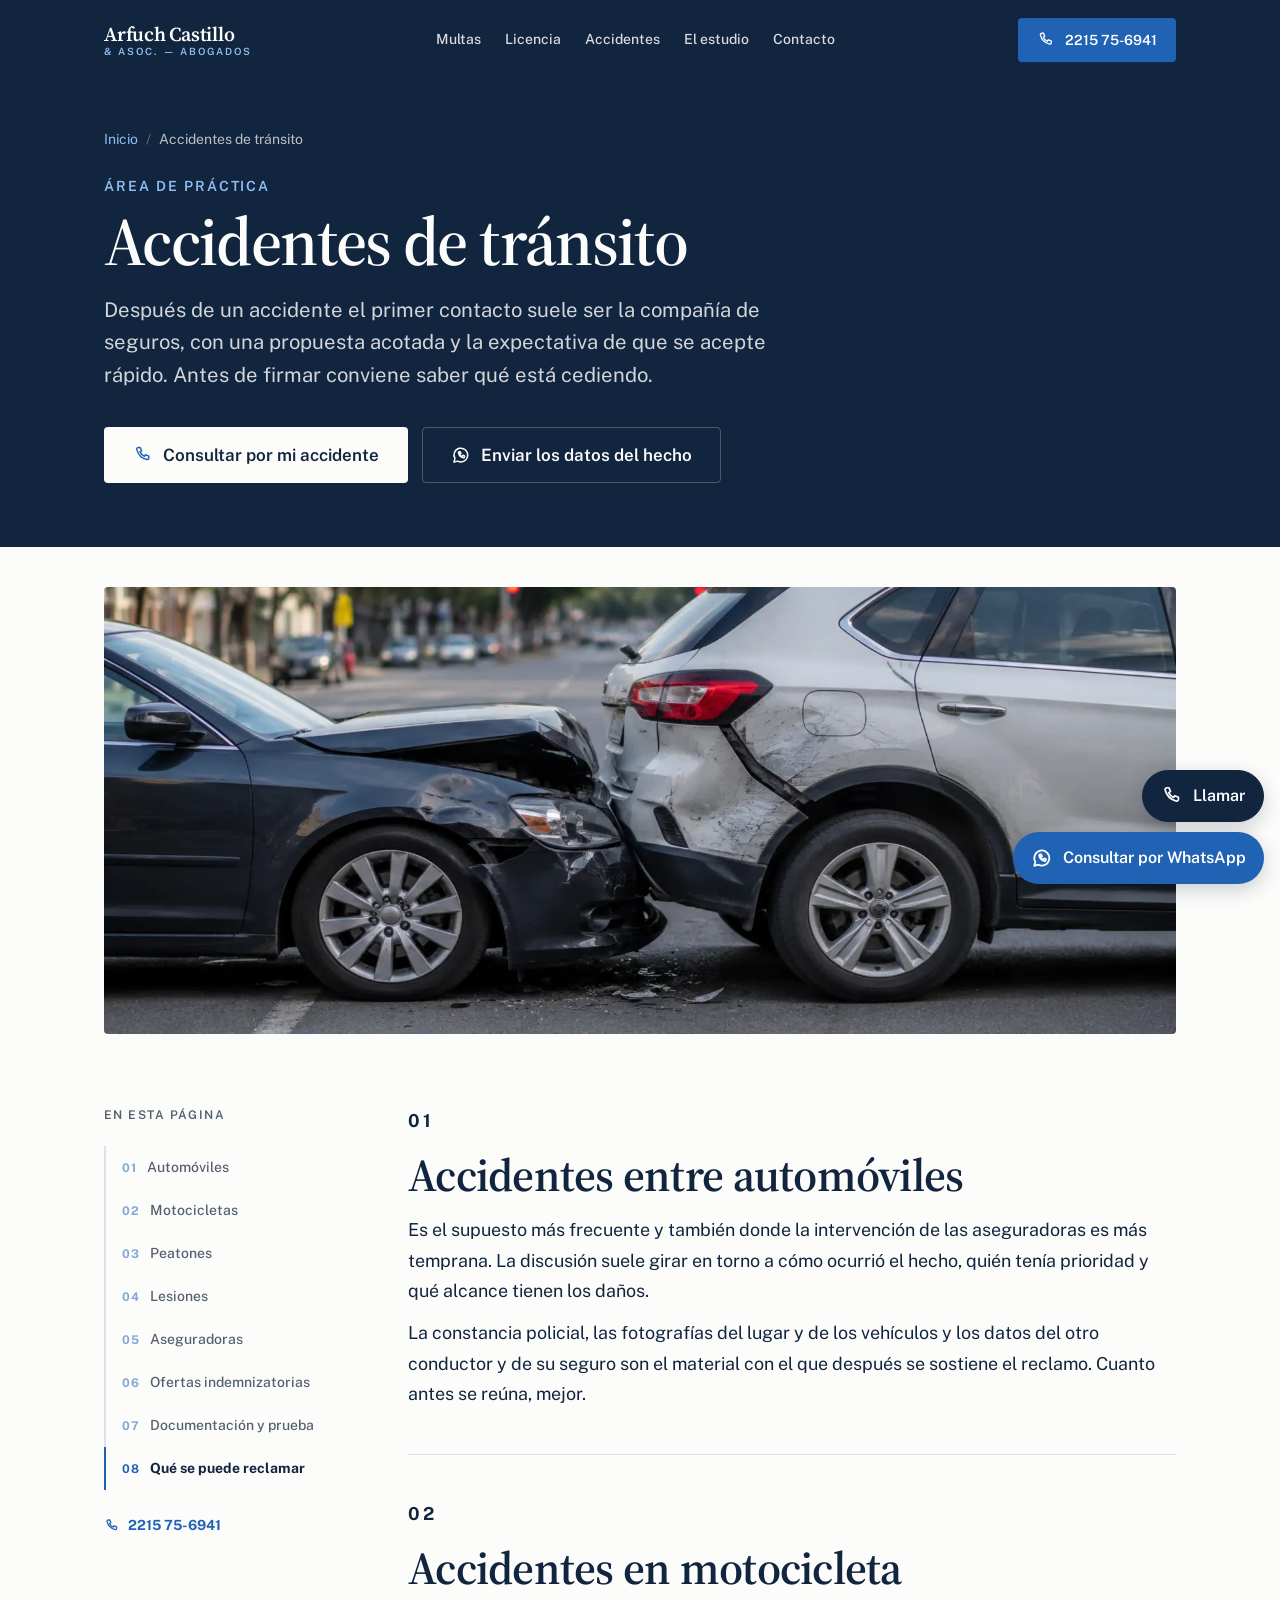
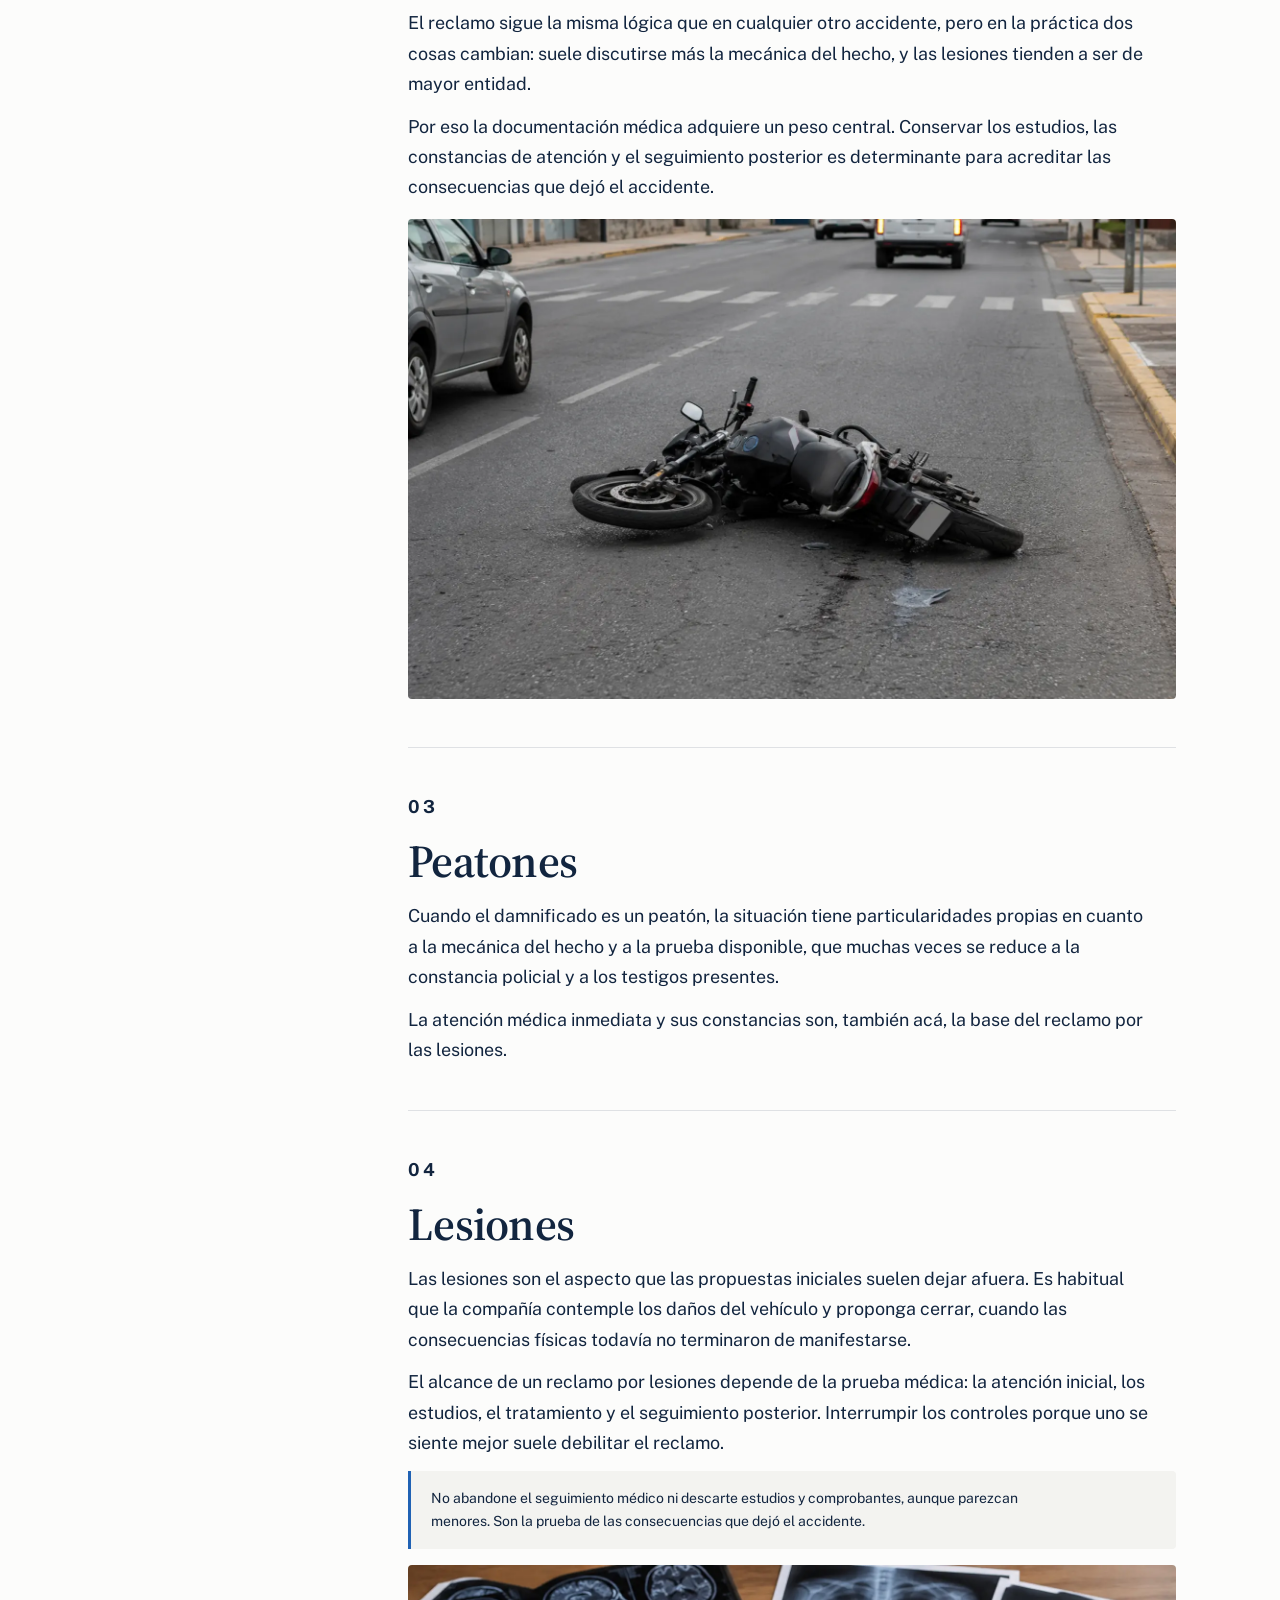
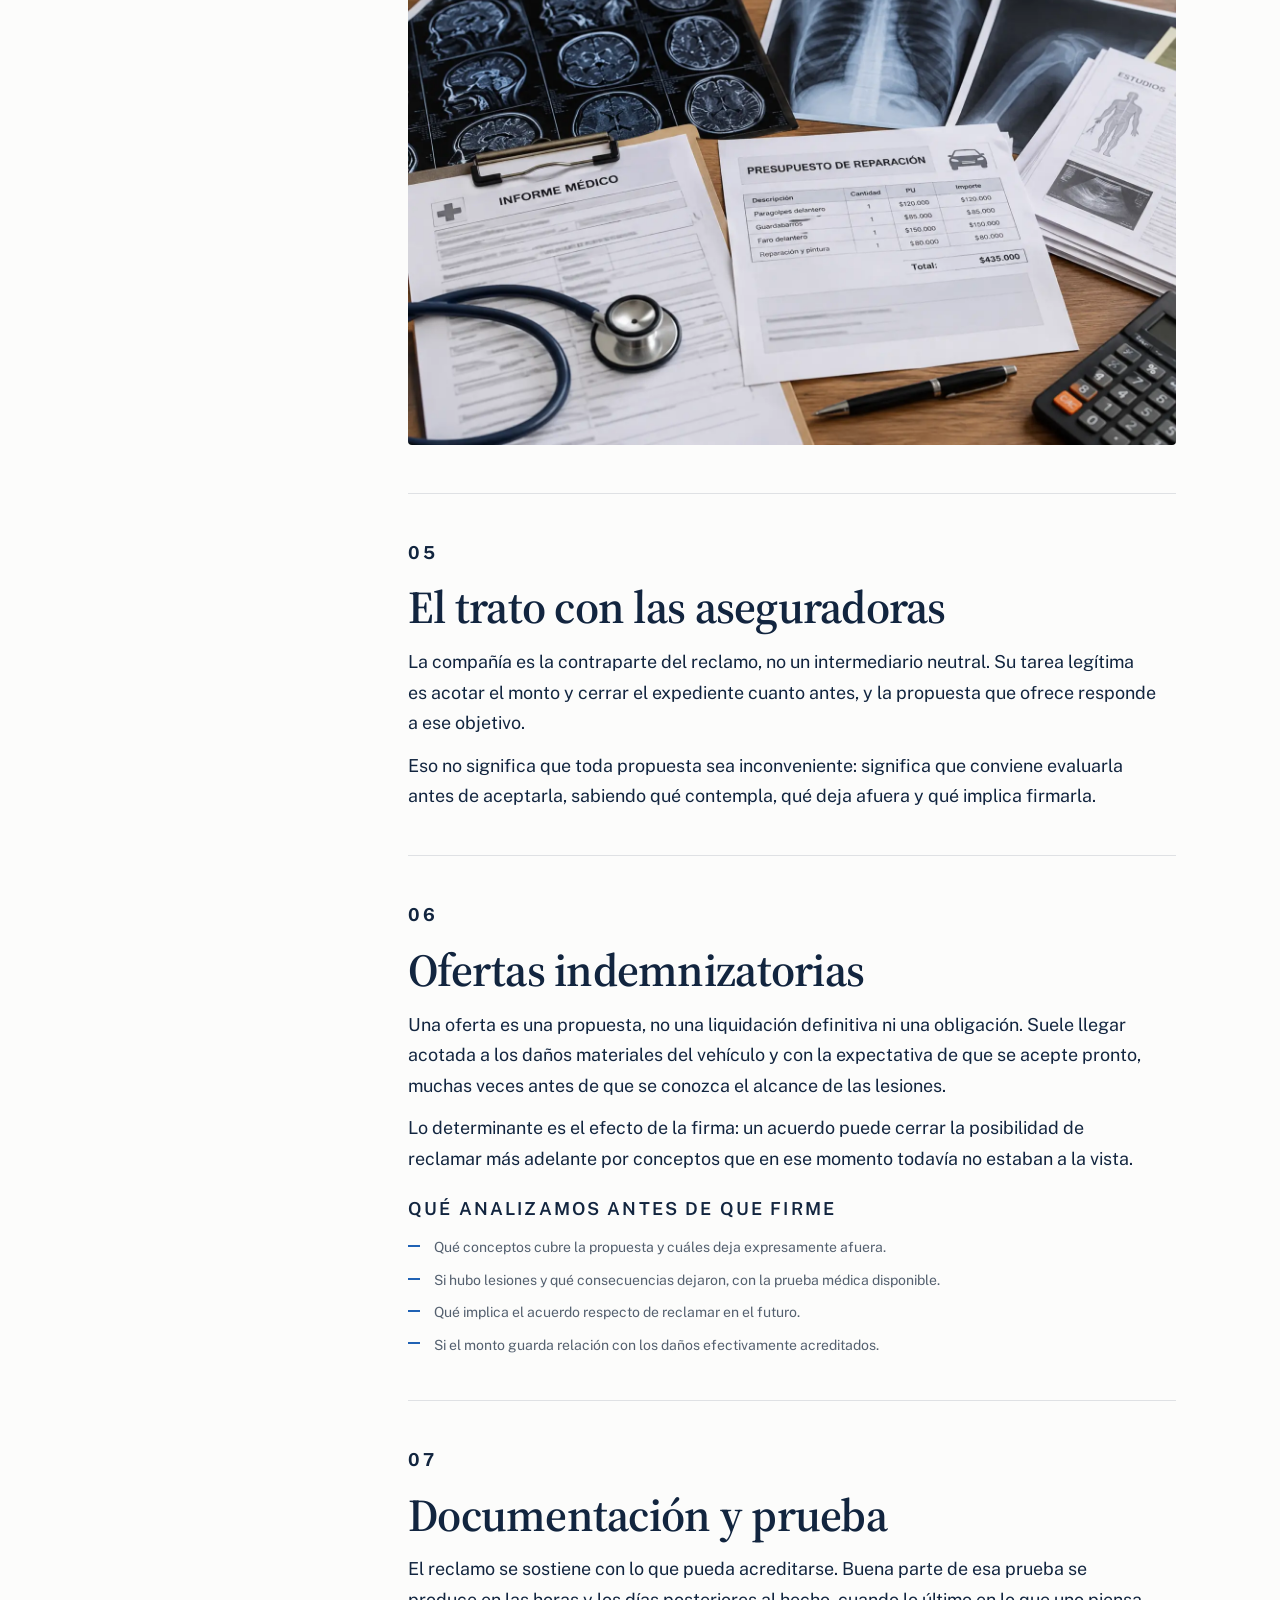
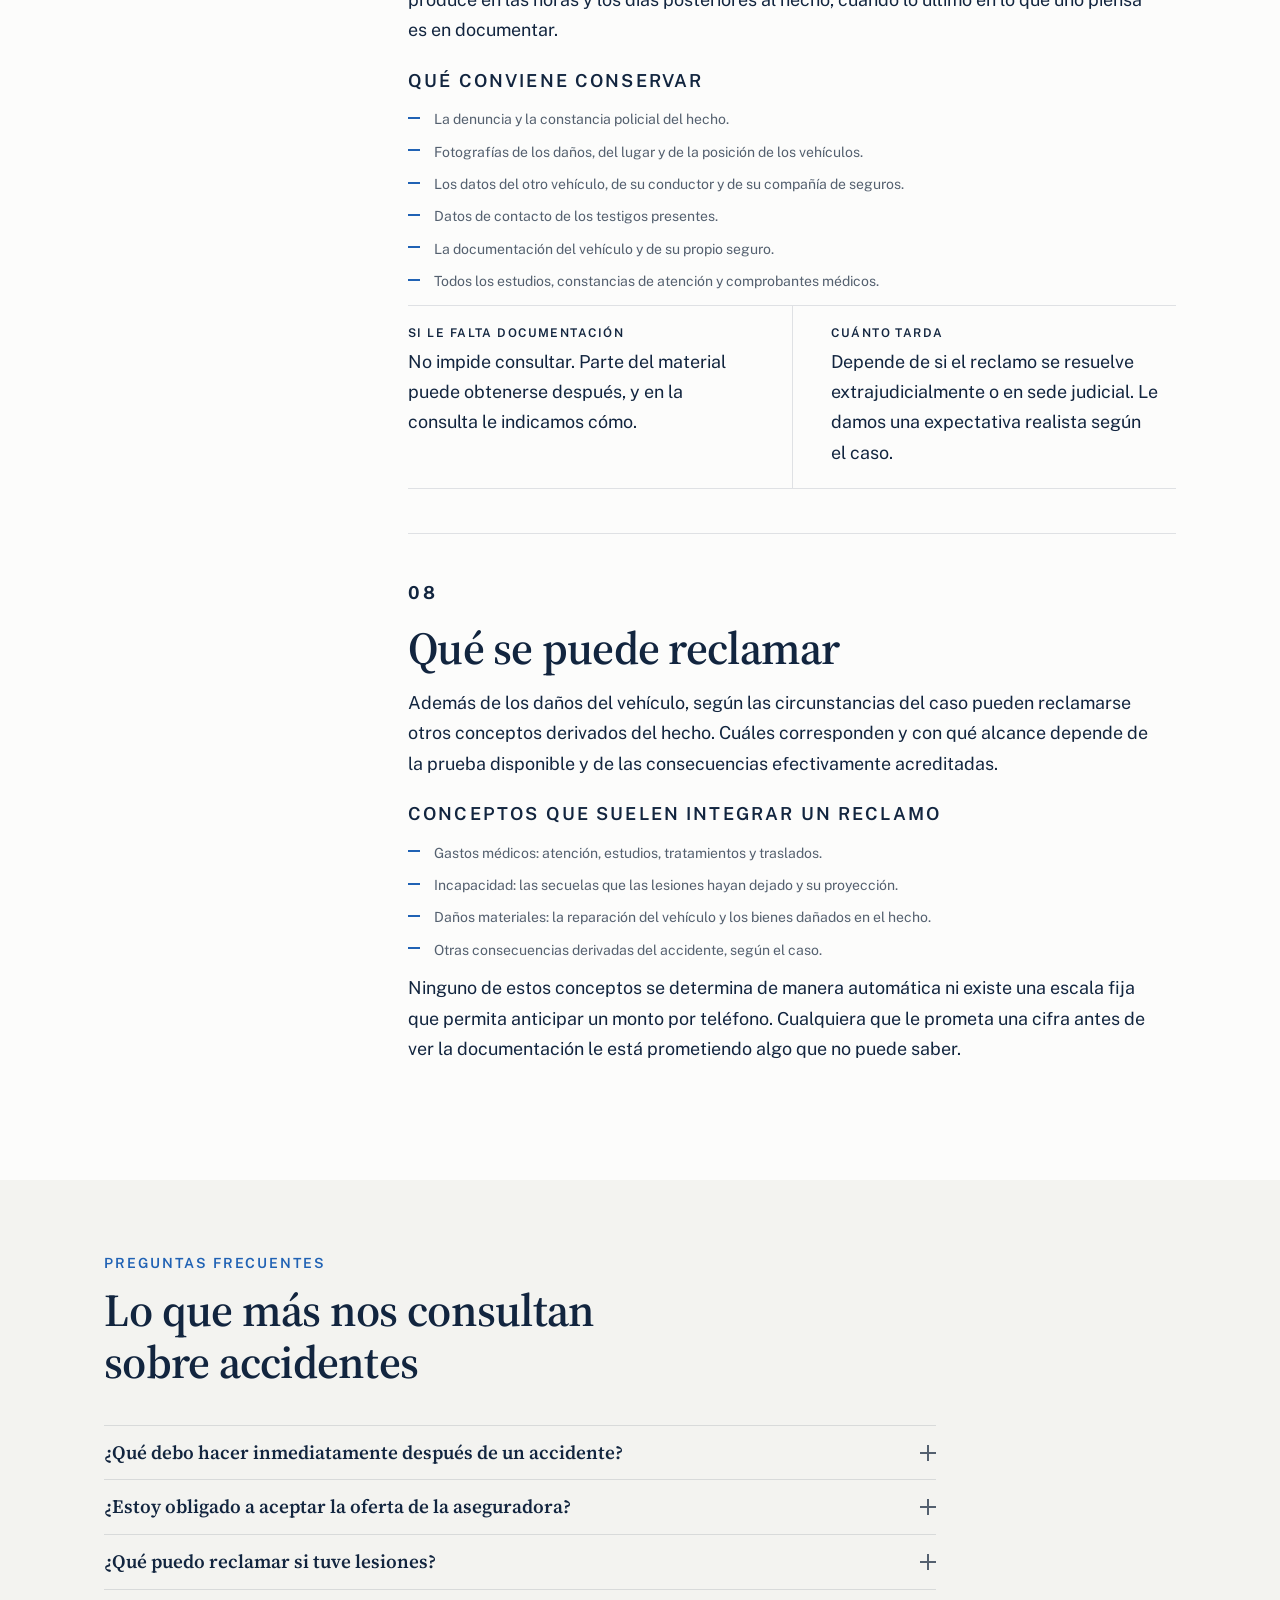
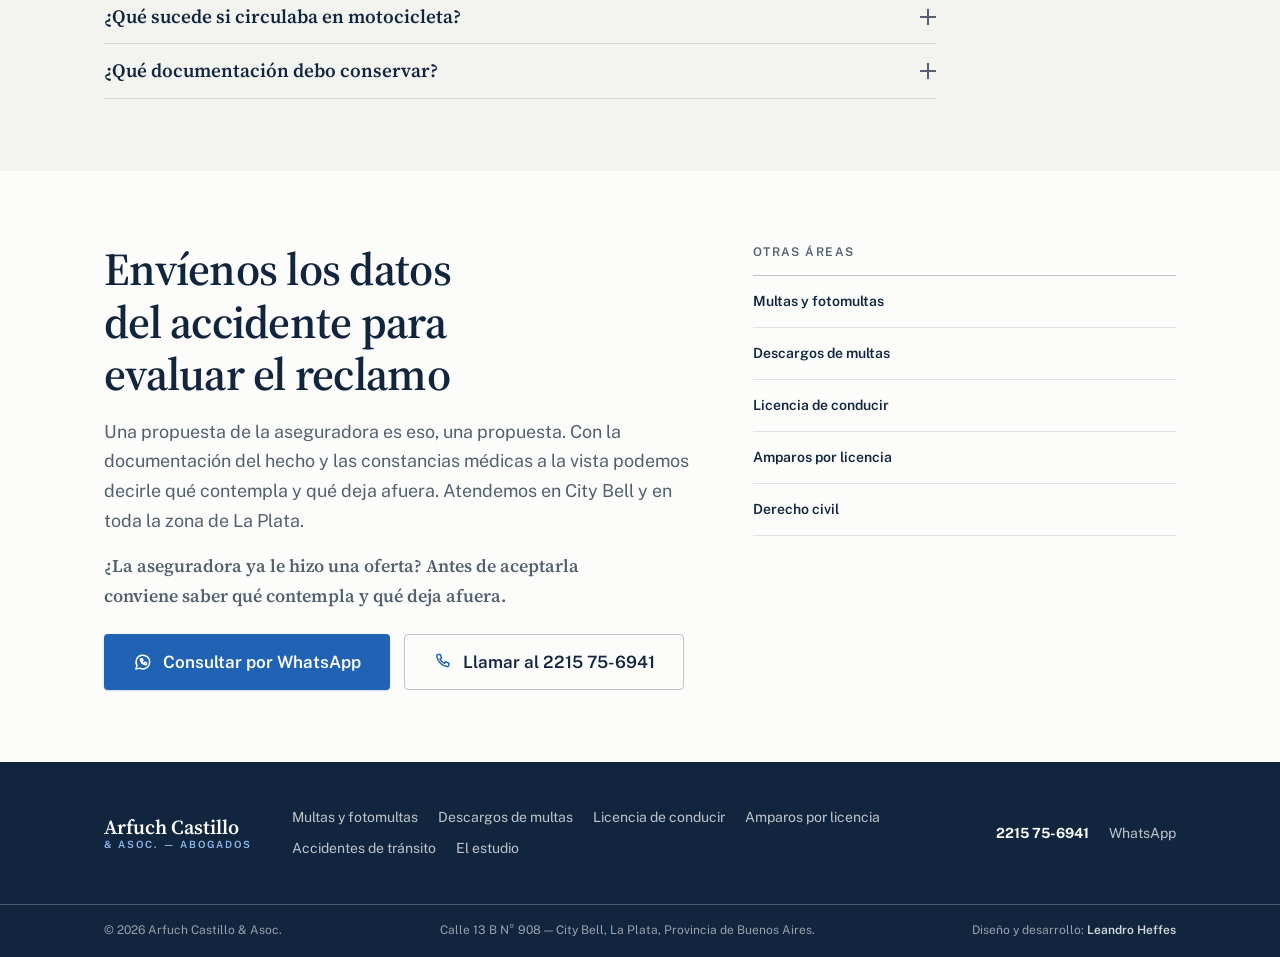
==== abogado-accidentes-transito/index.html @ fa902b68 "se implementaron todas las correcciones pedidas por el estudio jurídico" ====
<!DOCTYPE html>
<html lang="es-AR">
<head>
<meta charset="utf-8">
<meta name="viewport" content="width=device-width, initial-scale=1">

<!-- ═══════════════════════════════════════════════════════════════════════
     ÁREA E · ACCIDENTES DE TRÁNSITO
     Página de servicio. El contenido extenso vive acá, no en la portada:
     la home resume y deriva, así las dos no compiten por la misma búsqueda.

     ⚠ TODO EL TEXTO JURÍDICO DEBE SER VALIDADO POR EL ESTUDIO ANTES DE
       PUBLICAR. Está redactado en términos prudentes ("puede corresponder",
       "debe analizarse", "suele") y sin plazos concretos, porque quien firma
       estas afirmaciones es el abogado, no el desarrollador.

     Trato de USTED en todo el sitio, por pedido del Estudio.
     ═══════════════════════════════════════════════════════════════════ -->

<title>Abogado de accidentes de tránsito en La Plata</title>
<meta name="description" content="Reclamos por accidentes en automóvil, moto y como peatón: lesiones, aseguradoras y ofertas indemnizatorias. Abogados en City Bell, La Plata.">
<meta name="author" content="Arfuch Castillo &amp; Asoc.">
<meta name="robots" content="index, follow">
<link rel="canonical" href="https://arfuchcastillo.com.ar/abogado-accidentes-transito/">

<meta property="og:type" content="article">
<meta property="og:locale" content="es_AR">
<meta property="og:site_name" content="Arfuch Castillo &amp; Asoc.">
<meta property="og:title" content="Abogado de accidentes de tránsito en La Plata">
<meta property="og:description" content="Automóviles, motocicletas y peatones. Lesiones, aseguradoras, ofertas indemnizatorias y prueba del reclamo.">
<meta property="og:url" content="https://arfuchcastillo.com.ar/abogado-accidentes-transito/">
<meta property="og:image" content="https://arfuchcastillo.com.ar/assets/img/og-arfuch-castillo.jpg">
<meta property="og:image:width" content="1200">
<meta property="og:image:height" content="630">
<meta property="og:image:alt" content="Estudio jurídico Arfuch Castillo &amp; Asoc. en City Bell, La Plata.">
<meta name="twitter:card" content="summary_large_image">

<meta name="theme-color" content="#12253F">
<link rel="icon" href="../assets/img/favicon.svg" type="image/svg+xml">

<link rel="preconnect" href="https://fonts.googleapis.com">
<link rel="preconnect" href="https://fonts.gstatic.com" crossorigin>
<link rel="stylesheet" href="https://fonts.googleapis.com/css2?family=Public+Sans:wght@400;500;600;700&amp;family=Source+Serif+4:opsz,wght@8..60,400;8..60,600;8..60,700&amp;display=swap">
<link rel="stylesheet" href="../assets/css/styles.css">

<script type="application/ld+json">
{
  "@context": "https://schema.org",
  "@type": "BreadcrumbList",
  "itemListElement": [
    {
      "@type": "ListItem",
      "position": 1,
      "name": "Inicio",
      "item": "https://arfuchcastillo.com.ar/"
    },
    {
      "@type": "ListItem",
      "position": 2,
      "name": "Accidentes de tránsito",
      "item": "https://arfuchcastillo.com.ar/abogado-accidentes-transito/"
    }
  ]
}
</script>

<!-- El servicio referencia al estudio por su @id: el negocio se declara una
     sola vez, en la home. Acá sólo se dice qué servicio presta esta página y
     en qué jurisdicción. -->
<script type="application/ld+json">
{
  "@context": "https://schema.org",
  "@type": "Service",
  "name": "Accidentes de tránsito",
  "serviceType": "Accidentes de tránsito",
  "url": "https://arfuchcastillo.com.ar/abogado-accidentes-transito/",
  "provider": {
    "@type": "LegalService",
    "@id": "https://arfuchcastillo.com.ar/#estudio",
    "name": "Arfuch Castillo & Asoc.",
    "telephone": "+5492215756941",
    "address": {
      "@type": "PostalAddress",
      "streetAddress": "Calle 13 B N° 908",
      "addressLocality": "City Bell",
      "addressRegion": "Provincia de Buenos Aires",
      "postalCode": "1896",
      "addressCountry": "AR"
    }
  },
  "areaServed": {
    "@type": "AdministrativeArea",
    "name": "La Plata, Provincia de Buenos Aires"
  }
}
</script>

<!-- El schema de preguntas tiene que coincidir palabra por palabra con el
     texto visible: si se edita una respuesta abajo, se edita acá también. -->
<script type="application/ld+json">
{
  "@context": "https://schema.org",
  "@type": "FAQPage",
  "mainEntity": [
    {
      "@type": "Question",
      "name": "¿Qué debo hacer inmediatamente después de un accidente?",
      "acceptedAnswer": {
        "@type": "Answer",
        "text": "En la medida de lo posible, dejar constancia de lo ocurrido: intervención policial, datos del otro vehículo y de su seguro, fotografías de los daños y del lugar, y datos de testigos. Si hubo lesiones, la atención médica y sus constancias son parte central de un eventual reclamo."
      }
    },
    {
      "@type": "Question",
      "name": "¿Estoy obligado a aceptar la oferta de la aseguradora?",
      "acceptedAnswer": {
        "@type": "Answer",
        "text": "No. Una propuesta indemnizatoria es eso, una propuesta, y conviene evaluarla antes de aceptarla: suele contemplar los daños materiales y dejar fuera las lesiones y sus consecuencias. Firmar un acuerdo puede cerrar la posibilidad de reclamar después."
      }
    },
    {
      "@type": "Question",
      "name": "¿Qué puedo reclamar si tuve lesiones?",
      "acceptedAnswer": {
        "@type": "Answer",
        "text": "Además de los daños materiales, según el caso pueden reclamarse los gastos médicos, la incapacidad que las lesiones hayan dejado y otras consecuencias derivadas del hecho. El alcance depende de la prueba médica y de las circunstancias del accidente."
      }
    },
    {
      "@type": "Question",
      "name": "¿Qué sucede si circulaba en motocicleta?",
      "acceptedAnswer": {
        "@type": "Answer",
        "text": "El reclamo sigue la misma lógica, aunque en la práctica suele discutirse más la mecánica del hecho y las lesiones tienden a ser de mayor entidad. Conservar la documentación médica y la constancia policial resulta especialmente importante."
      }
    },
    {
      "@type": "Question",
      "name": "¿Qué documentación debo conservar?",
      "acceptedAnswer": {
        "@type": "Answer",
        "text": "La denuncia y la constancia policial, las fotografías de los daños, los presupuestos de reparación, la documentación del vehículo y del seguro, y todos los estudios y comprobantes médicos si hubo lesiones."
      }
    }
  ]
}
</script>
</head>

<body>

<a class="salto-contenido" href="#contenido">Ir al contenido</a>

<header class="barra" id="barra">
  <div class="barra__interior">

    <a class="marca" href="../" aria-label="Arfuch Castillo y Asociados — inicio">
      <span class="marca__nombre">Arfuch Castillo</span>
      <span class="marca__complemento">&amp; Asoc. — Abogados</span>
    </a>

    <nav class="barra__nav" aria-label="Navegación principal">
      <a href="../multas-fotomultas-provincia-buenos-aires/">Multas</a>
      <a href="../problemas-renovacion-licencia-conducir/">Licencia</a>
      <a href="../abogado-accidentes-transito/" aria-current="page">Accidentes</a>
      <a href="../#estudio">El estudio</a>
      <a href="../#contacto">Contacto</a>
    </nav>

    <div class="barra__acciones">
      <a class="boton boton--principal boton--compacto" href="tel:+5492215756941" data-evento="tel-barra">
        <svg viewBox="0 0 24 24" fill="none" stroke="currentColor" stroke-width="1.75" stroke-linecap="round" stroke-linejoin="round" aria-hidden="true"><path d="M6.5 3h2.2l1.6 4-2 1.3a12.5 12.5 0 0 0 5.4 5.4l1.3-2 4 1.6v2.2a2 2 0 0 1-2.2 2A16.5 16.5 0 0 1 4.5 5.2 2 2 0 0 1 6.5 3z"></path></svg>
        <span class="boton__texto">2215 75-6941</span>
      </a>

      <button class="menu-boton" type="button" aria-label="Abrir menú" aria-expanded="false" aria-controls="menu-movil">
        <span class="menu-boton__lineas" aria-hidden="true"><i></i><i></i><i></i></span>
      </button>
    </div>

  </div>

  <nav class="menu-movil" id="menu-movil" aria-label="Navegación principal (móvil)" hidden>
    <ul class="menu-movil__lista">
      <li><a href="../multas-fotomultas-provincia-buenos-aires/">Multas y fotomultas</a></li>
      <li><a href="../descargo-multas-transito/">Descargos de multas</a></li>
      <li><a href="../problemas-renovacion-licencia-conducir/">Licencia de conducir</a></li>
      <li><a href="../amparo-licencia-conducir/">Amparos por licencia</a></li>
      <li><a href="../abogado-accidentes-transito/" aria-current="page">Accidentes de tránsito</a></li>
      <li><a href="../#caso-civil">Derecho civil</a></li>
      <li><a href="../#estudio">El estudio</a></li>
      <li><a href="../#contacto">Contacto</a></li>
    </ul>
    <div class="menu-movil__pie">
      <a class="boton boton--principal boton--ancho" href="tel:+5492215756941" data-evento="tel-menu">
        <svg viewBox="0 0 24 24" fill="none" stroke="currentColor" stroke-width="1.75" stroke-linecap="round" stroke-linejoin="round" aria-hidden="true"><path d="M6.5 3h2.2l1.6 4-2 1.3a12.5 12.5 0 0 0 5.4 5.4l1.3-2 4 1.6v2.2a2 2 0 0 1-2.2 2A16.5 16.5 0 0 1 4.5 5.2 2 2 0 0 1 6.5 3z"></path></svg>
        Llamar al 2215 75-6941
      </a>
    </div>
  </nav>
</header>

<main id="contenido">

  <!-- ── Cabecera del área ─────────────────────────────────────────────── -->
  <section class="cabecera-area" aria-labelledby="area-titulo">
    <div class="contenedor">

      <nav class="migas" aria-label="Ubicación">
        <ol>
          <li><a href="../">Inicio</a></li>
          <li aria-current="page">Accidentes de tránsito</li>
        </ol>
      </nav>

      <p class="ante-titulo ante-titulo--claro">Área de práctica</p>
      <h1 class="cabecera-area__titulo" id="area-titulo">Accidentes de tránsito</h1>
      <p class="cabecera-area__lead">
        Después de un accidente el primer contacto suele ser la compañía de seguros, con una propuesta acotada y la expectativa de que se acepte rápido. Antes de firmar conviene saber qué está cediendo.
      </p>

      <div class="cabecera-area__acciones">
        <a class="boton boton--claro boton--grande" href="tel:+5492215756941" data-evento="tel-area-accidentes">
          <svg viewBox="0 0 24 24" fill="none" stroke="currentColor" stroke-width="1.75" stroke-linecap="round" stroke-linejoin="round" aria-hidden="true"><path d="M6.5 3h2.2l1.6 4-2 1.3a12.5 12.5 0 0 0 5.4 5.4l1.3-2 4 1.6v2.2a2 2 0 0 1-2.2 2A16.5 16.5 0 0 1 4.5 5.2 2 2 0 0 1 6.5 3z"></path></svg>
          Consultar por mi accidente
        </a>
        <a class="boton boton--contorno-claro boton--grande"
           href="https://wa.me/5492215756941?text=Hola%2C%20quiero%20consultar%20sobre%20un%20accidente%20de%20tr%C3%A1nsito."
           target="_blank" rel="noopener" data-evento="wa-area-accidentes">
          <svg viewBox="0 0 24 24" fill="none" stroke="currentColor" stroke-width="1.75" stroke-linecap="round" stroke-linejoin="round" aria-hidden="true"><path d="M3.5 20.5l1.3-4.2A8.2 8.2 0 1 1 8 19.3l-4.5 1.2z"></path><path d="M9 9.2c.2 1 .7 2 1.5 2.8.8.8 1.8 1.3 2.8 1.5l1-1.2 1.9.9v1.3c0 .5-.5 1-1.1.9a7.6 7.6 0 0 1-6.2-6.2c-.1-.6.4-1.1.9-1.1h1.3l.9 1.9-1 1.2z"></path></svg>
          Enviar los datos del hecho
        </a>
      </div>

    </div>
  </section>

  <!-- ── Imagen del área ──────────────────────────────────────────────── -->
  <section class="figura-area">
    <div class="contenedor">
        <img class="figura-area__foto" src="../assets/img/accidenteImage.webp"
             alt="Dos vehículos tras una colisión en la vía pública" width="1600" height="1000"
             loading="lazy" decoding="async">
    </div>
  </section>

  <!-- ── Cuerpo: riel de contenidos + los temas ────────────────────────── -->
  <section class="casos" aria-label="Temas de accidentes de tránsito">
    <div class="contenedor casos__interior">

      <aside class="riel" aria-label="Contenido de esta página">
        <p class="riel__rotulo">En esta página</p>
        <ol class="riel__lista">
          <li><a href="#automoviles" data-riel="automoviles"><span>01</span> Automóviles</a></li>
          <li><a href="#motocicletas" data-riel="motocicletas"><span>02</span> Motocicletas</a></li>
          <li><a href="#peatones" data-riel="peatones"><span>03</span> Peatones</a></li>
          <li><a href="#lesiones" data-riel="lesiones"><span>04</span> Lesiones</a></li>
          <li><a href="#aseguradoras" data-riel="aseguradoras"><span>05</span> Aseguradoras</a></li>
          <li><a href="#ofertas" data-riel="ofertas"><span>06</span> Ofertas indemnizatorias</a></li>
          <li><a href="#documentacion" data-riel="documentacion"><span>07</span> Documentación y prueba</a></li>
          <li><a href="#reclamo" data-riel="reclamo"><span>08</span> Qué se puede reclamar</a></li>
        </ol>
        <a class="riel__tel" href="tel:+5492215756941" data-evento="tel-riel-accidentes">
          <svg viewBox="0 0 24 24" fill="none" stroke="currentColor" stroke-width="1.9" stroke-linecap="round" stroke-linejoin="round" aria-hidden="true"><path d="M6.5 3h2.2l1.6 4-2 1.3a12.5 12.5 0 0 0 5.4 5.4l1.3-2 4 1.6v2.2a2 2 0 0 1-2.2 2A16.5 16.5 0 0 1 4.5 5.2 2 2 0 0 1 6.5 3z"></path></svg>
          2215 75-6941
        </a>
      </aside>

      <div class="temas">

        <article class="tema" id="automoviles" aria-labelledby="automoviles-titulo">
          <p class="tema__ordinal" aria-hidden="true">01</p>
          <h2 class="tema__titulo" id="automoviles-titulo">Accidentes entre automóviles</h2>
          <p>
            Es el supuesto más frecuente y también donde la intervención de las aseguradoras es más temprana. La discusión suele girar en torno a cómo ocurrió el hecho, quién tenía prioridad y qué alcance tienen los daños.
          </p>
          <p>
            La constancia policial, las fotografías del lugar y de los vehículos y los datos del otro conductor y de su seguro son el material con el que después se sostiene el reclamo. Cuanto antes se reúna, mejor.
          </p>
        </article>

        <article class="tema" id="motocicletas" aria-labelledby="motocicletas-titulo">
          <p class="tema__ordinal" aria-hidden="true">02</p>
          <h2 class="tema__titulo" id="motocicletas-titulo">Accidentes en motocicleta</h2>
          <p>
            El reclamo sigue la misma lógica que en cualquier otro accidente, pero en la práctica dos cosas cambian: suele discutirse más la mecánica del hecho, y las lesiones tienden a ser de mayor entidad.
          </p>
          <p>
            Por eso la documentación médica adquiere un peso central. Conservar los estudios, las constancias de atención y el seguimiento posterior es determinante para acreditar las consecuencias que dejó el accidente.
          </p>
          <img class="tema__foto" src="../assets/img/motoImage.webp"
               alt="Motocicleta caída sobre la calzada tras un siniestro en la vía pública" width="1600" height="1000"
               loading="lazy" decoding="async">
        </article>

        <article class="tema" id="peatones" aria-labelledby="peatones-titulo">
          <p class="tema__ordinal" aria-hidden="true">03</p>
          <h2 class="tema__titulo" id="peatones-titulo">Peatones</h2>
          <p>
            Cuando el damnificado es un peatón, la situación tiene particularidades propias en cuanto a la mecánica del hecho y a la prueba disponible, que muchas veces se reduce a la constancia policial y a los testigos presentes.
          </p>
          <p>
            La atención médica inmediata y sus constancias son, también acá, la base del reclamo por las lesiones.
          </p>
        </article>

        <article class="tema" id="lesiones" aria-labelledby="lesiones-titulo">
          <p class="tema__ordinal" aria-hidden="true">04</p>
          <h2 class="tema__titulo" id="lesiones-titulo">Lesiones</h2>
          <p>
            Las lesiones son el aspecto que las propuestas iniciales suelen dejar afuera. Es habitual que la compañía contemple los daños del vehículo y proponga cerrar, cuando las consecuencias físicas todavía no terminaron de manifestarse.
          </p>
          <p>
            El alcance de un reclamo por lesiones depende de la prueba médica: la atención inicial, los estudios, el tratamiento y el seguimiento posterior. Interrumpir los controles porque uno se siente mejor suele debilitar el reclamo.
          </p>
          <div class="aviso">
            <p>
              No abandone el seguimiento médico ni descarte estudios y comprobantes, aunque parezcan menores. Son la prueba de las consecuencias que dejó el accidente.
            </p>
          </div>
          <img class="tema__foto" src="../assets/img/documentacionImage.webp"
               alt="Estudios médicos y presupuesto de reparación reunidos sobre un escritorio" width="1600" height="1000"
               loading="lazy" decoding="async">
        </article>

        <article class="tema" id="aseguradoras" aria-labelledby="aseguradoras-titulo">
          <p class="tema__ordinal" aria-hidden="true">05</p>
          <h2 class="tema__titulo" id="aseguradoras-titulo">El trato con las aseguradoras</h2>
          <p>
            La compañía es la contraparte del reclamo, no un intermediario neutral. Su tarea legítima es acotar el monto y cerrar el expediente cuanto antes, y la propuesta que ofrece responde a ese objetivo.
          </p>
          <p>
            Eso no significa que toda propuesta sea inconveniente: significa que conviene evaluarla antes de aceptarla, sabiendo qué contempla, qué deja afuera y qué implica firmarla.
          </p>
        </article>

        <article class="tema" id="ofertas" aria-labelledby="ofertas-titulo">
          <p class="tema__ordinal" aria-hidden="true">06</p>
          <h2 class="tema__titulo" id="ofertas-titulo">Ofertas indemnizatorias</h2>
          <p>
            Una oferta es una propuesta, no una liquidación definitiva ni una obligación. Suele llegar acotada a los daños materiales del vehículo y con la expectativa de que se acepte pronto, muchas veces antes de que se conozca el alcance de las lesiones.
          </p>
          <p>
            Lo determinante es el efecto de la firma: un acuerdo puede cerrar la posibilidad de reclamar más adelante por conceptos que en ese momento todavía no estaban a la vista.
          </p>
          <p class="tema__rotulo">Qué analizamos antes de que firme</p>
          <ul class="lista-marcada">
            <li>Qué conceptos cubre la propuesta y cuáles deja expresamente afuera.</li>
            <li>Si hubo lesiones y qué consecuencias dejaron, con la prueba médica disponible.</li>
            <li>Qué implica el acuerdo respecto de reclamar en el futuro.</li>
            <li>Si el monto guarda relación con los daños efectivamente acreditados.</li>
          </ul>
        </article>

        <article class="tema" id="documentacion" aria-labelledby="documentacion-titulo">
          <p class="tema__ordinal" aria-hidden="true">07</p>
          <h2 class="tema__titulo" id="documentacion-titulo">Documentación y prueba</h2>
          <p>
            El reclamo se sostiene con lo que pueda acreditarse. Buena parte de esa prueba se produce en las horas y los días posteriores al hecho, cuando lo último en lo que uno piensa es en documentar.
          </p>
          <p class="tema__rotulo">Qué conviene conservar</p>
          <ul class="lista-marcada">
            <li>La denuncia y la constancia policial del hecho.</li>
            <li>Fotografías de los daños, del lugar y de la posición de los vehículos.</li>
            <li>Los datos del otro vehículo, de su conductor y de su compañía de seguros.</li>
            <li>Datos de contacto de los testigos presentes.</li>
            <li>La documentación del vehículo y de su propio seguro.</li>
            <li>Todos los estudios, constancias de atención y comprobantes médicos.</li>
          </ul>
          <div class="caso__datos">
            <div class="ficha">
              <h3 class="ficha__rotulo">Si le falta documentación</h3>
              <p class="ficha__texto">
                No impide consultar. Parte del material puede obtenerse después, y en la consulta le indicamos cómo.
              </p>
            </div>
            <div class="ficha">
              <h3 class="ficha__rotulo">Cuánto tarda</h3>
              <p class="ficha__texto">
                Depende de si el reclamo se resuelve extrajudicialmente o en sede judicial. Le damos una expectativa realista según el caso.
              </p>
            </div>
          </div>
        </article>

        <article class="tema" id="reclamo" aria-labelledby="reclamo-titulo">
          <p class="tema__ordinal" aria-hidden="true">08</p>
          <h2 class="tema__titulo" id="reclamo-titulo">Qué se puede reclamar</h2>
          <p>
            Además de los daños del vehículo, según las circunstancias del caso pueden reclamarse otros conceptos derivados del hecho. Cuáles corresponden y con qué alcance depende de la prueba disponible y de las consecuencias efectivamente acreditadas.
          </p>
          <p class="tema__rotulo">Conceptos que suelen integrar un reclamo</p>
          <ul class="lista-marcada">
            <li>Gastos médicos: atención, estudios, tratamientos y traslados.</li>
            <li>Incapacidad: las secuelas que las lesiones hayan dejado y su proyección.</li>
            <li>Daños materiales: la reparación del vehículo y los bienes dañados en el hecho.</li>
            <li>Otras consecuencias derivadas del accidente, según el caso.</li>
          </ul>
          <p>
            Ninguno de estos conceptos se determina de manera automática ni existe una escala fija que permita anticipar un monto por teléfono. Cualquiera que le prometa una cifra antes de ver la documentación le está prometiendo algo que no puede saber.
          </p>
        </article>

      </div>
    </div>
  </section>

  <!-- ── Preguntas frecuentes ──────────────────────────────────────────── -->
  <section class="preguntas-area" id="preguntas" aria-labelledby="preguntas-titulo">
    <div class="contenedor">
      <header class="preguntas-area__encabezado">
        <p class="ante-titulo">Preguntas frecuentes</p>
        <h2 id="preguntas-titulo">Lo que más nos consultan sobre accidentes</h2>
      </header>

      <div class="preguntas-area__lista">
        <details class="pregunta" id="faq-debo-hacer-inmediatamente-despues-accidente">
          <summary><span>¿Qué debo hacer inmediatamente después de un accidente?</span><span class="pregunta__signo" aria-hidden="true"></span></summary>
          <div class="pregunta__respuesta"><p>En la medida de lo posible, dejar constancia de lo ocurrido: intervención policial, datos del otro vehículo y de su seguro, fotografías de los daños y del lugar, y datos de testigos. Si hubo lesiones, la atención médica y sus constancias son parte central de un eventual reclamo.</p></div>
        </details>
        <details class="pregunta" id="faq-estoy-obligado-aceptar-oferta-aseguradora">
          <summary><span>¿Estoy obligado a aceptar la oferta de la aseguradora?</span><span class="pregunta__signo" aria-hidden="true"></span></summary>
          <div class="pregunta__respuesta"><p>No. Una propuesta indemnizatoria es eso, una propuesta, y conviene evaluarla antes de aceptarla: suele contemplar los daños materiales y dejar fuera las lesiones y sus consecuencias. Firmar un acuerdo puede cerrar la posibilidad de reclamar después.</p></div>
        </details>
        <details class="pregunta" id="faq-puedo-reclamar-tuve-lesiones">
          <summary><span>¿Qué puedo reclamar si tuve lesiones?</span><span class="pregunta__signo" aria-hidden="true"></span></summary>
          <div class="pregunta__respuesta"><p>Además de los daños materiales, según el caso pueden reclamarse los gastos médicos, la incapacidad que las lesiones hayan dejado y otras consecuencias derivadas del hecho. El alcance depende de la prueba médica y de las circunstancias del accidente.</p></div>
        </details>
        <details class="pregunta" id="faq-sucede-circulaba-motocicleta">
          <summary><span>¿Qué sucede si circulaba en motocicleta?</span><span class="pregunta__signo" aria-hidden="true"></span></summary>
          <div class="pregunta__respuesta"><p>El reclamo sigue la misma lógica, aunque en la práctica suele discutirse más la mecánica del hecho y las lesiones tienden a ser de mayor entidad. Conservar la documentación médica y la constancia policial resulta especialmente importante.</p></div>
        </details>
        <details class="pregunta" id="faq-documentacion-debo-conservar">
          <summary><span>¿Qué documentación debo conservar?</span><span class="pregunta__signo" aria-hidden="true"></span></summary>
          <div class="pregunta__respuesta"><p>La denuncia y la constancia policial, las fotografías de los daños, los presupuestos de reparación, la documentación del vehículo y del seguro, y todos los estudios y comprobantes médicos si hubo lesiones.</p></div>
        </details>
      </div>
    </div>
  </section>

  <!-- ── Cierre + derivación a las otras áreas ─────────────────────────── -->
  <section class="cierre-area" aria-labelledby="cierre-titulo">
    <div class="contenedor cierre-area__interior">

      <div class="cierre-area__llamado">
        <h2 id="cierre-titulo">Envíenos los datos del accidente para evaluar el reclamo</h2>
        <p>
          Una propuesta de la aseguradora es eso, una propuesta. Con la documentación del hecho y las constancias médicas a la vista podemos decirle qué contempla y qué deja afuera. Atendemos en City Bell y en toda la zona de La Plata.
        </p>
        <!-- Cierre por problema (puntos 10 y 11): nombra la situación concreta
             y deriva a WhatsApp, que acá es el botón principal. -->
        <p class="cierre-area__pregunta">¿La aseguradora ya le hizo una oferta? Antes de aceptarla conviene saber qué contempla y qué deja afuera.</p>
        <div class="cierre-area__acciones">
          <a class="boton boton--principal boton--grande"
             href="https://wa.me/5492215756941?text=Hola%2C%20quiero%20consultar%20sobre%20un%20accidente%20de%20tr%C3%A1nsito."
             target="_blank" rel="noopener" data-evento="wa-cierre-accidentes">
            <svg viewBox="0 0 24 24" fill="none" stroke="currentColor" stroke-width="1.75" stroke-linecap="round" stroke-linejoin="round" aria-hidden="true"><path d="M3.5 20.5l1.3-4.2A8.2 8.2 0 1 1 8 19.3l-4.5 1.2z"></path><path d="M9 9.2c.2 1 .7 2 1.5 2.8.8.8 1.8 1.3 2.8 1.5l1-1.2 1.9.9v1.3c0 .5-.5 1-1.1.9a7.6 7.6 0 0 1-6.2-6.2c-.1-.6.4-1.1.9-1.1h1.3l.9 1.9-1 1.2z"></path></svg>
            Consultar por WhatsApp
          </a>
          <a class="boton boton--secundario boton--grande" href="tel:+5492215756941" data-evento="tel-cierre-accidentes">
            <svg viewBox="0 0 24 24" fill="none" stroke="currentColor" stroke-width="1.75" stroke-linecap="round" stroke-linejoin="round" aria-hidden="true"><path d="M6.5 3h2.2l1.6 4-2 1.3a12.5 12.5 0 0 0 5.4 5.4l1.3-2 4 1.6v2.2a2 2 0 0 1-2.2 2A16.5 16.5 0 0 1 4.5 5.2 2 2 0 0 1 6.5 3z"></path></svg>
            Llamar al 2215 75-6941
          </a>
        </div>
      </div>

      <nav class="cierre-area__otras" aria-label="Otras áreas">
        <p class="cierre-area__rotulo">Otras áreas</p>
        <ul>
          <li><a href="../multas-fotomultas-provincia-buenos-aires/">Multas y fotomultas</a></li>
          <li><a href="../descargo-multas-transito/">Descargos de multas</a></li>
          <li><a href="../problemas-renovacion-licencia-conducir/">Licencia de conducir</a></li>
          <li><a href="../amparo-licencia-conducir/">Amparos por licencia</a></li>
          <li><a href="../#caso-civil">Derecho civil</a></li>
        </ul>
      </nav>

    </div>
  </section>

</main>

<footer class="pie">
  <div class="contenedor pie__interior">
    <div class="pie__marca">
      <p class="pie__nombre">Arfuch Castillo</p>
      <p class="pie__complemento">&amp; Asoc. — Abogados</p>
    </div>

    <nav class="pie__enlaces" aria-label="Áreas de práctica">
      <a href="../multas-fotomultas-provincia-buenos-aires/">Multas y fotomultas</a>
      <a href="../descargo-multas-transito/">Descargos de multas</a>
      <a href="../problemas-renovacion-licencia-conducir/">Licencia de conducir</a>
      <a href="../amparo-licencia-conducir/">Amparos por licencia</a>
      <a href="../abogado-accidentes-transito/">Accidentes de tránsito</a>
      <a href="../#estudio">El estudio</a>
    </nav>

    <div class="pie__contacto">
      <a class="pie__tel" href="tel:+5492215756941" data-evento="tel-pie">2215 75-6941</a>
      <a href="https://wa.me/5492215756941?text=Hola%2C%20quiero%20consultar%20sobre..."
         target="_blank" rel="noopener" data-evento="wa-pie">WhatsApp</a>
    </div>
  </div>

  <div class="pie__base">
    <div class="contenedor pie__base-interior">
      <!-- El año queda escrito acá como respaldo: si el JS no corre se ve
           igual y nunca queda vacío. main.js lo actualiza al año en curso. -->
      <p>© <span data-anio>2026</span> Arfuch Castillo &amp; Asoc.</p>
      <address>Calle 13 B N° 908 — City Bell, La Plata, Provincia de Buenos Aires.</address>
      <p class="pie__credito">
        Diseño y desarrollo:
        <a href="https://leandroheffes.com" target="_blank" rel="noopener">Leandro Heffes</a>
      </p>
    </div>
  </div>
</footer>

<!-- ══════════════════════════════════════════════════════════════════════
     CONTACTO PERMANENTE (punto 10 del informe)
     WhatsApp visible desde el primer momento, no después de hacer scroll.
     En móvil es una barra inferior fija; en escritorio, botones flotantes.
     ══════════════════════════════════════════════════════════════════ -->
<div class="contacto-fijo" aria-label="Contacto rápido">
  <a class="contacto-fijo__wa"
     href="https://wa.me/5492215756941?text=Hola%2C%20quiero%20consultar%20sobre%20un%20accidente%20de%20tr%C3%A1nsito."
     target="_blank" rel="noopener" data-evento="wa-barra-fija">
    <svg viewBox="0 0 24 24" fill="none" stroke="currentColor" stroke-width="1.9" stroke-linecap="round" stroke-linejoin="round" aria-hidden="true"><path d="M3.5 20.5l1.3-4.2A8.2 8.2 0 1 1 8 19.3l-4.5 1.2z"></path><path d="M9 9.2c.2 1 .7 2 1.5 2.8.8.8 1.8 1.3 2.8 1.5l1-1.2 1.9.9v1.3c0 .5-.5 1-1.1.9a7.6 7.6 0 0 1-6.2-6.2c-.1-.6.4-1.1.9-1.1h1.3l.9 1.9-1 1.2z"></path></svg>
    <span>Consultar por WhatsApp</span>
  </a>

  <a class="contacto-fijo__tel" href="tel:+5492215756941" data-evento="tel-barra-fija"
     aria-label="Llamar al estudio: 2215 75-6941">
    <svg viewBox="0 0 24 24" fill="none" stroke="currentColor" stroke-width="1.9" stroke-linecap="round" stroke-linejoin="round" aria-hidden="true"><path d="M6.5 3h2.2l1.6 4-2 1.3a12.5 12.5 0 0 0 5.4 5.4l1.3-2 4 1.6v2.2a2 2 0 0 1-2.2 2A16.5 16.5 0 0 1 4.5 5.2 2 2 0 0 1 6.5 3z"></path></svg>
    <span class="contacto-fijo__etiqueta">Llamar</span>
  </a>
</div>

<script src="../assets/js/main.js" defer></script>

</body>
</html>
---- assets/css/styles.css ----
/* ═══════════════════════════════════════════════════════════════════════════
   ARFUCH CASTILLO & ASOC. — Hoja de estilos

   El sitio se organiza POR CASO, no por secciones de marketing: portada,
   índice de casos y cuatro bloques autocontenidos con un panel lateral fijo
   que marca en cuál está el visitante.

   Paleta: navy de tinta + acento azul marino. Sin verde.
   ─────────────────────────────────────────────────────────────────────────
   ÍNDICE
    1. Tokens de diseño
    2. Reset y base
    3. Tipografía
    4. Primitivas de layout
    5. Botones
    6. Barra superior y menú móvil
    7. Portada
    8. Índice de casos
    9. Casos (riel fijo + bloques)
   10. Errores que conviene evitar
   11. El estudio
   12. Lo que te vamos a preguntar
   13. Contacto
   14. Pie
   15. Botones flotantes
   16. Páginas de área
   17. Animaciones y accesibilidad de movimiento
   ═══════════════════════════════════════════════════════════════════════════ */


/* ═══ 1. TOKENS DE DISEÑO ═══════════════════════════════════════════════ */

:root {
  /* — Color — */
  --fondo:            #FCFCFB;
  --fondo-2:          #F3F3F0;
  --fondo-3:          #E9E9E4;

  --tinta:            #12253F;   /* texto principal · 15.02:1 */
  --tinta-profunda:   #0A1729;
  --tinta-suave:      #54606F;   /* texto secundario · 6.24:1 */

  /* Acento azul marino. Se eligió #2062B4 y no un azul más profundo porque
     contra el navy del texto (#12253F) los tonos oscuros quedaban en 1.6:1 y
     no se leían como acento. Este da 2.55:1 de distinción y cumple AA como
     texto (5.90:1) y con blanco encima (6.06:1). */
  --acento:           #2062B4;
  --acento-oscuro:    #1A4F92;   /* hover de rellenos · blanco 8.15:1 */
  --acento-claro:     #8FBEF2;   /* sólo sobre tinta · 9.26:1 */

  --linea:            rgba(18, 37, 63, .12);
  --linea-fuerte:     rgba(18, 37, 63, .26);
  --linea-clara:      rgba(252, 252, 251, .24);

  /* — Tipografía — */
  --serif: "Source Serif 4", Georgia, "Times New Roman", serif;
  --sans:  "Public Sans", system-ui, -apple-system, "Segoe UI", sans-serif;

  --t-micro:  0.75rem;
  --t-menor:  0.875rem;
  --t-base:   1rem;
  --t-cuerpo: clamp(1rem, 0.96rem + 0.2vw, 1.125rem);
  --t-lead:   clamp(1.0625rem, 0.99rem + 0.35vw, 1.3125rem);
  --t-h4:     clamp(1.0625rem, 1rem + 0.3vw, 1.1875rem);
  --t-h3:     clamp(1.125rem, 1.06rem + 0.35vw, 1.3125rem);
  --t-h2:     clamp(1.875rem, 1.5rem + 1.7vw, 2.875rem);
  --t-h1:     clamp(2.375rem, 1.5rem + 3.6vw, 4.25rem);

  /* — Espaciado (base 8px) — */
  --e-1: 0.5rem;
  --e-2: 1rem;
  --e-3: 1.5rem;
  --e-4: 2rem;
  --e-5: 3rem;
  --e-6: 4rem;
  --e-7: 6rem;

  /* — Layout — */
  --ancho-max:      74rem;
  --margen-lateral: clamp(1.25rem, 5vw, 3.5rem);
  --alto-barra:     4.25rem;
  --radio:          4px;

  --transicion: 200ms cubic-bezier(.2, .7, .3, 1);

  --z-flotantes: 40;
  --z-menu:      45;
  --z-barra:     50;
  --z-salto:     100;
}

@media (min-width: 64rem) {
  :root { --alto-barra: 5rem; }
}


/* ═══ 2. RESET Y BASE ═══════════════════════════════════════════════════ */

*, *::before, *::after { box-sizing: border-box; }
* { margin: 0; }

html {
  -webkit-text-size-adjust: 100%;
  scroll-behavior: smooth;
}

body {
  min-height: 100svh;
  background-color: var(--fondo);
  color: var(--tinta);
  font-family: var(--sans);
  font-size: var(--t-cuerpo);
  line-height: 1.65;
  font-synthesis-weight: none;
  -webkit-font-smoothing: antialiased;
  text-rendering: optimizeLegibility;
  overflow-x: hidden;
}

img, svg, picture, video { display: block; max-width: 100%; }
img { height: auto; }

button, input, textarea, select { font: inherit; color: inherit; }
button { background: none; border: 0; cursor: pointer; }

a { color: inherit; }
ul, ol { list-style: none; padding: 0; }

:focus-visible {
  outline: 3px solid var(--acento);
  outline-offset: 3px;
  border-radius: 2px;
}

::selection { background: rgba(32, 98, 180, .18); color: var(--tinta); }

.salto-contenido {
  position: absolute;
  top: var(--e-1);
  left: var(--e-1);
  z-index: var(--z-salto);
  padding: .75rem 1.25rem;
  border-radius: var(--radio);
  background: var(--tinta);
  color: var(--fondo);
  font-size: var(--t-menor);
  font-weight: 600;
  text-decoration: none;
  transform: translateY(-150%);
  transition: transform var(--transicion);
}
.salto-contenido:focus-visible { transform: translateY(0); }


/* ═══ 3. TIPOGRAFÍA ═════════════════════════════════════════════════════ */

h1, h2, h3, h4 {
  font-family: var(--serif);
  font-weight: 600;
  line-height: 1.15;
  letter-spacing: -0.016em;
  text-wrap: balance;
}

h1 { font-size: var(--t-h1); line-height: 1.05; letter-spacing: -0.024em; }
h2 { font-size: var(--t-h2); }
h3 { font-size: var(--t-h3); line-height: 1.25; }
h4 { font-size: var(--t-h4); line-height: 1.3; }

p { text-wrap: pretty; }

/* Único acento tipográfico: un filete azul bajo la frase clave. */
.destacado {
  position: relative;
  display: inline-block;
  color: var(--acento);
}
.destacado::after {
  content: "";
  position: absolute;
  left: 0; bottom: .04em;
  width: 100%; height: 2px;
  background: currentColor;
  transform: scaleX(0);
  transform-origin: left;
  animation: trazar 800ms cubic-bezier(.2, .7, .3, 1) 500ms forwards;
}
@keyframes trazar { to { transform: scaleX(1); } }

.ante-titulo {
  font-size: var(--t-menor);
  font-weight: 600;
  letter-spacing: .14em;
  text-transform: uppercase;
  color: var(--acento);
}
.ante-titulo--claro { color: var(--acento-claro); }

/* Lista con guion azul: la viñeta del sitio */
.lista-marcada { display: grid; gap: .625rem; }
.lista-marcada li {
  position: relative;
  padding-left: 1.625rem;
  font-size: var(--t-menor);
  line-height: 1.6;
  color: var(--tinta-suave);
  text-wrap: pretty;
}
.lista-marcada li::before {
  content: "";
  position: absolute;
  left: 0;
  top: .62em;
  width: .75rem;
  height: 2px;
  background: var(--acento);
}

.enlace-tel {
  font-weight: 700;
  color: var(--tinta);
  text-decoration: underline;
  text-underline-offset: 4px;
  text-decoration-thickness: 1.5px;
  text-decoration-color: var(--acento);
  transition: color var(--transicion);
}
.enlace-tel:hover { color: var(--acento); }


/* ═══ 4. PRIMITIVAS DE LAYOUT ═══════════════════════════════════════════ */

.contenedor {
  width: 100%;
  max-width: var(--ancho-max);
  margin-inline: auto;
  padding-inline: var(--margen-lateral);
}


/* ═══ 5. BOTONES ════════════════════════════════════════════════════════ */

.boton {
  display: inline-flex;
  align-items: center;
  justify-content: center;
  gap: .625rem;
  min-height: 3.25rem;
  padding: .8125rem 1.5rem;
  border: 1.5px solid transparent;
  border-radius: var(--radio);
  font-family: var(--sans);
  font-size: var(--t-base);
  font-weight: 600;
  line-height: 1.3;
  text-decoration: none;
  cursor: pointer;
  transition: background-color var(--transicion),
              border-color var(--transicion),
              color var(--transicion),
              box-shadow var(--transicion);
}
.boton svg { flex: none; width: 1.25rem; height: 1.25rem; }
.boton--ancho  { width: 100%; }
.boton--grande { min-height: 3.5rem; padding: .875rem 1.75rem; font-size: 1.0625rem; }

.boton--principal {
  background: var(--acento);
  color: #fff;
  box-shadow: 0 1px 2px rgba(26, 79, 146, .20);
}
.boton--principal:hover {
  background: var(--acento-oscuro);
  box-shadow: 0 6px 18px rgba(26, 79, 146, .26);
}

.boton--secundario {
  background: transparent;
  color: var(--tinta);
  border-color: var(--linea-fuerte);
}
.boton--secundario:hover { border-color: var(--tinta); background: rgba(18, 37, 63, .04); }
.boton--secundario svg { color: var(--acento); }

/* Sobre foto o fondo oscuro */
.boton--claro {
  background: var(--fondo);
  color: var(--tinta);
}
.boton--claro:hover { background: #fff; }
.boton--claro svg { color: var(--acento); }

.boton--contorno-claro {
  background: transparent;
  color: var(--fondo);
  border-color: var(--linea-clara);
}
.boton--contorno-claro:hover { background: rgba(252, 252, 251, .12); border-color: var(--fondo); }
.boton--contorno-claro:focus-visible { outline-color: var(--acento-claro); }

.boton--compacto {
  min-height: 2.75rem;
  padding: .5rem 1.125rem;
  font-size: var(--t-menor);
}
.boton--compacto svg { width: 1.125rem; height: 1.125rem; }


/* ═══ 6. BARRA SUPERIOR ═════════════════════════════════════════════════
   Arranca transparente sobre la foto de portada y se vuelve sólida cuando
   el visitante se desplaza.
   ═══════════════════════════════════════════════════════════════════════ */

.barra {
  position: fixed;
  top: 0; left: 0; right: 0;
  z-index: var(--z-barra);
  border-bottom: 1px solid transparent;
  transition: background-color var(--transicion), border-color var(--transicion);
}
.barra[data-desplazada="true"] {
  background: rgba(252, 252, 251, .95);
  backdrop-filter: saturate(150%) blur(14px);
  -webkit-backdrop-filter: saturate(150%) blur(14px);
  border-bottom-color: var(--linea);
}

.barra__interior {
  display: flex;
  align-items: center;
  justify-content: space-between;
  gap: var(--e-2);
  width: 100%;
  max-width: var(--ancho-max);
  min-height: var(--alto-barra);
  margin-inline: auto;
  padding-inline: var(--margen-lateral);
}

.marca { display: flex; flex-direction: column; gap: .0625rem; flex: none; text-decoration: none; line-height: 1.05; }
.marca__nombre {
  font-family: var(--serif);
  font-size: clamp(1.0625rem, 1rem + 0.3vw, 1.25rem);
  font-weight: 600;
  letter-spacing: -0.012em;
  color: var(--fondo);
  transition: color var(--transicion);
}
.marca__complemento {
  font-size: .625rem;
  font-weight: 600;
  letter-spacing: .2em;
  text-transform: uppercase;
  color: var(--acento-claro);
  transition: color var(--transicion);
}
.barra[data-desplazada="true"] .marca__nombre { color: var(--tinta); }
.barra[data-desplazada="true"] .marca__complemento { color: var(--tinta-suave); }

.barra__nav { display: none; }

@media (min-width: 68rem) {
  .barra__nav { display: flex; align-items: center; gap: 1.5rem; font-size: var(--t-menor); font-weight: 500; }
  .barra__nav a {
    position: relative;
    padding-block: .25rem;
    text-decoration: none;
    color: rgba(252, 252, 251, .85);
    transition: color var(--transicion);
  }
  .barra__nav a::after {
    content: "";
    position: absolute;
    left: 0; bottom: 0;
    width: 100%; height: 1.5px;
    background: currentColor;
    transform: scaleX(0);
    transform-origin: left;
    transition: transform var(--transicion);
  }
  .barra__nav a:hover::after { transform: scaleX(1); }
  .barra[data-desplazada="true"] .barra__nav a { color: var(--tinta-suave); }
  .barra[data-desplazada="true"] .barra__nav a:hover { color: var(--acento); }
}

.barra__acciones { display: flex; align-items: center; gap: .5rem; flex: none; }

@media (max-width: 34rem) {
  .barra__acciones .boton--compacto { padding: .625rem; min-width: 2.75rem; }
  .barra__acciones .boton--compacto .boton__texto { display: none; }
}

.menu-boton {
  display: grid;
  place-items: center;
  width: 2.75rem; height: 2.75rem;
  border: 1.5px solid var(--linea-clara);
  border-radius: var(--radio);
  transition: background-color var(--transicion), border-color var(--transicion);
}
.barra[data-desplazada="true"] .menu-boton { border-color: var(--linea-fuerte); }
.menu-boton__lineas { display: grid; gap: 4px; width: 1.125rem; }
.menu-boton__lineas i {
  display: block;
  height: 1.5px;
  background: var(--fondo);
  transition: transform var(--transicion), opacity var(--transicion), background-color var(--transicion);
}
.barra[data-desplazada="true"] .menu-boton__lineas i { background: var(--tinta); }
.menu-boton[aria-expanded="true"] .menu-boton__lineas i:nth-child(1) { transform: translateY(5.5px) rotate(45deg); }
.menu-boton[aria-expanded="true"] .menu-boton__lineas i:nth-child(2) { opacity: 0; }
.menu-boton[aria-expanded="true"] .menu-boton__lineas i:nth-child(3) { transform: translateY(-5.5px) rotate(-45deg); }

@media (min-width: 68rem) { .menu-boton { display: none; } }

.menu-movil {
  position: absolute;
  top: 100%; left: 0; right: 0;
  z-index: var(--z-menu);
  max-height: calc(100svh - var(--alto-barra));
  overflow-y: auto;
  padding: var(--e-2) var(--margen-lateral) var(--e-4);
  background: var(--fondo);
  border-bottom: 1px solid var(--linea-fuerte);
  box-shadow: 0 16px 32px rgba(10, 23, 41, .08);
}
.menu-movil[hidden] { display: none; }
.menu-movil__lista a {
  display: block;
  padding: .875rem 0;
  border-bottom: 1px solid var(--linea);
  font-family: var(--serif);
  font-size: 1.125rem;
  font-weight: 600;
  color: var(--tinta);
  text-decoration: none;
  transition: color var(--transicion), padding-left var(--transicion);
}
.menu-movil__lista a:hover { color: var(--acento); padding-left: .375rem; }
.menu-movil__pie { margin-top: var(--e-3); }


/* ═══ 7. PORTADA ════════════════════════════════════════════════════════
   Foto a sangre con velo de tinta y el titular anclado abajo a la
   izquierda. Ni composición centrada ni split de texto e imagen.
   ═══════════════════════════════════════════════════════════════════════ */

.portada {
  position: relative;
  display: flex;
  align-items: flex-end;
  min-height: min(42rem, 100svh);
  padding-top: calc(var(--alto-barra) + var(--e-5));
  padding-bottom: clamp(2.5rem, 6vw, 5rem);
  overflow: hidden;
  background-color: var(--tinta-profunda);
}

.portada__foto {
  position: absolute;
  inset: 0;
  width: 100%;
  height: 100%;
  object-fit: cover;
}

/* Velo: sin esto el texto blanco no tiene contraste garantizado sobre una
   foto cualquiera. Más denso abajo, que es donde se apoya el titular. */
.portada::after {
  content: "";
  position: absolute;
  inset: 0;
  background:
    linear-gradient(180deg, rgba(10, 23, 41, .78) 0%, rgba(10, 23, 41, .42) 38%, rgba(10, 23, 41, .88) 100%),
    linear-gradient(90deg, rgba(10, 23, 41, .55) 0%, transparent 65%);
}

.portada__contenido {
  position: relative;
  z-index: 1;
  display: grid;
  gap: var(--e-2);
  max-width: min(var(--ancho-max), 100%);
}

.portada__titulo {
  max-width: 15ch;
  margin-top: .25rem;
  color: var(--fondo);
}
.portada__titulo .destacado { color: var(--acento-claro); }

.portada__bajada {
  max-width: 46ch;
  font-size: var(--t-lead);
  line-height: 1.55;
  color: rgba(252, 252, 251, .86);
}

.portada__acciones {
  display: flex;
  flex-wrap: wrap;
  gap: .875rem;
  margin-top: var(--e-2);
}
.portada__acciones .boton { flex: 1 1 15rem; max-width: 22rem; }
@media (min-width: 34rem) { .portada__acciones .boton { flex: 0 1 auto; } }


/* ═══ 8. ÍNDICE DE CASOS ════════════════════════════════════════════════
   La navegación real del sitio: el visitante elige su problema.
   ═══════════════════════════════════════════════════════════════════════ */

.casos-indice {
  background: var(--fondo-2);
  padding-block: clamp(2.5rem, 6vw, 4.5rem);
  border-bottom: 1px solid var(--linea);
}

.casos-indice__encabezado {
  display: grid;
  gap: .5rem;
  margin-bottom: clamp(1.75rem, 3vw, 2.5rem);
}
.casos-indice__titulo {
  max-width: 22ch;
  font-size: var(--t-h2);
}
.casos-indice__nota {
  max-width: 52ch;
  font-size: var(--t-menor);
  color: var(--tinta-suave);
}

.casos-indice__lista {
  display: grid;
  gap: 1px;
  background: var(--linea);
  border-block: 1px solid var(--linea);
}
@media (min-width: 40rem) { .casos-indice__lista { grid-template-columns: repeat(2, minmax(0, 1fr)); } }
@media (min-width: 68rem) { .casos-indice__lista { grid-template-columns: repeat(4, minmax(0, 1fr)); } }

.acceso {
  display: grid;
  gap: .875rem;
  align-content: start;
  height: 100%;
  padding: 1.25rem;
  background: var(--fondo-2);
  text-decoration: none;
  transition: background-color var(--transicion);
}
.acceso:hover { background: var(--fondo); }

.acceso__foto {
  display: block;
  overflow: hidden;
  border-radius: 2px;
  background: var(--fondo-3);
}
.acceso__foto img {
  width: 100%;
  aspect-ratio: 16 / 10;
  object-fit: cover;
  transition: transform 400ms cubic-bezier(.2, .7, .3, 1);
}
.acceso:hover .acceso__foto img { transform: scale(1.04); }

.acceso__cuerpo { display: grid; gap: .25rem; }
.acceso__numero {
  font-size: var(--t-micro);
  font-weight: 700;
  letter-spacing: .12em;
  color: var(--acento);
}
/* El nombre de la materia jurídica es lo que tiene que pesar en la tarjeta:
   va en la escala h3 y con el tracking cerrado para que gane presencia. */
.acceso__titulo {
  font-family: var(--serif);
  font-size: var(--t-h3);
  font-weight: 600;
  line-height: 1.25;
  letter-spacing: -0.014em;
  text-wrap: pretty;
}
.acceso__nota { font-size: var(--t-menor); color: var(--tinta-suave); text-wrap: pretty; }

.acceso__flecha {
  width: 1.25rem; height: 1.25rem;
  color: var(--acento);
  transition: transform var(--transicion);
}
.acceso:hover .acceso__flecha { transform: translateX(4px); }


/* ═══ 9. CASOS ══════════════════════════════════════════════════════════
   Riel fijo a la izquierda + un bloque autocontenido por caso.
   ═══════════════════════════════════════════════════════════════════════ */

.casos { padding-block: clamp(2.5rem, 6vw, 4.5rem); }

.casos__interior { display: block; }

@media (min-width: 64rem) {
  .casos__interior {
    display: grid;
    grid-template-columns: 15rem minmax(0, 1fr);
    gap: clamp(2.5rem, 5vw, 4.5rem);
    align-items: start;
  }
}

/* — Riel — */
.riel { display: none; }

@media (min-width: 64rem) {
  .riel {
    display: grid;
    gap: 1.25rem;
    align-content: start;
    position: sticky;
    top: calc(var(--alto-barra) + var(--e-3));
  }
  .riel__rotulo {
    font-size: var(--t-micro);
    font-weight: 600;
    letter-spacing: .12em;
    text-transform: uppercase;
    color: var(--tinta-suave);
  }
  .riel__lista { display: grid; border-left: 2px solid var(--linea); }
  .riel__lista a {
    display: flex;
    align-items: baseline;
    gap: .625rem;
    padding: .625rem 0 .625rem 1rem;
    margin-left: -2px;
    border-left: 2px solid transparent;
    font-size: var(--t-menor);
    font-weight: 500;
    color: var(--tinta-suave);
    text-decoration: none;
    transition: color var(--transicion), border-color var(--transicion);
  }
  .riel__lista a span {
    font-size: var(--t-micro);
    font-weight: 700;
    letter-spacing: .08em;
    color: var(--acento);
    opacity: .55;
    transition: opacity var(--transicion);
  }
  .riel__lista a:hover { color: var(--tinta); }
  .riel__lista a[data-activo="true"] {
    color: var(--tinta);
    font-weight: 700;
    border-left-color: var(--acento);
  }
  .riel__lista a[data-activo="true"] span { opacity: 1; }

  .riel__tel {
    display: inline-flex;
    align-items: center;
    gap: .5rem;
    margin-top: .25rem;
    font-size: var(--t-menor);
    font-weight: 700;
    color: var(--acento);
    text-decoration: none;
  }
  .riel__tel svg { width: 1rem; height: 1rem; }
  .riel__tel:hover { text-decoration: underline; text-underline-offset: 4px; }
}

/* — Bloque de caso — */
.casos__contenido { display: grid; gap: clamp(3rem, 7vw, 5rem); }

.caso {
  display: grid;
  gap: 1.5rem;
  scroll-margin-top: calc(var(--alto-barra) + var(--e-3));
}
.caso + .caso { padding-top: clamp(3rem, 7vw, 5rem); }

/* Filete de acento sobre el encabezado: cada caso abre como un capítulo y
   la materia gana entidad frente al resto del bloque. */
.caso__encabezado {
  display: flex;
  align-items: baseline;
  gap: .875rem;
  padding-top: 1.25rem;
  border-top: 3px solid var(--acento);
}
.caso__ordinal {
  font-family: var(--serif);
  font-size: clamp(1.25rem, 1rem + 1vw, 1.75rem);
  font-weight: 700;
  line-height: 1;
  letter-spacing: .04em;
  color: var(--acento);
}
.caso__titulo {
  font-size: var(--t-h2);
  letter-spacing: -0.022em;
}

.caso__foto {
  width: 100%;
  aspect-ratio: 16 / 7;
  object-fit: cover;
  border-radius: 2px;
  background: var(--fondo-3);
}

.caso__lead {
  max-width: 60ch;
  font-size: var(--t-lead);
  line-height: 1.55;
  color: var(--tinta);
}

.caso__subtitulo {
  margin-bottom: .75rem;
  font-family: var(--sans);
  font-size: var(--t-micro);
  font-weight: 600;
  letter-spacing: .12em;
  text-transform: uppercase;
  color: var(--acento);
}

/* Cuánto tarda / qué necesitás */
.caso__datos { display: grid; gap: 0; border-top: 1px solid var(--linea); }
@media (min-width: 48rem) { .caso__datos { grid-template-columns: repeat(2, minmax(0, 1fr)); } }

.ficha { padding-block: 1.25rem; border-bottom: 1px solid var(--linea); }
@media (min-width: 48rem) {
  .ficha:first-child { padding-right: clamp(1.5rem, 3vw, 2.5rem); }
  .ficha:last-child {
    padding-left: clamp(1.5rem, 3vw, 2.5rem);
    border-left: 1px solid var(--linea);
  }
}
.ficha__rotulo {
  margin-bottom: .375rem;
  font-family: var(--sans);
  font-size: var(--t-micro);
  font-weight: 600;
  letter-spacing: .12em;
  text-transform: uppercase;
  color: var(--tinta);
}
.ficha__texto { font-size: var(--t-menor); line-height: 1.6; color: var(--tinta-suave); }

/* Preguntas del caso: reemplazan al acordeón de FAQ como sección aparte */
.pregunta {
  border-bottom: 1px solid var(--linea);
  /* Cada pregunta tiene ancla propia; al saltar a ella, este margen
     evita que la barra superior fija le tape el enunciado. */
  scroll-margin-top: calc(var(--alto-barra) + var(--e-2));
}
.pregunta:first-of-type { border-top: 1px solid var(--linea); }

.pregunta summary {
  display: flex;
  align-items: center;
  justify-content: space-between;
  gap: 1.25rem;
  min-height: 3.25rem;
  padding: .875rem 0;
  cursor: pointer;
  font-family: var(--serif);
  font-size: var(--t-h4);
  font-weight: 600;
  line-height: 1.35;
  list-style: none;
  transition: color var(--transicion);
  text-wrap: pretty;
}
.pregunta summary::-webkit-details-marker { display: none; }
.pregunta summary:hover { color: var(--acento); }
.pregunta summary:focus-visible { outline-offset: -2px; }

/* Cruz cerrada, barra azul abierta */
.pregunta__signo { position: relative; flex: none; width: 1rem; height: 1rem; }
.pregunta__signo::before,
.pregunta__signo::after {
  content: "";
  position: absolute;
  background: var(--tinta-suave);
  transition: transform 260ms cubic-bezier(.2, .7, .3, 1), background-color var(--transicion);
}
.pregunta__signo::before { top: 50%; left: 0; width: 100%; height: 2px; translate: 0 -50%; }
.pregunta__signo::after  { left: 50%; top: 0; width: 2px; height: 100%; translate: -50% 0; }
.pregunta[open] .pregunta__signo::after { transform: rotate(90deg); }
.pregunta[open] .pregunta__signo::before,
.pregunta[open] .pregunta__signo::after { background: var(--acento); }

.pregunta__respuesta {
  max-width: 62ch;
  padding-bottom: 1.25rem;
  font-size: var(--t-menor);
  line-height: 1.7;
  color: var(--tinta-suave);
  animation: desplegar 260ms cubic-bezier(.2, .7, .3, 1);
}
@keyframes desplegar {
  from { opacity: 0; transform: translateY(-6px); }
  to   { opacity: 1; transform: none; }
}

.caso__acciones { display: flex; flex-wrap: wrap; gap: .875rem; }
.caso__acciones .boton { flex: 1 1 15rem; }
@media (min-width: 40rem) { .caso__acciones .boton { flex: 0 1 auto; } }

.casos__resto {
  margin-top: clamp(2rem, 4vw, 3rem);
  padding-top: var(--e-3);
  border-top: 1px solid var(--linea);
  font-size: var(--t-menor);
  color: var(--tinta-suave);
}


/* ═══ 10. ERRORES QUE CONVIENE EVITAR ════════════════════════════════
   Cada ítem se compone como una corrección: la acción equivocada tachada y,
   debajo o al lado, qué hacer en su lugar con la barra de acento.
   ═══════════════════════════════════════════════════════════════════════ */

.errores {
  background: var(--fondo-2);
  padding-block: clamp(3rem, 7vw, 5rem);
}

.errores__encabezado {
  display: grid;
  gap: .5rem;
  max-width: 46rem;
  margin-bottom: clamp(2rem, 4vw, 3rem);
}
.errores__titulo { font-size: var(--t-h2); }
.errores__nota { font-size: var(--t-menor); color: var(--tinta-suave); }

.errores__lista { border-top: 1px solid var(--linea-fuerte); }

.error {
  display: grid;
  gap: 1rem;
  padding-block: clamp(1.5rem, 3vw, 2.25rem);
  border-bottom: 1px solid var(--linea);
}

@media (min-width: 60rem) {
  .error {
    grid-template-columns: minmax(0, .95fr) minmax(0, 1.05fr);
    gap: clamp(2rem, 4vw, 3.5rem);
    align-items: start;
  }
}

.error__mal { display: grid; gap: .5rem; }

.error__etiqueta {
  justify-self: start;
  padding: .1875rem .5rem;
  border: 1px solid var(--linea-fuerte);
  border-radius: 2px;
  font-size: var(--t-micro);
  font-weight: 600;
  letter-spacing: .12em;
  text-transform: uppercase;
  color: var(--tinta-suave);
}

/* El tachado es el gesto de la sección: se lee antes que el texto. */
.error__frase {
  font-family: var(--serif);
  font-size: clamp(1.125rem, 1.02rem + 0.5vw, 1.4375rem);
  font-weight: 600;
  line-height: 1.35;
  color: var(--tinta-suave);
  text-decoration: line-through;
  text-decoration-color: var(--linea-fuerte);
  text-decoration-thickness: 2px;
  text-wrap: pretty;
}

.error__bien {
  display: grid;
  gap: .375rem;
  padding-left: 1.25rem;
  border-left: 2px solid var(--acento);
}
.error__rotulo {
  font-size: var(--t-micro);
  font-weight: 600;
  letter-spacing: .12em;
  text-transform: uppercase;
  color: var(--acento);
}
.error__texto { font-size: var(--t-menor); line-height: 1.65; color: var(--tinta); text-wrap: pretty; }

.errores__cierre {
  margin-top: clamp(1.75rem, 3vw, 2.5rem);
  font-size: var(--t-menor);
  color: var(--tinta-suave);
}


/* ═══ 11. EL ESTUDIO ════════════════════════════════════════════════════ */

.estudio {
  background: var(--fondo);
  padding-block: clamp(3rem, 7vw, 5rem);
}

.estudio__interior { display: grid; gap: clamp(2rem, 4vw, 3.5rem); }

@media (min-width: 64rem) {
  .estudio__interior {
    grid-template-columns: minmax(0, 1.15fr) minmax(0, .85fr);
    align-items: start;
  }
}

.estudio__texto { display: grid; gap: var(--e-2); align-content: start; }
.estudio__titulo { max-width: 20ch; margin-top: .25rem; }
.estudio__lead {
  max-width: 56ch;
  font-size: var(--t-lead);
  line-height: 1.6;
  color: var(--tinta-suave);
}


.estudio__rasgos { margin-top: .25rem; }

/* — Alcance —
   Ocupa el lugar de la presentación de los titulares. Comparte tratamiento
   con el panel de cobertura de la otra columna: las dos se leen como un par
   de fichas del estudio. */
.alcance {
  display: grid;
  gap: .5rem;
  margin-top: var(--e-2);
  padding: clamp(1.25rem, 2.5vw, 1.75rem);
  background: var(--fondo-2);
  border-top: 3px solid var(--acento);
}
.alcance__titulo { font-size: var(--t-h4); }
.alcance__texto { font-size: var(--t-menor); line-height: 1.65; color: var(--tinta); text-wrap: pretty; }
.alcance__nota { font-size: var(--t-menor); line-height: 1.6; color: var(--tinta-suave); text-wrap: pretty; }

/* — Cobertura por localidad —
   Ocupa el lugar donde iría el retrato del equipo. El estudio no usa fotos
   propias, y este campo tipográfico hace visible el alcance en la zona
   además de cubrir búsquedas por barrio. */
.cobertura {
  display: grid;
  gap: .75rem;
  align-content: start;
  padding: clamp(1.5rem, 3vw, 2rem);
  background: var(--fondo-2);
  border-top: 3px solid var(--acento);
}

.cobertura__titulo {
  font-family: var(--sans);
  font-size: var(--t-micro);
  font-weight: 600;
  letter-spacing: .12em;
  text-transform: uppercase;
  color: var(--tinta);
}

.cobertura__nota { font-size: var(--t-menor); line-height: 1.55; color: var(--tinta-suave); }

.cobertura__lista {
  display: flex;
  flex-wrap: wrap;
  gap: .375rem .875rem;
  margin-top: .25rem;
  font-size: var(--t-menor);
  color: var(--tinta-suave);
}
.cobertura__lista li { position: relative; padding-right: .875rem; }
.cobertura__lista li::after {
  content: "·";
  position: absolute;
  right: 0;
  color: var(--linea-fuerte);
}
.cobertura__lista li:last-child { padding-right: 0; }
.cobertura__lista li:last-child::after { content: none; }

.cobertura__base { font-weight: 700; color: var(--acento); }


/* ═══ CASOS Y SITUACIONES FRECUENTES ══════════════════════════════
   Punto 13 del informe. Se distingue de "Errores" —que va a dos columnas
   enfrentadas— usando bloques de ancho completo: la situación arriba y las
   vías de análisis abajo, que es el orden en que se lee un caso.
   ═════════════════════════════════════════════════════════════════ */

.situaciones {
  background: var(--fondo);
  padding-block: clamp(3rem, 7vw, 5rem);
}

.situaciones__encabezado {
  display: grid;
  gap: .5rem;
  max-width: 46rem;
  margin-bottom: clamp(2rem, 4vw, 3rem);
}
.situaciones__titulo { font-size: var(--t-h2); }
.situaciones__nota { font-size: var(--t-menor); color: var(--tinta-suave); }

.situaciones__lista { border-top: 1px solid var(--linea-fuerte); }

.situacion {
  display: grid;
  gap: .75rem;
  padding-block: clamp(1.5rem, 3vw, 2.25rem);
  border-bottom: 1px solid var(--linea);
}

.situacion__cabeza { display: grid; gap: .625rem; }

/* Barra de acento sobre el título. En la versión anterior sólo existían sus
   reglas de :hover, sin regla base, así que nunca se veía. */
.barra-acento {
  display: block;
  width: 2.5rem;
  height: 3px;
  max-width: 100%;
  background: var(--acento);
  border-radius: 2px;
  transition: width var(--transicion);
}
.situacion:hover .barra-acento,
.situacion:focus-within .barra-acento { width: 100%; }

.situacion__titulo {
  font-size: var(--t-h3);
  line-height: 1.3;
  text-wrap: pretty;
}

.situacion__texto {
  max-width: 68ch;
  font-size: var(--t-cuerpo);
  line-height: 1.6;
  color: var(--tinta);
  text-wrap: pretty;
}

.situacion__rotulo {
  margin-top: .25rem;
  font-size: var(--t-micro);
  font-weight: 600;
  letter-spacing: .12em;
  text-transform: uppercase;
  color: var(--acento);
}

/* Deriva al área que trata la situación en profundidad. */
.situacion__deriva { margin-top: .25rem; font-size: var(--t-menor); }
.situacion__deriva a {
  display: inline-flex;
  align-items: center;
  gap: .375rem;
  font-weight: 600;
  color: var(--acento);
  text-decoration: none;
}
.situacion__deriva a::after { content: "\2192"; transition: transform var(--transicion); }
.situacion__deriva a:hover { text-decoration: underline; text-underline-offset: 4px; }
.situacion__deriva a:hover::after { transform: translateX(3px); }

.situaciones__cierre {
  margin-top: clamp(1.75rem, 3vw, 2.5rem);
  font-size: var(--t-menor);
  color: var(--tinta-suave);
}


/* ═══ 12. LO QUE TE VAMOS A PREGUNTAR ═══════════════════════════════════
   Retícula de filetes, sin cajas: seis preguntas con su ordinal en serif y
   una nota que explica por qué se preguntan.
   ═══════════════════════════════════════════════════════════════════════ */

.llamada {
  background: var(--fondo-2);
  padding-block: clamp(3rem, 7vw, 5rem);
}

.llamada__encabezado {
  display: grid;
  gap: .5rem;
  max-width: 46rem;
  margin-bottom: clamp(2rem, 4vw, 3rem);
}
.llamada__titulo { font-size: var(--t-h2); }
.llamada__nota { font-size: var(--t-menor); color: var(--tinta-suave); }

.llamada__lista {
  display: grid;
  border-top: 1px solid var(--linea-fuerte);
}

@media (min-width: 48rem) {
  .llamada__lista { grid-template-columns: repeat(2, minmax(0, 1fr)); }
}
@media (min-width: 72rem) {
  .llamada__lista { grid-template-columns: repeat(3, minmax(0, 1fr)); }
}

.consulta {
  display: grid;
  gap: .25rem;
  align-content: start;
  padding: 1.25rem 0;
  border-bottom: 1px solid var(--linea);
}

@media (min-width: 48rem) {
  .consulta { padding: 1.5rem clamp(1.25rem, 2.5vw, 2rem); }
  /* Filete vertical entre columnas, sin que sobresalga en la primera */
  .consulta:nth-child(odd)  { padding-left: 0; }
  .consulta:nth-child(even) { border-left: 1px solid var(--linea); }
}
@media (min-width: 72rem) {
  .consulta:nth-child(odd)  { padding-left: clamp(1.25rem, 2.5vw, 2rem); }
  .consulta:nth-child(even) { border-left: 1px solid var(--linea); }
  .consulta:nth-child(3n+1) { padding-left: 0; border-left: 0; }
  .consulta:nth-child(3n+2),
  .consulta:nth-child(3n)   { border-left: 1px solid var(--linea); }
}

.consulta__ordinal {
  font-family: var(--serif);
  font-size: var(--t-menor);
  font-weight: 700;
  letter-spacing: .08em;
  color: var(--acento);
}

.consulta__pregunta {
  font-size: var(--t-h4);
  line-height: 1.3;
  text-wrap: pretty;
}

.consulta__nota {
  margin-top: .125rem;
  font-size: var(--t-menor);
  line-height: 1.55;
  color: var(--tinta-suave);
  text-wrap: pretty;
}

.llamada__cierre {
  max-width: 52ch;
  margin-top: clamp(1.75rem, 3vw, 2.5rem);
  font-size: var(--t-menor);
  color: var(--tinta-suave);
}


/* — Ficha del profesional (punto 3 del informe) —
   Va a ancho completo debajo de la grilla de dos columnas. Sin retrato: el
   Estudio no publica fotos propias. Presentación sobria, con los datos
   colegiales primero, que es lo que da respaldo verificable. */
.profesionales {
  margin-top: clamp(2.5rem, 5vw, 4rem);
  padding-top: clamp(1.75rem, 4vw, 2.5rem);
  border-top: 1px solid var(--linea-fuerte);
}

.profesionales__titulo {
  margin-bottom: clamp(1.25rem, 3vw, 1.75rem);
  font-size: var(--t-h3);
}

.profesional {
  display: grid;
  gap: 1.125rem;
  max-width: 60rem;
}

.profesional__encabezado { display: grid; gap: .25rem; }

.profesional__nombre {
  font-size: var(--t-h4);
  line-height: 1.25;
  letter-spacing: -0.01em;
}

.profesional__condicion {
  font-family: var(--sans);
  font-size: var(--t-micro);
  font-weight: 600;
  letter-spacing: .14em;
  text-transform: uppercase;
  color: var(--acento);
}

/* Datos colegiales: en columnas anchas se reparten, en móvil se apilan. */
.profesional__datos {
  display: grid;
  gap: .875rem 2rem;
  margin: 0;
  padding: 1.125rem 0;
  border-top: 1px solid var(--linea);
  border-bottom: 1px solid var(--linea);
}
@media (min-width: 42rem) {
  .profesional__datos { grid-template-columns: repeat(3, minmax(0, 1fr)); }
}

.profesional__datos dt {
  font-size: var(--t-micro);
  font-weight: 600;
  letter-spacing: .1em;
  text-transform: uppercase;
  color: var(--tinta-suave);
}
.profesional__datos dd {
  margin: 0;
  margin-top: .25rem;
  font-size: var(--t-menor);
  font-weight: 600;
  line-height: 1.45;
  color: var(--tinta);
}

.profesional__trayectoria { display: grid; gap: .75rem; }
.profesional__trayectoria p {
  max-width: 72ch;
  font-size: var(--t-menor);
  line-height: 1.65;
  color: var(--tinta-suave);
  text-wrap: pretty;
}


/* ═══ 13. CONTACTO ══════════════════════════════════════════════════════
   Única franja oscura del sitio, al final: cierra la página con peso.
   ═══════════════════════════════════════════════════════════════════════ */

.contacto {
  background: var(--tinta-profunda);
  color: rgba(252, 252, 251, .82);
  padding-block: clamp(3rem, 7vw, 5rem);
}

.contacto__interior { display: grid; gap: clamp(2rem, 4vw, 3rem); }

@media (min-width: 64rem) {
  .contacto__interior {
    grid-template-columns: minmax(0, 1.1fr) minmax(0, .9fr);
    align-items: start;
  }
  .contacto__llamado { grid-row: span 2; }
}

.contacto__titulo { max-width: 18ch; color: var(--fondo); }
.contacto__nota { max-width: 48ch; margin-top: .875rem; font-size: var(--t-menor); line-height: 1.6; }

.contacto__acciones { display: flex; flex-wrap: wrap; gap: .875rem; margin-top: var(--e-3); }
.contacto__acciones .boton { flex: 1 1 15rem; max-width: 22rem; }
@media (min-width: 34rem) { .contacto__acciones .boton { flex: 0 1 auto; } }

.contacto__datos { display: grid; gap: 1.5rem; }
@media (min-width: 40rem) { .contacto__datos { grid-template-columns: repeat(2, minmax(0, 1fr)); } }

.dato { display: grid; gap: .375rem; align-content: start; }
.dato__rotulo {
  font-family: var(--sans);
  font-size: var(--t-micro);
  font-weight: 600;
  letter-spacing: .12em;
  text-transform: uppercase;
  color: var(--acento-claro);
}
.dato__valor { font-size: var(--t-menor); line-height: 1.6; color: var(--fondo); }
.dato__nota { font-size: var(--t-micro); line-height: 1.55; color: rgba(252, 252, 251, .62); }

/* Horarios: el turno partido se lee mejor como pares día/horario que como
   un renglón corrido. */
.horarios { display: grid; gap: .625rem; }
.horarios > div { display: grid; gap: .0625rem; }
.horarios dt {
  font-size: var(--t-micro);
  font-weight: 600;
  letter-spacing: .08em;
  text-transform: uppercase;
  color: rgba(252, 252, 251, .58);
}
.horarios dd {
  margin: 0;
  font-size: var(--t-menor);
  line-height: 1.5;
  color: var(--fondo);
}

.enlace-mapa {
  display: inline-flex;
  align-items: center;
  gap: .5rem;
  align-self: start;
  min-height: 2.75rem;
  font-size: var(--t-menor);
  font-weight: 600;
  color: var(--acento-claro);
  text-decoration: none;
}
.enlace-mapa svg { width: 1.125rem; height: 1.125rem; }
.enlace-mapa:hover { text-decoration: underline; text-underline-offset: 4px; }
.enlace-mapa:focus-visible { outline-color: var(--acento-claro); }

/* — Mapa diferido — */
.mapa {
  position: relative;
  min-height: clamp(13rem, 26vw, 18rem);
  background-color: rgba(252, 252, 251, .06);
  border: 1px solid var(--linea-clara);
  overflow: hidden;
}
.mapa::before {
  content: "";
  position: absolute;
  inset: 0;
  pointer-events: none;
  background-image:
    repeating-linear-gradient(90deg, var(--linea-clara) 0 1px, transparent 1px 3.5rem),
    repeating-linear-gradient(0deg,  var(--linea-clara) 0 1px, transparent 1px 3.5rem);
  opacity: .6;
}
.mapa:has(.mapa__marco)::before { content: none; }

.mapa__disparador {
  display: flex;
  align-items: center;
  gap: 1rem;
  width: 100%;
  min-height: inherit;
  padding: clamp(1.25rem, 3vw, 2rem);
  text-align: left;
  color: inherit;
  transition: background-color var(--transicion);
}
.mapa__disparador:hover { background-color: rgba(252, 252, 251, .05); }
.mapa__disparador:focus-visible { outline-color: var(--acento-claro); outline-offset: -3px; }

.mapa__marca {
  position: relative;
  display: grid;
  place-items: center;
  flex: none;
  width: 3rem; height: 3rem;
  border-radius: 50%;
  background: var(--acento);
  color: #fff;
  transition: transform var(--transicion);
}
.mapa__marca svg { width: 1.375rem; height: 1.375rem; }
.mapa__disparador:hover .mapa__marca { transform: translateY(-2px); }

.mapa__texto { position: relative; display: grid; gap: .125rem; font-size: var(--t-menor); }
.mapa__texto strong { font-family: var(--serif); font-size: var(--t-h4); font-weight: 600; color: var(--fondo); }

.mapa__marco { display: block; width: 100%; height: clamp(13rem, 26vw, 18rem); border: 0; }

@media (min-width: 64rem) { .contacto .mapa { grid-column: 2; } }


/* ═══ 14. PIE ═══════════════════════════════════════════════════════════
   Compacto: una fila de enlaces por caso y una línea legal.
   ═══════════════════════════════════════════════════════════════════════ */

.pie { background: var(--tinta); color: rgba(252, 252, 251, .74); }

.pie__interior {
  display: grid;
  gap: 1.5rem;
  padding-block: clamp(2rem, 4vw, 2.75rem);
}
@media (min-width: 60rem) {
  .pie__interior {
    grid-template-columns: auto minmax(0, 1fr) auto;
    align-items: center;
    gap: 2.5rem;
  }
}

.pie__marca { display: grid; gap: .0625rem; line-height: 1.05; }
.pie__nombre { font-family: var(--serif); font-size: 1.25rem; font-weight: 600; color: var(--fondo); }
.pie__complemento {
  font-size: .625rem;
  font-weight: 600;
  letter-spacing: .2em;
  text-transform: uppercase;
  color: var(--acento-claro);
}

.pie__enlaces { display: flex; flex-wrap: wrap; gap: .5rem 1.25rem; font-size: var(--t-menor); }
.pie__enlaces a { text-decoration: none; transition: color var(--transicion); }
.pie__enlaces a:hover { color: var(--acento-claro); text-decoration: underline; text-underline-offset: 4px; }
.pie__enlaces a:focus-visible { outline-color: var(--acento-claro); }

.pie__contacto { display: flex; flex-wrap: wrap; align-items: center; gap: .75rem 1.25rem; font-size: var(--t-menor); }
.pie__contacto a { text-decoration: none; transition: color var(--transicion); }
.pie__contacto a:hover { color: var(--acento-claro); }
.pie__contacto a:focus-visible { outline-color: var(--acento-claro); }
.pie__tel { font-weight: 700; color: var(--fondo); }

.pie__base { border-top: 1px solid var(--linea-clara); }
.pie__base-interior {
  display: flex;
  flex-wrap: wrap;
  justify-content: space-between;
  gap: .375rem 1.5rem;
  padding-block: 1rem;
  font-size: var(--t-micro);
  color: rgba(252, 252, 251, .58);
}
.pie__base-interior address { font-style: normal; }

/* Crédito del desarrollador: discreto, pero con el nombre destacado sobre el
   resto de la línea legal para que se lea como una firma y no como un dato
   más de contacto. */
.pie__credito a {
  color: rgba(252, 252, 251, .82);
  font-weight: 600;
  text-decoration: none;
  transition: color var(--transicion);
}
.pie__credito a:hover {
  color: var(--acento-claro);
  text-decoration: underline;
  text-underline-offset: 3px;
}
.pie__credito a:focus-visible { outline-color: var(--acento-claro); }


/* ═══ 15. CONTACTO PERMANENTE ═══════════════════════════════════
   Punto 10 del informe: WhatsApp visible en todo momento, no recién después
   de hacer scroll. En móvil es una barra inferior fija de ancho completo con
   el texto entero —en un pulgar, un círculo sin etiqueta no dice qué hace—;
   en escritorio, dos pastillas flotantes. Todo CSS: si el JS no carga, sigue
   estando.
   ═════════════════════════════════════════════════════════════════ */

.contacto-fijo {
  position: fixed;
  left: 0; right: 0; bottom: 0;
  z-index: var(--z-flotantes);
  display: flex;
  align-items: stretch;
  gap: .5rem;
  padding: .625rem var(--margen-lateral);
  padding-bottom: calc(.625rem + env(safe-area-inset-bottom, 0px));
  background: rgba(252, 252, 251, .94);
  backdrop-filter: saturate(150%) blur(12px);
  -webkit-backdrop-filter: saturate(150%) blur(12px);
  border-top: 1px solid var(--linea);
}

/* La barra tapa el final de la página: se compensa con aire al pie. */
body { padding-bottom: 5.25rem; }

.contacto-fijo__wa,
.contacto-fijo__tel {
  display: flex;
  align-items: center;
  justify-content: center;
  gap: .625rem;
  min-height: 3.25rem;
  border-radius: var(--radio);
  font-size: 1rem;
  font-weight: 600;
  text-decoration: none;
  transition: background-color var(--transicion), border-color var(--transicion),
              transform var(--transicion);
}
.contacto-fijo svg { flex: none; width: 1.375rem; height: 1.375rem; }

/* WhatsApp domina: ocupa todo el ancho que sobra. */
.contacto-fijo__wa {
  flex: 1 1 auto;
  background: var(--acento);
  color: #fff;
}
.contacto-fijo__wa:hover { background: var(--acento-oscuro); }

.contacto-fijo__tel {
  flex: none;
  padding-inline: 1rem;
  background: transparent;
  color: var(--tinta);
  border: 1.5px solid var(--linea-fuerte);
}
.contacto-fijo__tel:hover { border-color: var(--tinta); background: rgba(18, 37, 63, .04); }

/* Debajo de 30rem no entra el texto del teléfono junto al de WhatsApp. */
.contacto-fijo__etiqueta { display: none; }
@media (min-width: 30rem) { .contacto-fijo__etiqueta { display: inline; } }

/* En escritorio deja de ser barra y pasa a par de pastillas flotantes. */
@media (min-width: 48rem) {
  body { padding-bottom: 0; }

  .contacto-fijo {
    left: auto;
    right: var(--e-2);
    bottom: var(--e-2);
    flex-direction: column-reverse;
    align-items: flex-end;
    gap: .625rem;
    padding: 0;
    background: none;
    backdrop-filter: none;
    -webkit-backdrop-filter: none;
    border-top: 0;
  }

  .contacto-fijo__wa,
  .contacto-fijo__tel {
    padding-inline: 1.125rem;
    border-radius: 999px;
    box-shadow: 0 6px 20px rgba(10, 23, 41, .2);
  }
  .contacto-fijo__wa:hover,
  .contacto-fijo__tel:hover { transform: translateY(-2px); }

  .contacto-fijo__tel {
    background: var(--tinta);
    color: var(--fondo);
    border-color: var(--tinta);
  }
  .contacto-fijo__tel:hover { background: var(--tinta-profunda); border-color: var(--tinta-profunda); }
}


/* ═══ 16. PÁGINAS DE ÁREA ═════════════════════════════════════
   Componentes propios de las páginas de servicio (/multas.../, /descargo.../).
   Reutilizan riel, ficha, pregunta, lista-marcada y botones de la home: acá
   sólo va lo que no existía todavía.
   ═════════════════════════════════════════════════════════════════ */

/* — Migas de navegación — */
.migas { margin-bottom: var(--e-3); }
.migas ol {
  display: flex;
  flex-wrap: wrap;
  align-items: center;
  gap: .5rem;
  font-size: var(--t-menor);
}
.migas li { color: rgba(252, 252, 251, .72); }
.migas li + li::before { content: "/"; margin-right: .5rem; opacity: .45; }
.migas a { color: var(--acento-claro); text-decoration: none; }
.migas a:hover { text-decoration: underline; text-underline-offset: 3px; }

/* — Cabecera del área —
   Navy pleno, sin foto: la portada fotográfica es la firma de la home y las
   páginas internas quedan un escalón por debajo. Además carga más rápido,
   que es lo que importa en la página de entrada desde Google. */
.cabecera-area {
  background: var(--tinta);
  color: var(--fondo);
  padding-top: calc(var(--alto-barra) + clamp(1.75rem, 4vw, 3rem));
  padding-bottom: clamp(2.5rem, 6vw, 4rem);
}
.cabecera-area__titulo {
  max-width: 20ch;
  margin-top: .5rem;
  font-size: var(--t-h1);
}
.cabecera-area__lead {
  max-width: 58ch;
  margin-top: var(--e-2);
  font-size: var(--t-lead);
  line-height: 1.6;
  color: rgba(252, 252, 251, .82);
  text-wrap: pretty;
}
.cabecera-area__acciones {
  display: flex;
  flex-wrap: wrap;
  gap: .875rem;
  margin-top: clamp(1.5rem, 3vw, 2.25rem);
}

/* — Temas —
   Un bloque por subtema, separados por regla. Sin tarjetas: es contenido de
   lectura larga y las tarjetas lo fragmentan sin aportar nada. */
.temas { display: grid; }

.tema {
  display: grid;
  gap: .75rem;
  padding-block: clamp(1.75rem, 4vw, 2.75rem);
  border-bottom: 1px solid var(--linea);
}
.tema:first-child { padding-top: 0; }
.tema:last-child { border-bottom: 0; }

.tema__ordinal {
  font-family: var(--sans);
  font-size: var(--t-micro);
  font-weight: 700;
  letter-spacing: .14em;
  color: var(--acento);
}
.tema__titulo { font-size: var(--t-h2); line-height: 1.2; }

.tema p {
  max-width: 68ch;
  font-size: var(--t-cuerpo);
  line-height: 1.7;
  color: var(--tinta);
  text-wrap: pretty;
}

.tema__rotulo {
  margin-top: .5rem;
  font-family: var(--sans);
  font-size: var(--t-micro);
  font-weight: 600;
  letter-spacing: .12em;
  text-transform: uppercase;
  color: var(--acento);
}

/* Derivación a la página hija: se ve como remate, no como párrafo suelto. */
.tema__derivacion {
  padding-left: 1rem;
  border-left: 2px solid var(--acento);
  font-size: var(--t-menor) !important;
  line-height: 1.6 !important;
  color: var(--tinta-suave) !important;
}
.tema__derivacion a { color: var(--acento); font-weight: 600; }
.tema__derivacion a:hover { text-decoration: underline; text-underline-offset: 3px; }

/* Aviso destacado dentro de un tema */
.aviso {
  padding: 1rem 1.25rem;
  border-left: 3px solid var(--acento);
  background: var(--fondo-2);
  border-radius: 0 var(--radio) var(--radio) 0;
}
.aviso p { font-size: var(--t-menor) !important; line-height: 1.65 !important; }

/* — Imágenes de las páginas de área — */
.figura-area { padding-top: clamp(1.75rem, 4vw, 2.5rem); }

.figura-area__foto,
.tema__foto {
  display: block;
  width: 100%;
  height: auto;
  aspect-ratio: 16 / 10;
  object-fit: cover;
  border-radius: var(--radio);
}
.tema__foto { margin-block: .25rem; }

/* La figura que va entre la cabecera y el cuerpo ocupa todo el ancho, así que
   a 16:10 quedaría desmesuradamente alta. Se recorta a banda: la foto de
   origen sigue siendo la misma de 1600×1000 y `object-fit: cover` se encarga. */
.figura-area .figura-area__foto,
.figura-area .marcador-imagen { aspect-ratio: 12 / 5; }

@media (max-width: 40rem) {
  /* En móvil una banda de 12:5 queda como una franja finita: vuelve a 16:10. */
  .figura-area .figura-area__foto,
  .figura-area .marcador-imagen { aspect-ratio: 16 / 10; }
}

/* Hueco para una foto que todavía no se subió. Conserva la misma proporción
   que la <img> que va a reemplazarlo, así el día que se cambie no se mueve
   nada de la página. En móvil puede crecer si el texto no entra: la relación
   de aspecto cede ante el contenido, que es lo que queremos acá. */
.marcador-imagen {
  display: grid;
  place-content: center;
  justify-items: center;
  gap: .375rem;
  aspect-ratio: 16 / 10;
  padding: var(--e-3);
  border: 2px dashed var(--linea-fuerte);
  border-radius: var(--radio);
  background: var(--fondo-2);
  text-align: center;
}

.marcador-imagen__icono {
  width: 2rem;
  height: 2rem;
  color: var(--tinta-suave);
  opacity: .45;
}

/* Doble clase para ganarle a `.tema p` sin recurrir a !important. */
.marcador-imagen .marcador-imagen__rotulo {
  font-family: var(--sans);
  font-size: var(--t-micro);
  font-weight: 700;
  letter-spacing: .14em;
  text-transform: uppercase;
  color: var(--acento);
}
.marcador-imagen .marcador-imagen__texto {
  max-width: 54ch;
  font-size: var(--t-menor);
  line-height: 1.55;
  color: var(--tinta-suave);
  text-wrap: pretty;
}
.marcador-imagen .marcador-imagen__ficha {
  margin-top: .25rem;
  font-size: var(--t-micro);
  line-height: 1.4;
  color: var(--tinta-suave);
  opacity: .7;
}


/* — Preguntas frecuentes del área — */
.preguntas-area {
  background: var(--fondo-2);
  padding-block: clamp(3rem, 7vw, 4.5rem);
}
.preguntas-area__encabezado {
  display: grid;
  gap: .5rem;
  max-width: 46rem;
  margin-bottom: clamp(1.5rem, 3vw, 2.25rem);
}
.preguntas-area__encabezado h2 { font-size: var(--t-h2); }
.preguntas-area__lista { max-width: 52rem; }

/* — Cierre del área — */
.cierre-area { padding-block: clamp(3rem, 7vw, 4.5rem); }

.cierre-area__interior {
  display: grid;
  gap: clamp(2rem, 5vw, 3.5rem);
  align-items: start;
}
@media (min-width: 60rem) {
  .cierre-area__interior { grid-template-columns: minmax(0, 1.4fr) minmax(0, 1fr); }
}

.cierre-area__llamado h2 { font-size: var(--t-h2); max-width: 18ch; }
.cierre-area__llamado p {
  max-width: 54ch;
  margin-top: var(--e-2);
  font-size: var(--t-cuerpo);
  line-height: 1.65;
  color: var(--tinta-suave);
  text-wrap: pretty;
}
/* La lí­nea que nombra el problema concreto antes de los botones. Va en serif
   y en tinta plena: es el último llamado de la página y tiene que pesar más
   que el párrafo de arriba. */
.cierre-area__pregunta {
  max-width: 50ch;
  margin-top: var(--e-2);
  font-family: var(--serif);
  font-size: var(--t-h4);
  font-weight: 600;
  line-height: 1.4;
  color: var(--tinta);
  text-wrap: pretty;
}

.cierre-area__acciones {
  display: flex;
  flex-wrap: wrap;
  gap: .875rem;
  margin-top: var(--e-3);
}

.cierre-area__rotulo {
  font-size: var(--t-micro);
  font-weight: 600;
  letter-spacing: .12em;
  text-transform: uppercase;
  color: var(--tinta-suave);
  padding-bottom: .75rem;
  border-bottom: 1px solid var(--linea-fuerte);
}
.cierre-area__otras ul { display: grid; }
.cierre-area__otras li { border-bottom: 1px solid var(--linea); }
.cierre-area__otras a {
  display: block;
  padding: .875rem 0;
  font-size: var(--t-menor);
  font-weight: 600;
  color: var(--tinta);
  text-decoration: none;
  transition: color var(--transicion), padding-left var(--transicion);
}
.cierre-area__otras a:hover { color: var(--acento); padding-left: .375rem; }


/* ═══ 17. ANIMACIONES Y ACCESIBILIDAD DE MOVIMIENTO ═════════════════════ */

[data-anima] {
  opacity: 0;
  transform: translateY(12px);
  transition: opacity 650ms cubic-bezier(.2, .7, .3, 1),
              transform 650ms cubic-bezier(.2, .7, .3, 1);
  transition-delay: var(--retraso, 0ms);
}
[data-anima][data-visto="true"] { opacity: 1; transform: none; }

@media (prefers-reduced-motion: reduce) {
  html { scroll-behavior: auto; }

  *, *::before, *::after {
    animation-duration: .01ms !important;
    animation-iteration-count: 1 !important;
    transition-duration: .01ms !important;
    scroll-behavior: auto !important;
  }

  .destacado::after { transform: scaleX(1); }
  [data-anima] { opacity: 1; transform: none; }
  .acceso:hover .acceso__foto img { transform: none; }
}
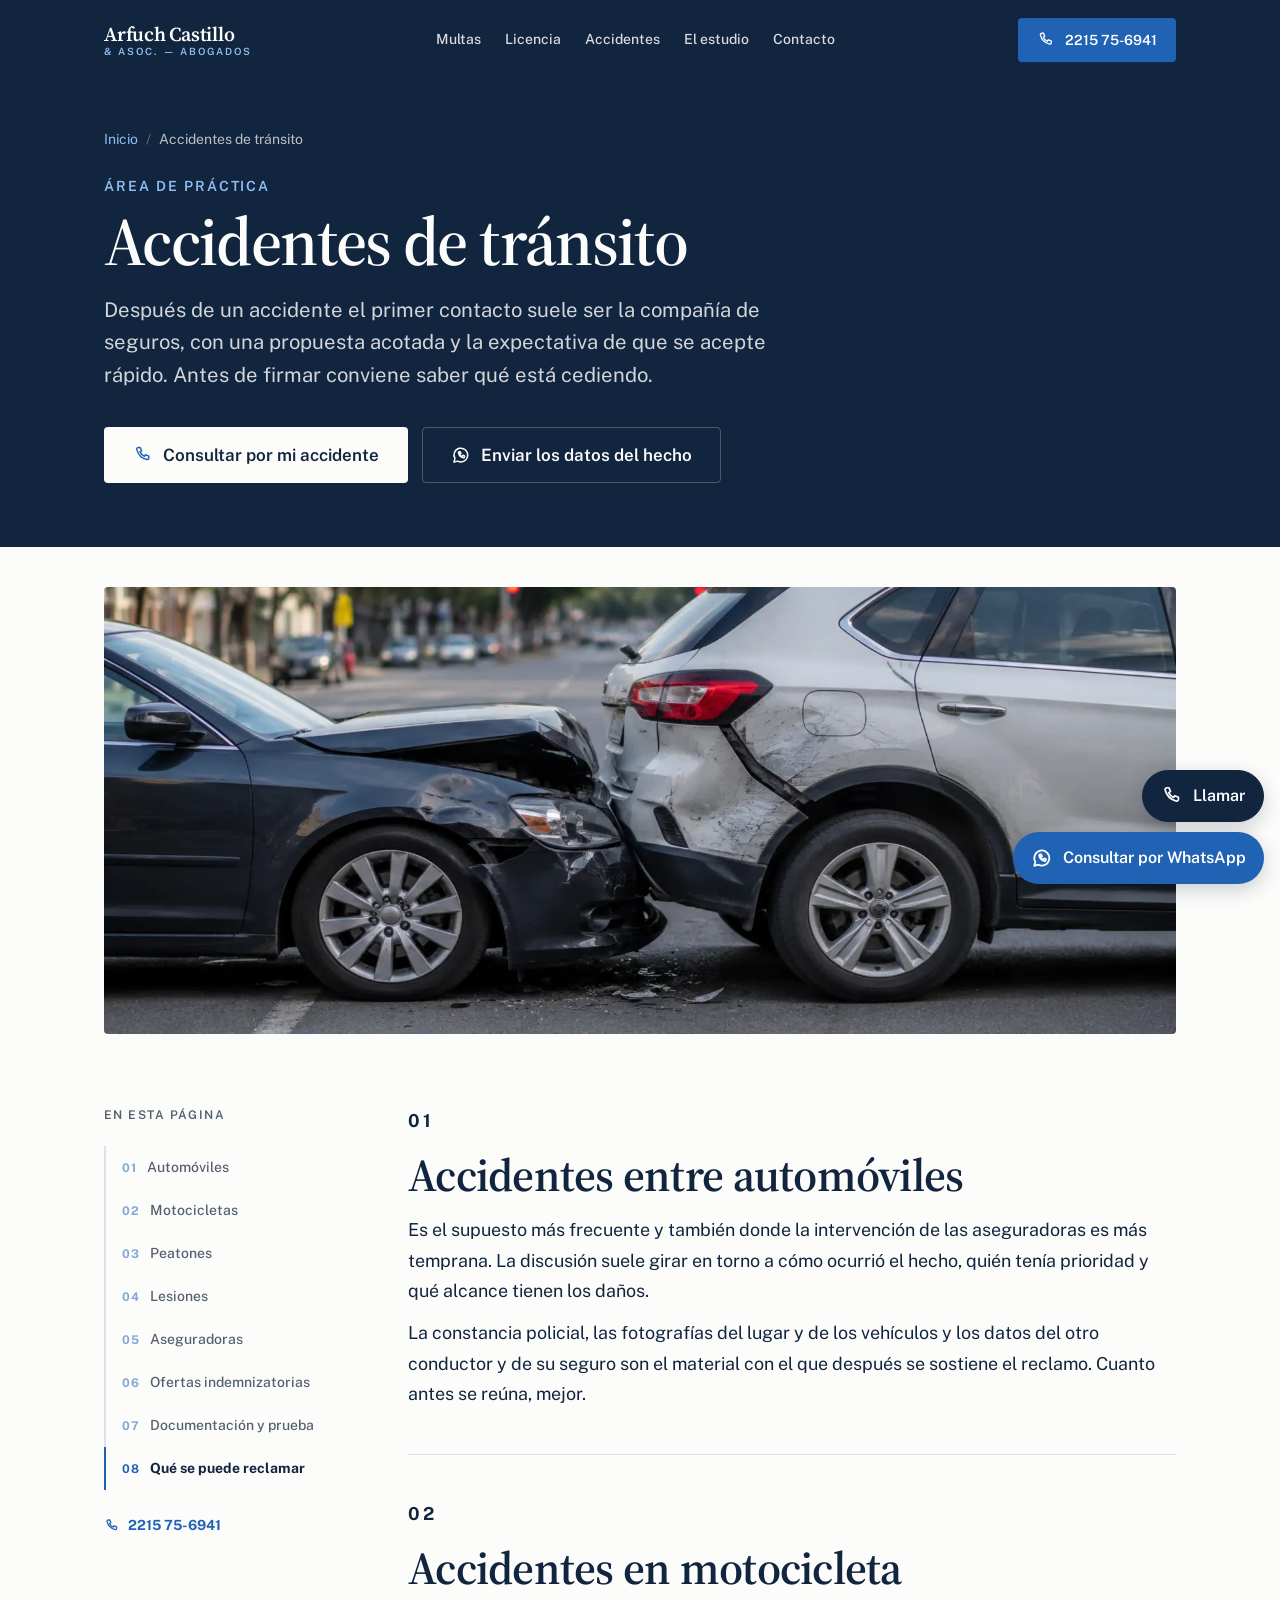
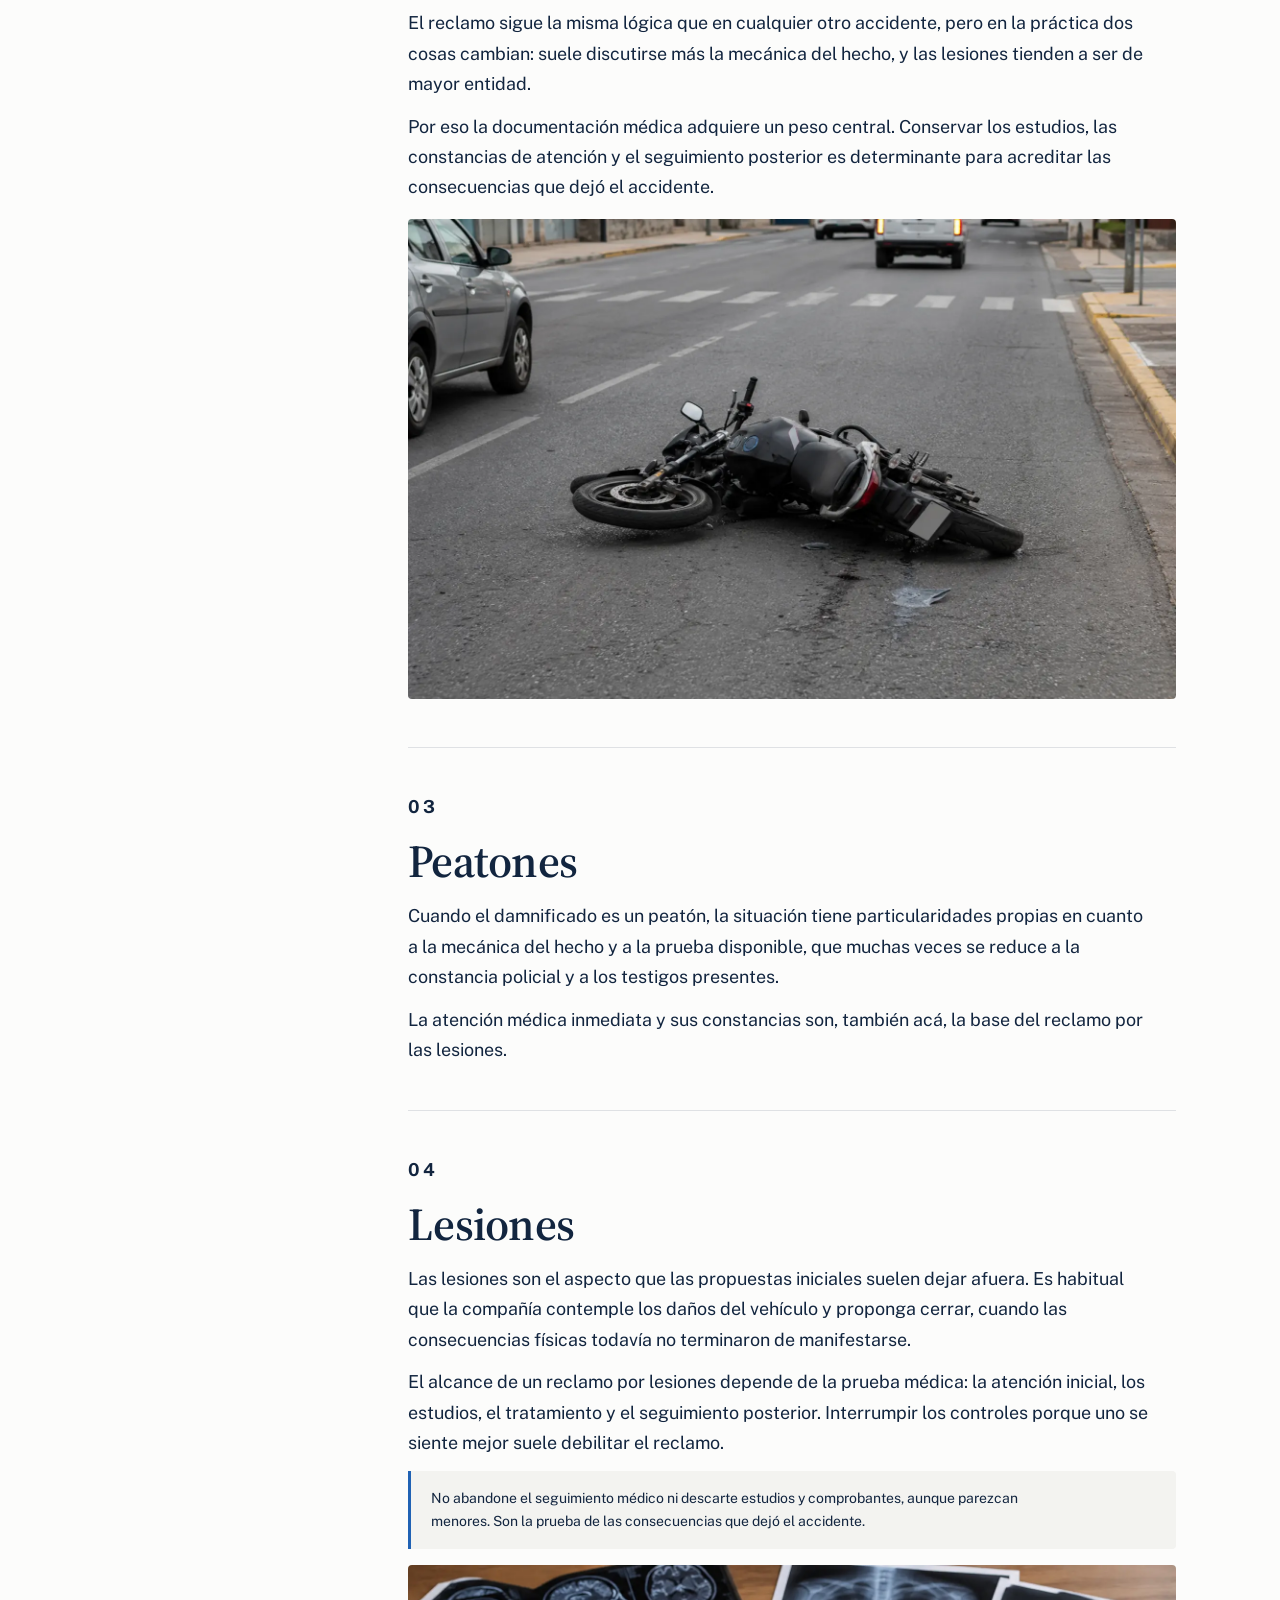
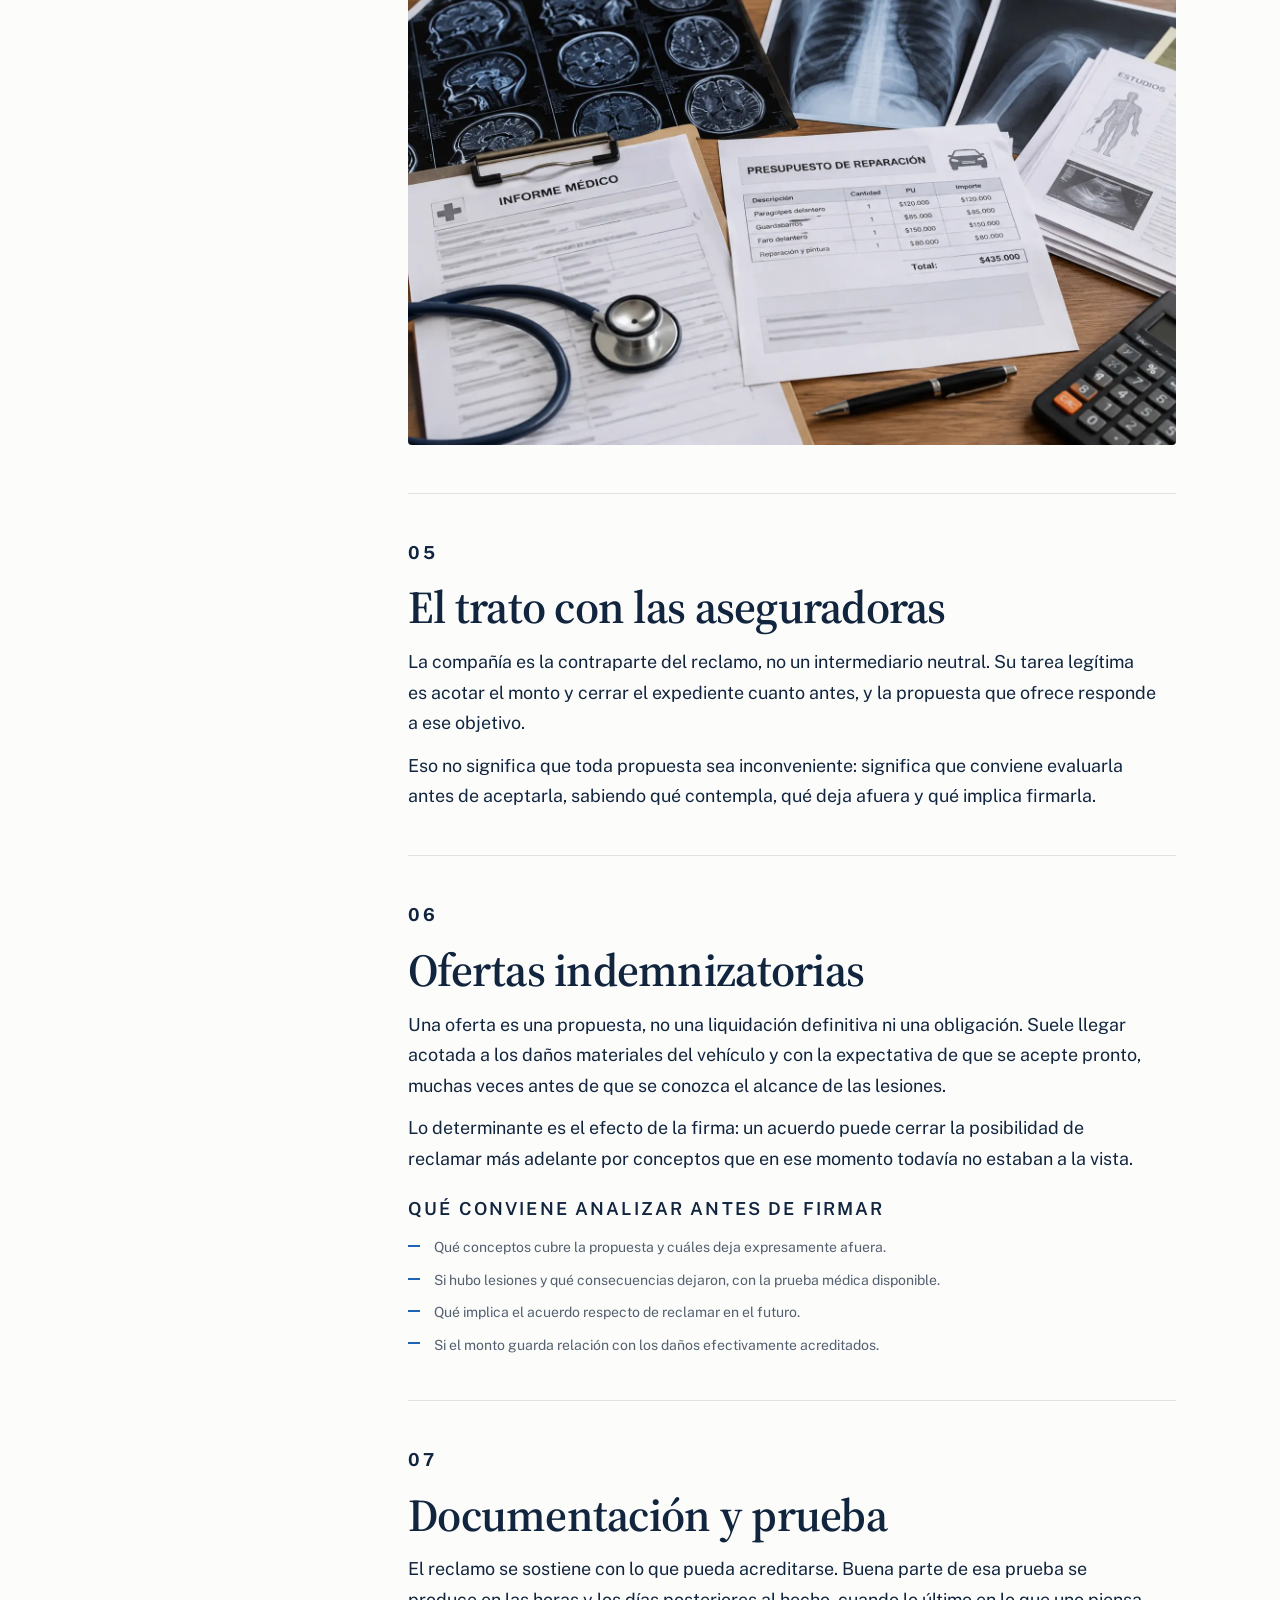
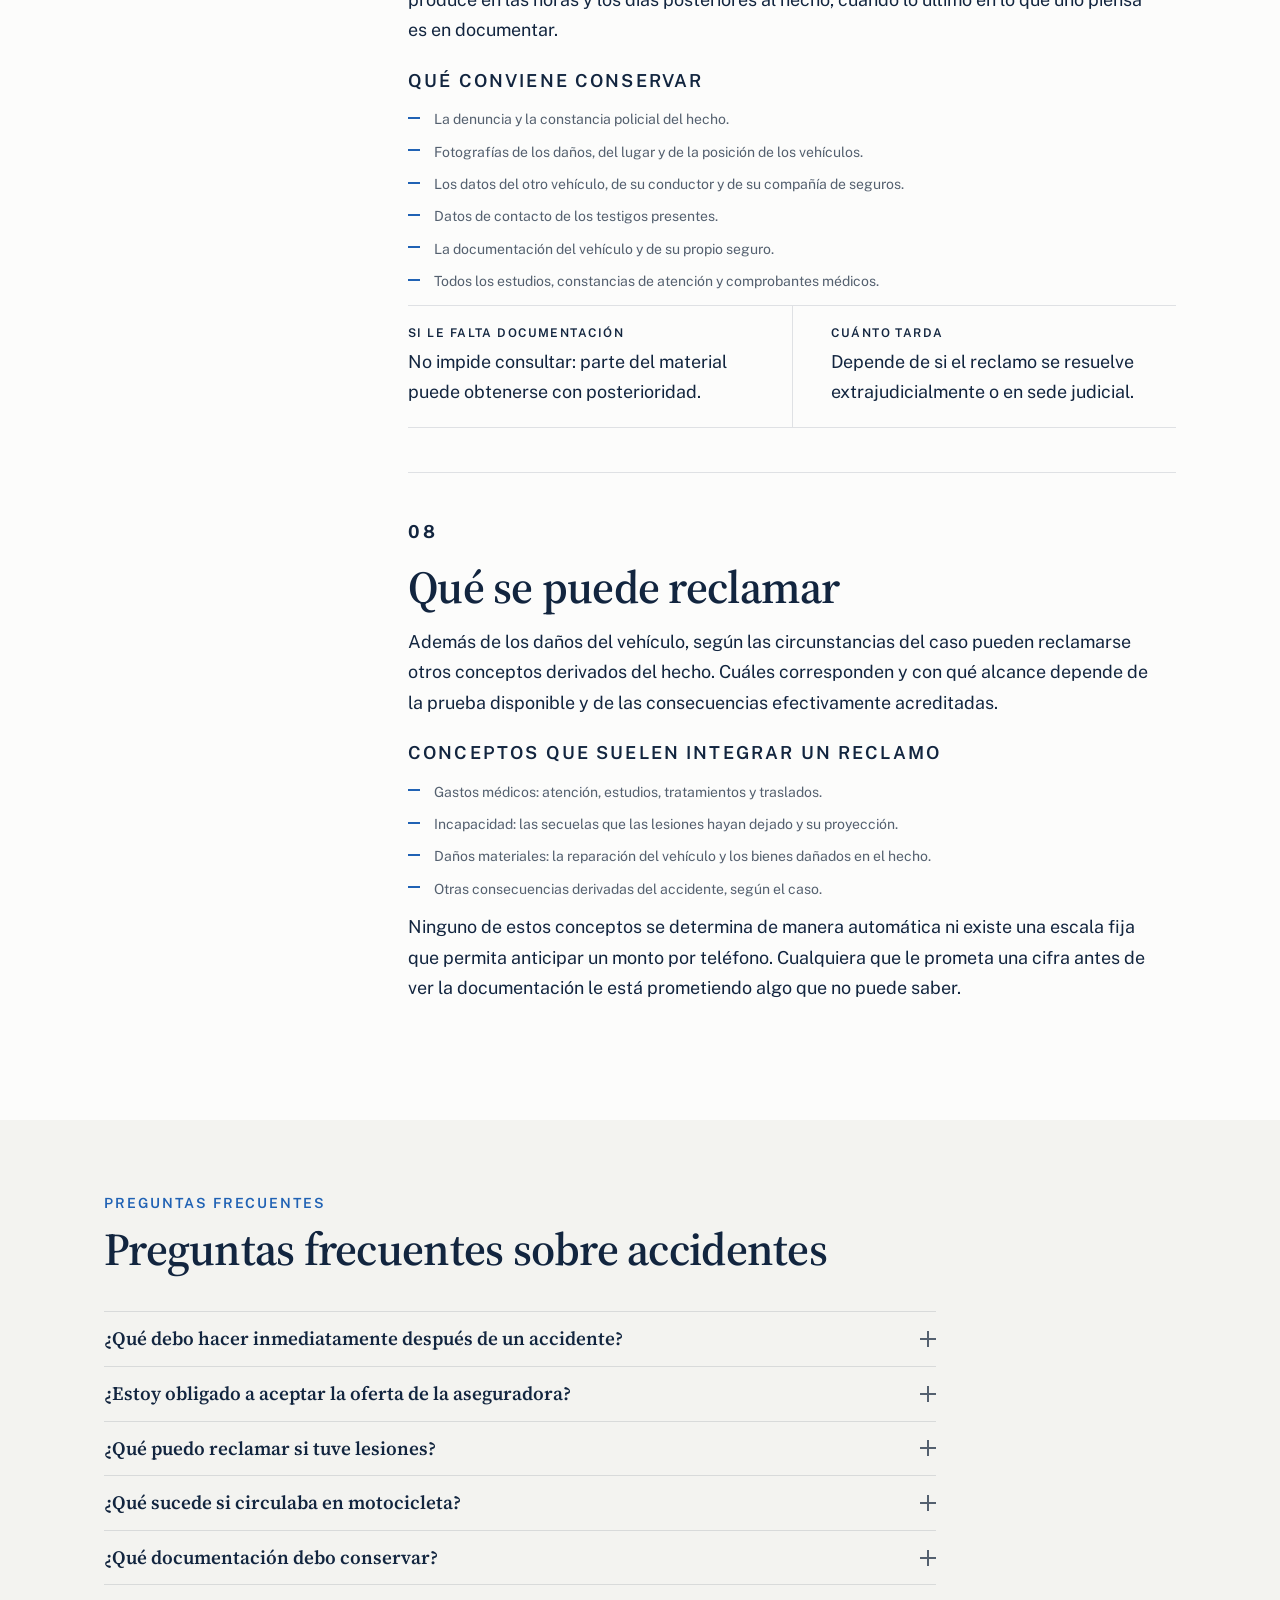
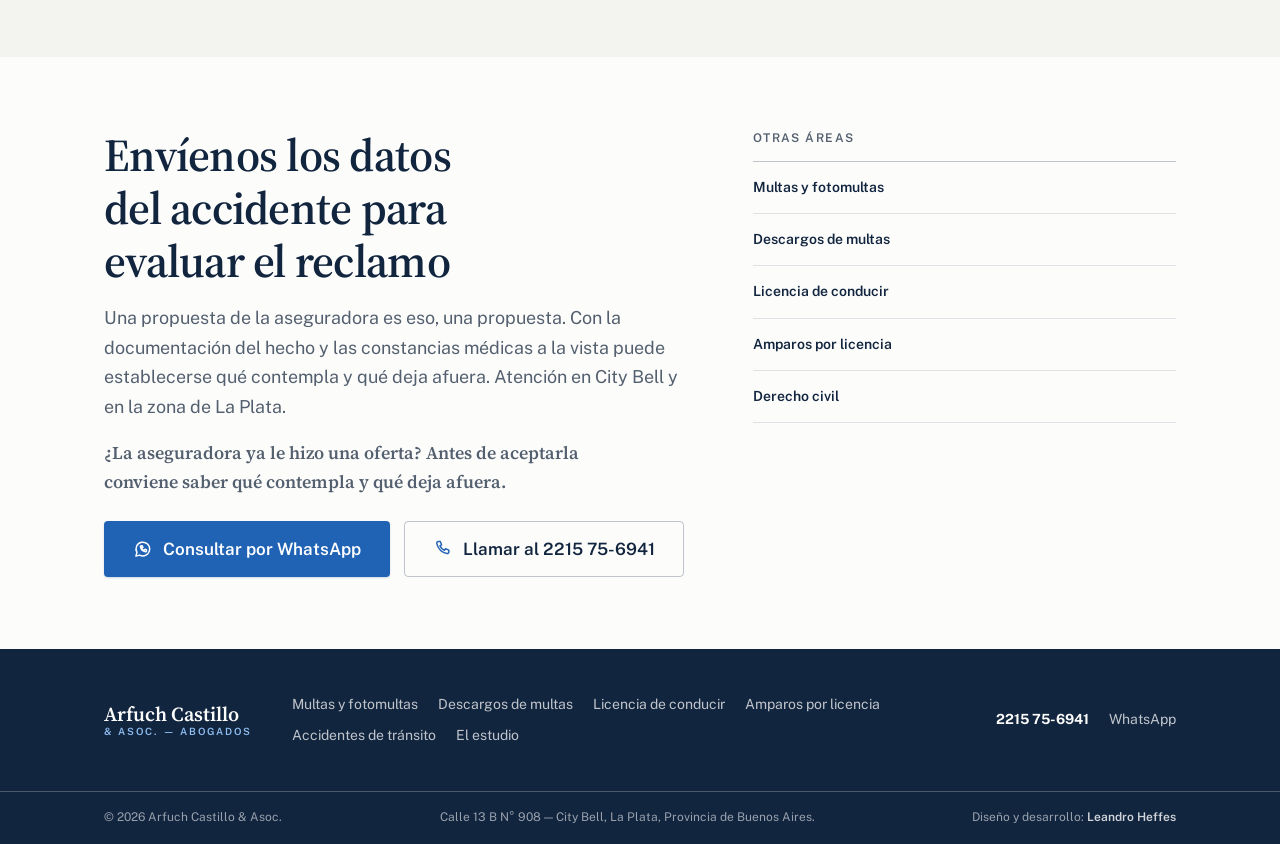
==== commit d5c7c894: "se aplicó el art. 18 de las Normas de Ética Profesional" ====
--- a/abogado-accidentes-transito/index.html
+++ b/abogado-accidentes-transito/index.html
@@ -343,7 +343,7 @@
           <p>
             Lo determinante es el efecto de la firma: un acuerdo puede cerrar la posibilidad de reclamar más adelante por conceptos que en ese momento todavía no estaban a la vista.
           </p>
-          <p class="tema__rotulo">Qué analizamos antes de que firme</p>
+          <p class="tema__rotulo">Qué conviene analizar antes de firmar</p>
           <ul class="lista-marcada">
             <li>Qué conceptos cubre la propuesta y cuáles deja expresamente afuera.</li>
             <li>Si hubo lesiones y qué consecuencias dejaron, con la prueba médica disponible.</li>
@@ -371,13 +371,13 @@
             <div class="ficha">
               <h3 class="ficha__rotulo">Si le falta documentación</h3>
               <p class="ficha__texto">
-                No impide consultar. Parte del material puede obtenerse después, y en la consulta le indicamos cómo.
+                No impide consultar: parte del material puede obtenerse con posterioridad.
               </p>
             </div>
             <div class="ficha">
               <h3 class="ficha__rotulo">Cuánto tarda</h3>
               <p class="ficha__texto">
-                Depende de si el reclamo se resuelve extrajudicialmente o en sede judicial. Le damos una expectativa realista según el caso.
+                Depende de si el reclamo se resuelve extrajudicialmente o en sede judicial.
               </p>
             </div>
           </div>
@@ -410,7 +410,7 @@
     <div class="contenedor">
       <header class="preguntas-area__encabezado">
         <p class="ante-titulo">Preguntas frecuentes</p>
-        <h2 id="preguntas-titulo">Lo que más nos consultan sobre accidentes</h2>
+        <h2 id="preguntas-titulo">Preguntas frecuentes sobre accidentes</h2>
       </header>
 
       <div class="preguntas-area__lista">
@@ -445,7 +445,7 @@
       <div class="cierre-area__llamado">
         <h2 id="cierre-titulo">Envíenos los datos del accidente para evaluar el reclamo</h2>
         <p>
-          Una propuesta de la aseguradora es eso, una propuesta. Con la documentación del hecho y las constancias médicas a la vista podemos decirle qué contempla y qué deja afuera. Atendemos en City Bell y en toda la zona de La Plata.
+          Una propuesta de la aseguradora es eso, una propuesta. Con la documentación del hecho y las constancias médicas a la vista puede establecerse qué contempla y qué deja afuera. Atención en City Bell y en la zona de La Plata.
         </p>
         <!-- Cierre por problema (puntos 10 y 11): nombra la situación concreta
              y deriva a WhatsApp, que acá es el botón principal. -->
--- a/assets/css/styles.css
+++ b/assets/css/styles.css
@@ -997,95 +997,6 @@
 .cobertura__base { font-weight: 700; color: var(--acento); }
 
 
-/* ═══ CASOS Y SITUACIONES FRECUENTES ══════════════════════════════
-   Punto 13 del informe. Se distingue de "Errores" —que va a dos columnas
-   enfrentadas— usando bloques de ancho completo: la situación arriba y las
-   vías de análisis abajo, que es el orden en que se lee un caso.
-   ═════════════════════════════════════════════════════════════════ */
-
-.situaciones {
-  background: var(--fondo);
-  padding-block: clamp(3rem, 7vw, 5rem);
-}
-
-.situaciones__encabezado {
-  display: grid;
-  gap: .5rem;
-  max-width: 46rem;
-  margin-bottom: clamp(2rem, 4vw, 3rem);
-}
-.situaciones__titulo { font-size: var(--t-h2); }
-.situaciones__nota { font-size: var(--t-menor); color: var(--tinta-suave); }
-
-.situaciones__lista { border-top: 1px solid var(--linea-fuerte); }
-
-.situacion {
-  display: grid;
-  gap: .75rem;
-  padding-block: clamp(1.5rem, 3vw, 2.25rem);
-  border-bottom: 1px solid var(--linea);
-}
-
-.situacion__cabeza { display: grid; gap: .625rem; }
-
-/* Barra de acento sobre el título. En la versión anterior sólo existían sus
-   reglas de :hover, sin regla base, así que nunca se veía. */
-.barra-acento {
-  display: block;
-  width: 2.5rem;
-  height: 3px;
-  max-width: 100%;
-  background: var(--acento);
-  border-radius: 2px;
-  transition: width var(--transicion);
-}
-.situacion:hover .barra-acento,
-.situacion:focus-within .barra-acento { width: 100%; }
-
-.situacion__titulo {
-  font-size: var(--t-h3);
-  line-height: 1.3;
-  text-wrap: pretty;
-}
-
-.situacion__texto {
-  max-width: 68ch;
-  font-size: var(--t-cuerpo);
-  line-height: 1.6;
-  color: var(--tinta);
-  text-wrap: pretty;
-}
-
-.situacion__rotulo {
-  margin-top: .25rem;
-  font-size: var(--t-micro);
-  font-weight: 600;
-  letter-spacing: .12em;
-  text-transform: uppercase;
-  color: var(--acento);
-}
-
-/* Deriva al área que trata la situación en profundidad. */
-.situacion__deriva { margin-top: .25rem; font-size: var(--t-menor); }
-.situacion__deriva a {
-  display: inline-flex;
-  align-items: center;
-  gap: .375rem;
-  font-weight: 600;
-  color: var(--acento);
-  text-decoration: none;
-}
-.situacion__deriva a::after { content: "\2192"; transition: transform var(--transicion); }
-.situacion__deriva a:hover { text-decoration: underline; text-underline-offset: 4px; }
-.situacion__deriva a:hover::after { transform: translateX(3px); }
-
-.situaciones__cierre {
-  margin-top: clamp(1.75rem, 3vw, 2.5rem);
-  font-size: var(--t-menor);
-  color: var(--tinta-suave);
-}
-
-
 /* ═══ 12. LO QUE TE VAMOS A PREGUNTAR ═══════════════════════════════════
    Retícula de filetes, sin cajas: seis preguntas con su ordinal en serif y
    una nota que explica por qué se preguntan.
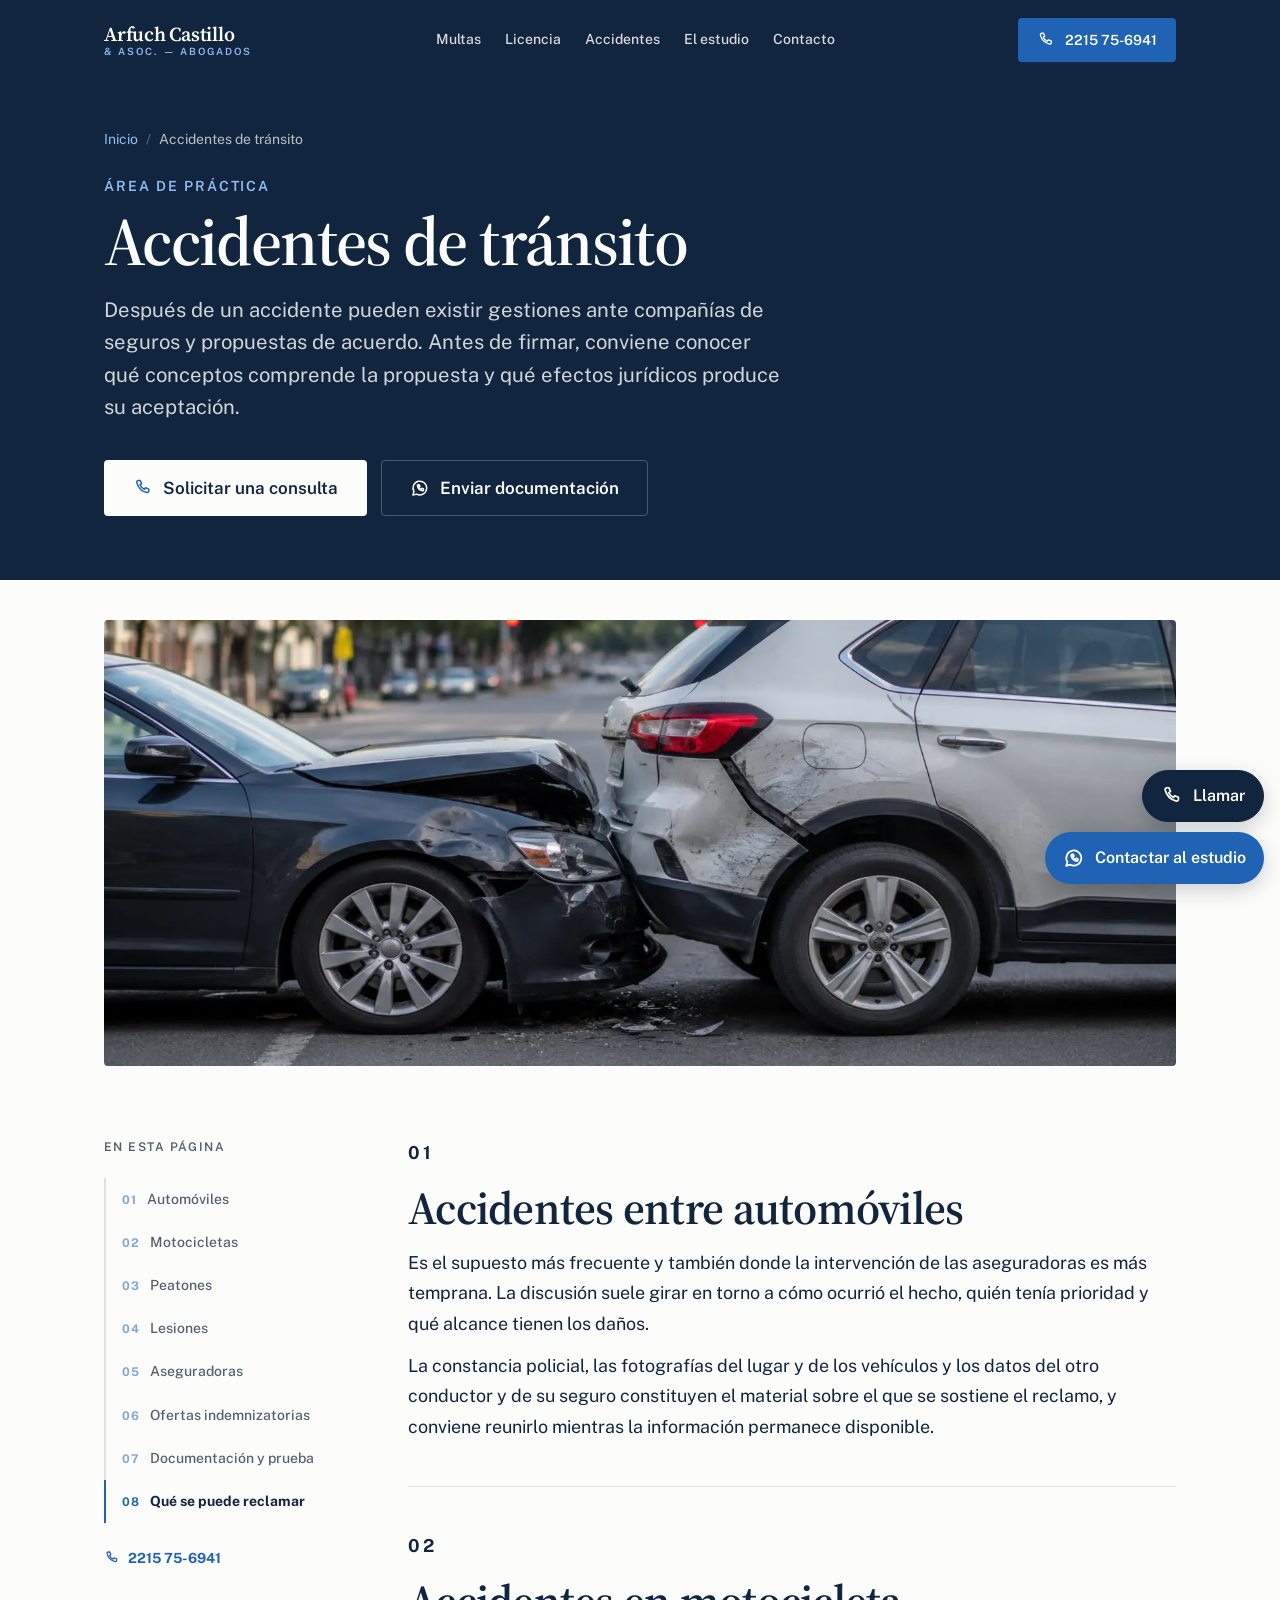
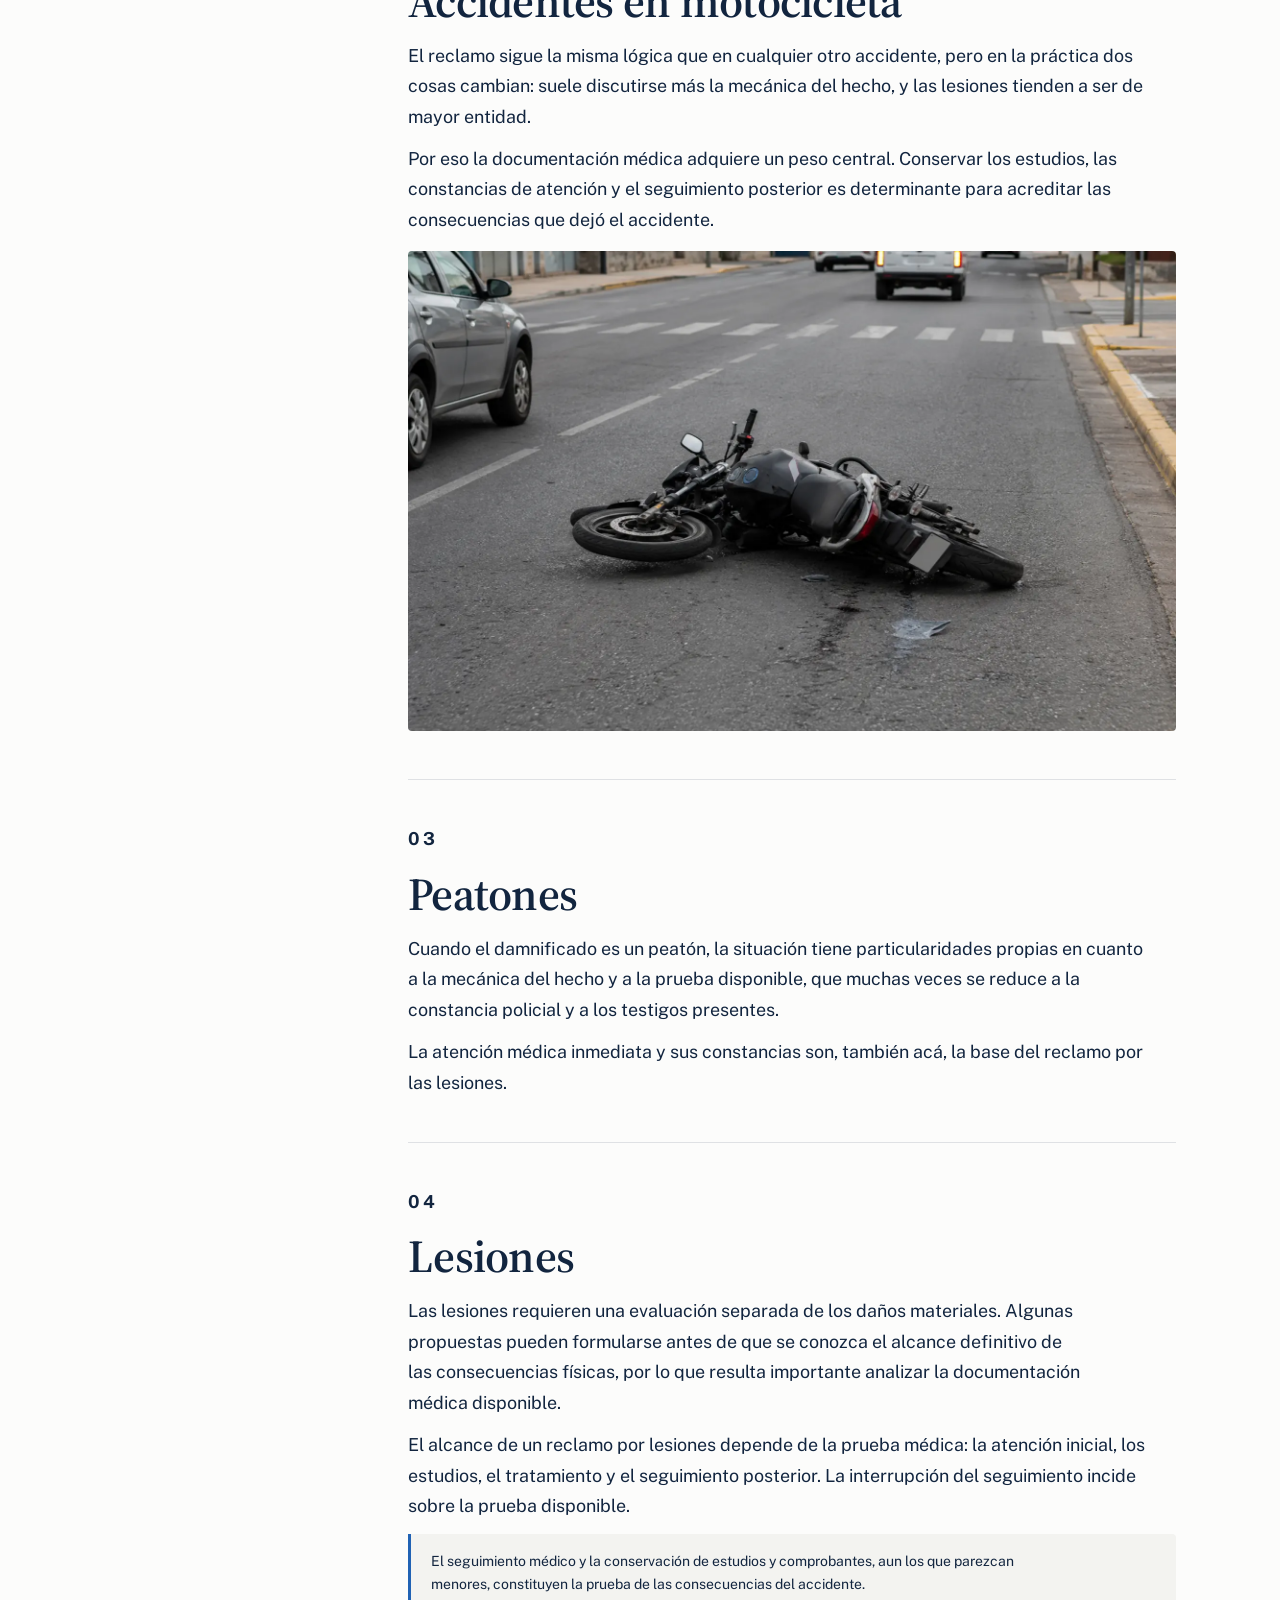
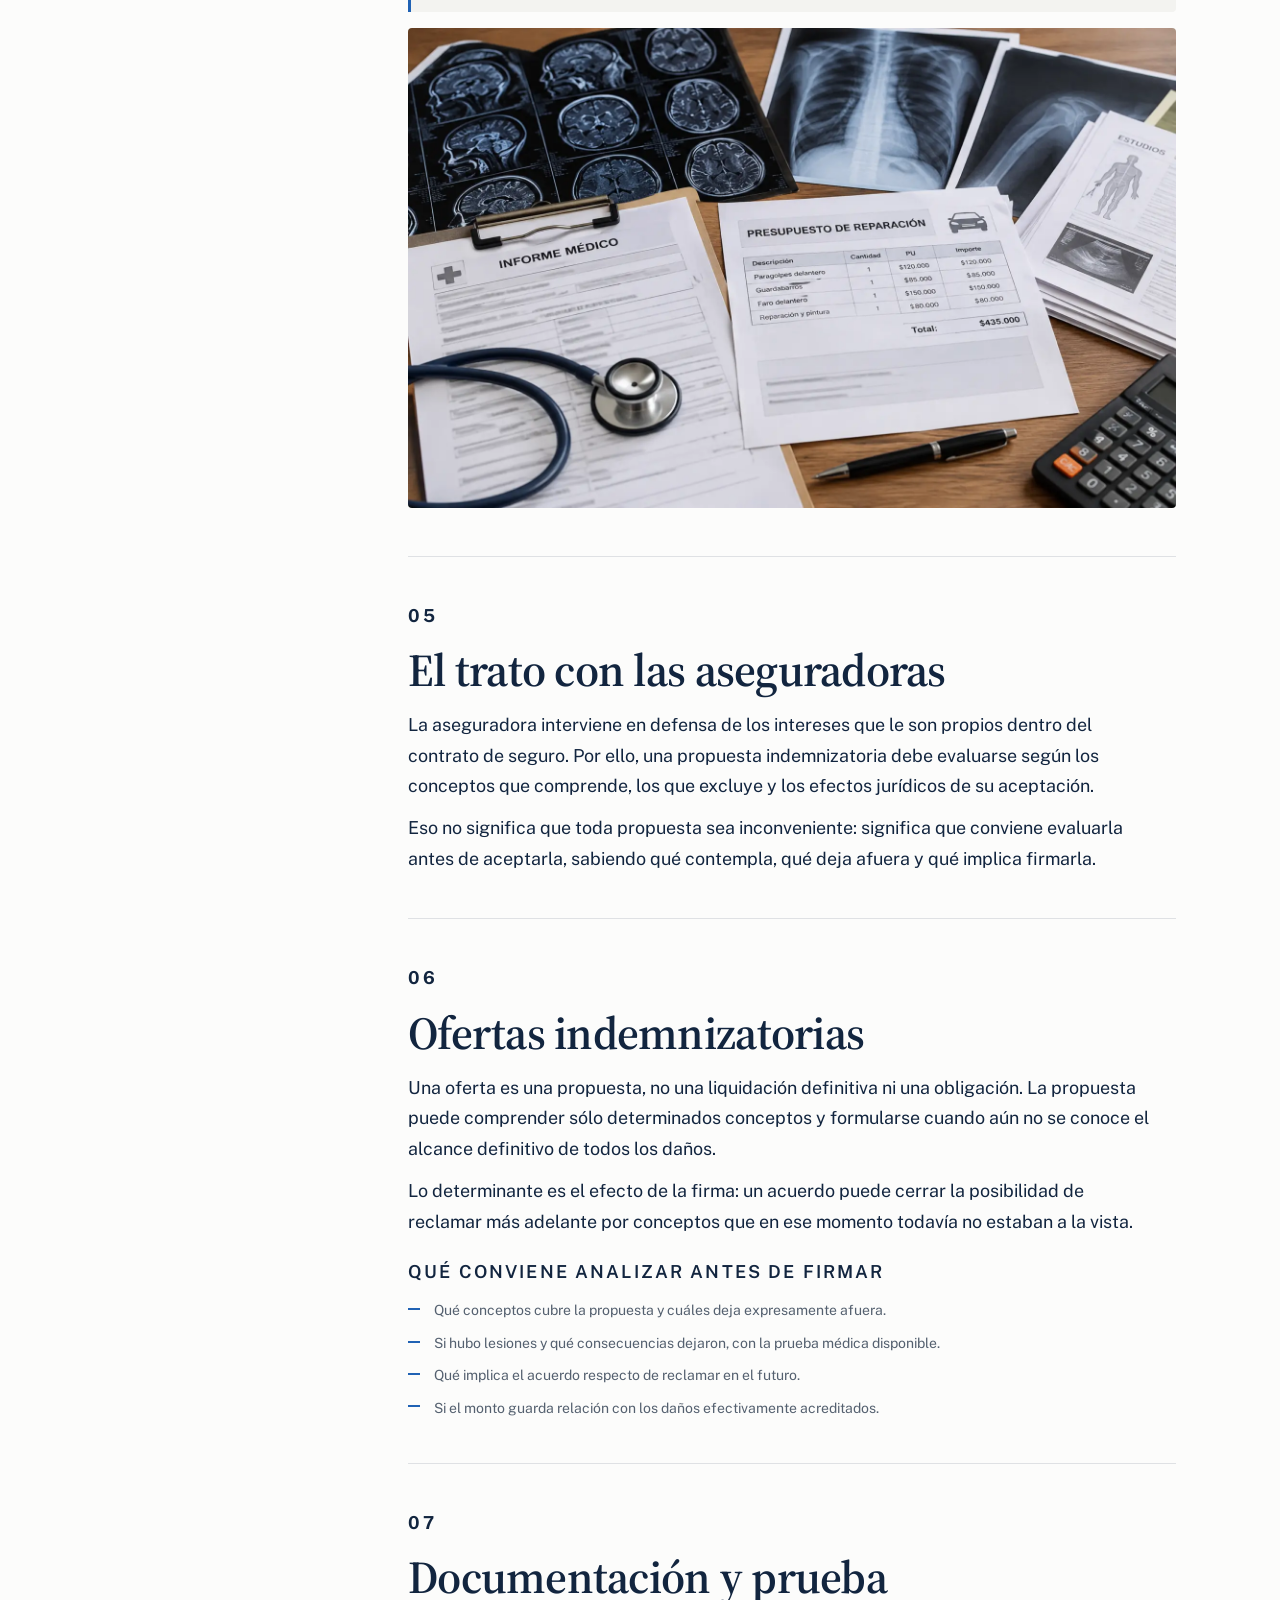
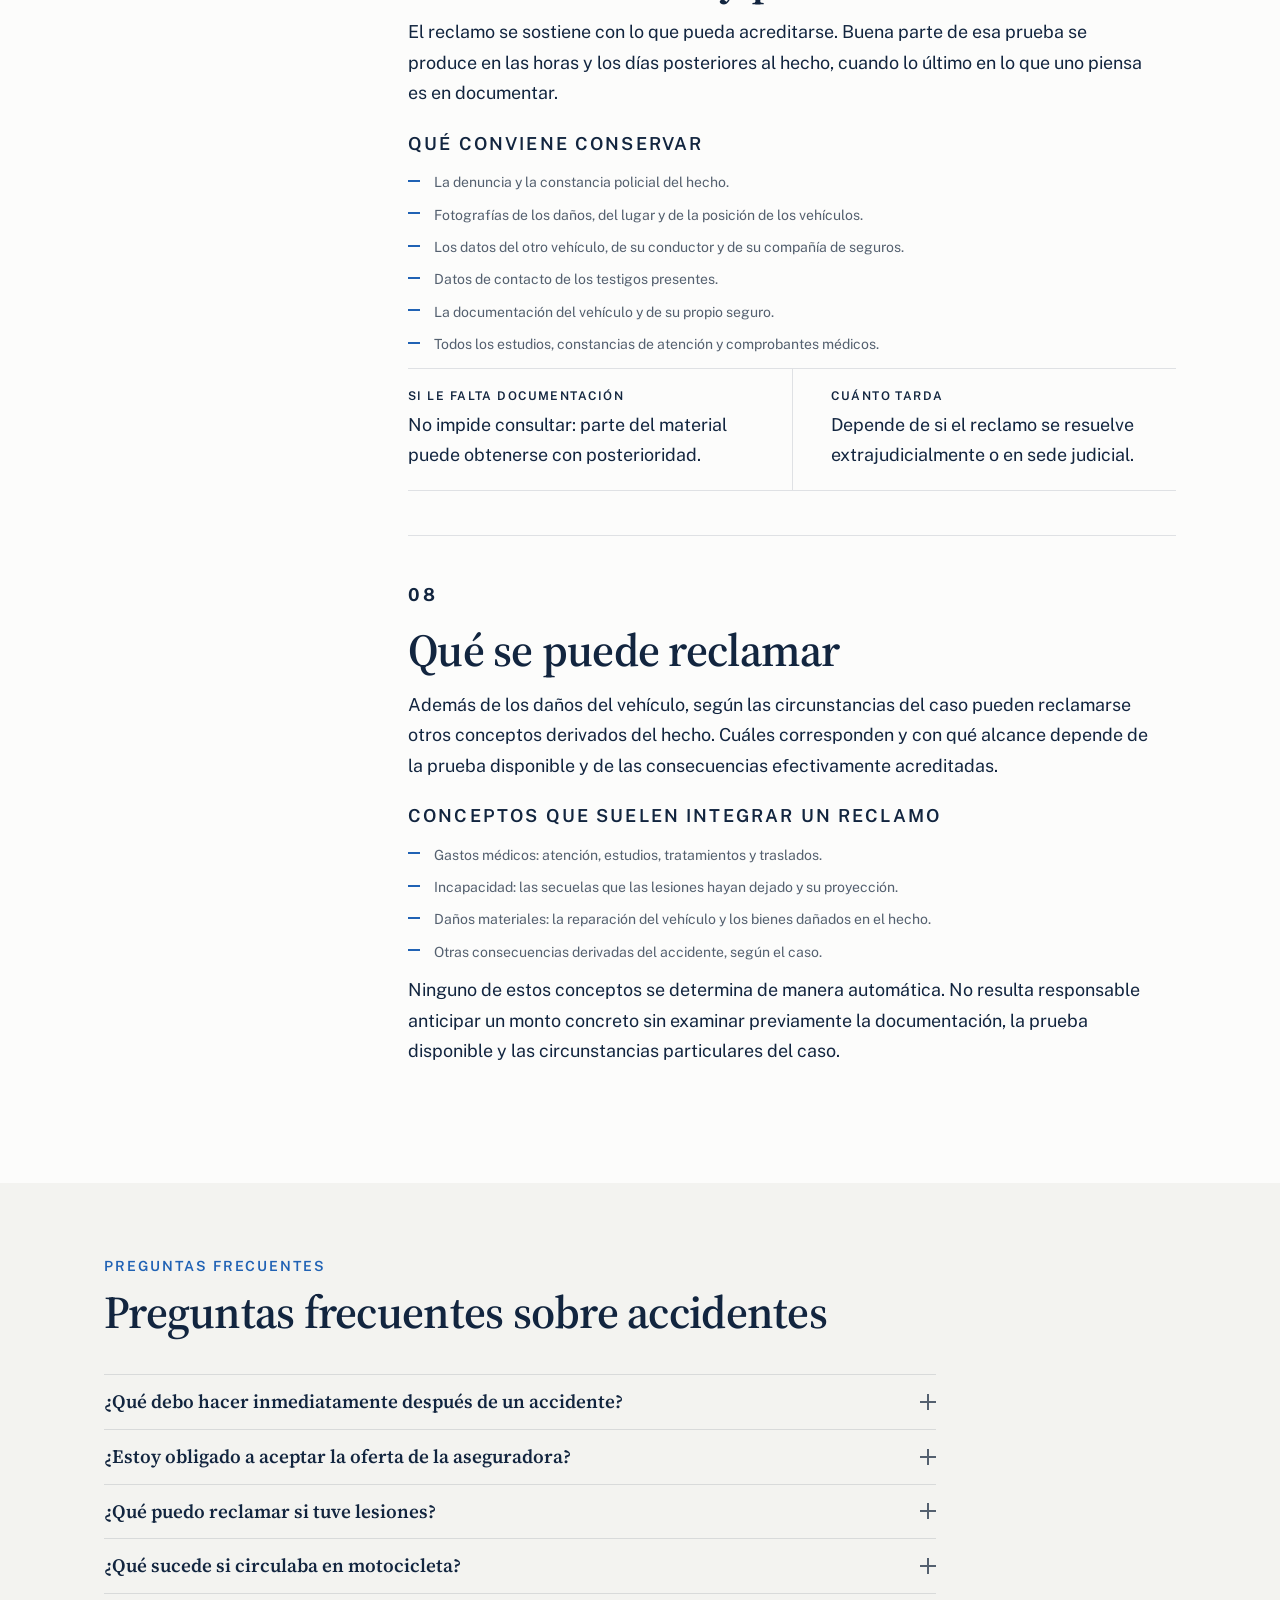
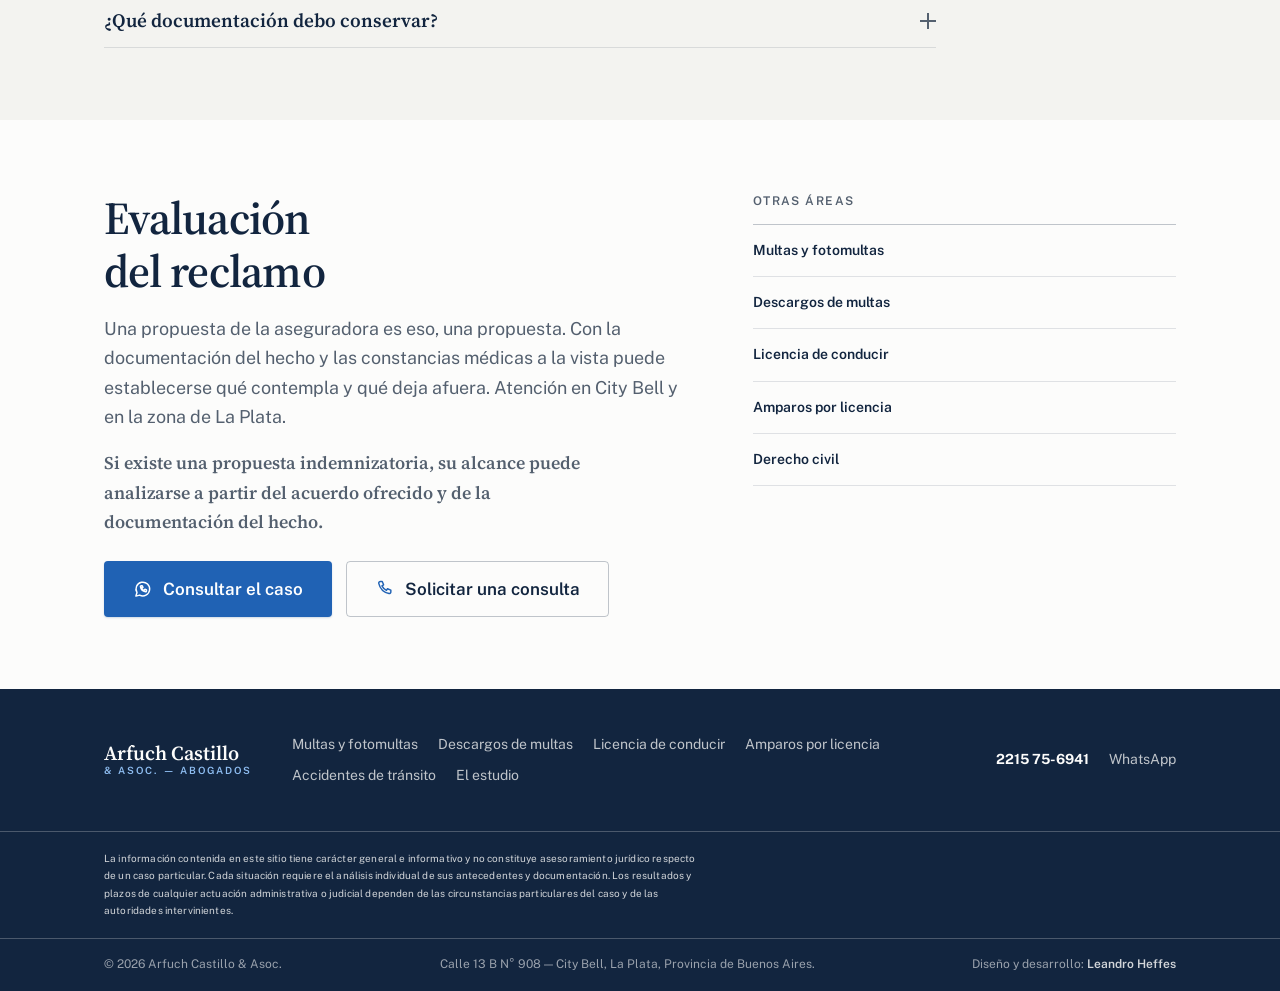
==== commit 9c826eba: "se aplicaron las correcciones del estudio jurídico" ====
--- a/abogado-accidentes-transito/index.html
+++ b/abogado-accidentes-transito/index.html
@@ -115,7 +115,7 @@
       "name": "¿Estoy obligado a aceptar la oferta de la aseguradora?",
       "acceptedAnswer": {
         "@type": "Answer",
-        "text": "No. Una propuesta indemnizatoria es eso, una propuesta, y conviene evaluarla antes de aceptarla: suele contemplar los daños materiales y dejar fuera las lesiones y sus consecuencias. Firmar un acuerdo puede cerrar la posibilidad de reclamar después."
+        "text": "No. Una propuesta indemnizatoria es eso, una propuesta, y conviene evaluarla antes de aceptarla: puede comprender algunos conceptos y excluir otros, por lo que debe revisarse su alcance antes de aceptar un acuerdo definitivo. Firmar un acuerdo puede cerrar la posibilidad de reclamar después."
       }
     },
     {
@@ -194,7 +194,7 @@
     <div class="menu-movil__pie">
       <a class="boton boton--principal boton--ancho" href="tel:+5492215756941" data-evento="tel-menu">
         <svg viewBox="0 0 24 24" fill="none" stroke="currentColor" stroke-width="1.75" stroke-linecap="round" stroke-linejoin="round" aria-hidden="true"><path d="M6.5 3h2.2l1.6 4-2 1.3a12.5 12.5 0 0 0 5.4 5.4l1.3-2 4 1.6v2.2a2 2 0 0 1-2.2 2A16.5 16.5 0 0 1 4.5 5.2 2 2 0 0 1 6.5 3z"></path></svg>
-        Llamar al 2215 75-6941
+        Contactar al estudio
       </a>
     </div>
   </nav>
@@ -216,19 +216,19 @@
       <p class="ante-titulo ante-titulo--claro">Área de práctica</p>
       <h1 class="cabecera-area__titulo" id="area-titulo">Accidentes de tránsito</h1>
       <p class="cabecera-area__lead">
-        Después de un accidente el primer contacto suele ser la compañía de seguros, con una propuesta acotada y la expectativa de que se acepte rápido. Antes de firmar conviene saber qué está cediendo.
+        Después de un accidente pueden existir gestiones ante compañías de seguros y propuestas de acuerdo. Antes de firmar, conviene conocer qué conceptos comprende la propuesta y qué efectos jurídicos produce su aceptación.
       </p>
 
       <div class="cabecera-area__acciones">
         <a class="boton boton--claro boton--grande" href="tel:+5492215756941" data-evento="tel-area-accidentes">
           <svg viewBox="0 0 24 24" fill="none" stroke="currentColor" stroke-width="1.75" stroke-linecap="round" stroke-linejoin="round" aria-hidden="true"><path d="M6.5 3h2.2l1.6 4-2 1.3a12.5 12.5 0 0 0 5.4 5.4l1.3-2 4 1.6v2.2a2 2 0 0 1-2.2 2A16.5 16.5 0 0 1 4.5 5.2 2 2 0 0 1 6.5 3z"></path></svg>
-          Consultar por mi accidente
+          Solicitar una consulta
         </a>
         <a class="boton boton--contorno-claro boton--grande"
            href="https://wa.me/5492215756941?text=Hola%2C%20quiero%20consultar%20sobre%20un%20accidente%20de%20tr%C3%A1nsito."
            target="_blank" rel="noopener" data-evento="wa-area-accidentes">
           <svg viewBox="0 0 24 24" fill="none" stroke="currentColor" stroke-width="1.75" stroke-linecap="round" stroke-linejoin="round" aria-hidden="true"><path d="M3.5 20.5l1.3-4.2A8.2 8.2 0 1 1 8 19.3l-4.5 1.2z"></path><path d="M9 9.2c.2 1 .7 2 1.5 2.8.8.8 1.8 1.3 2.8 1.5l1-1.2 1.9.9v1.3c0 .5-.5 1-1.1.9a7.6 7.6 0 0 1-6.2-6.2c-.1-.6.4-1.1.9-1.1h1.3l.9 1.9-1 1.2z"></path></svg>
-          Enviar los datos del hecho
+          Enviar documentación
         </a>
       </div>
 
@@ -275,7 +275,7 @@
             Es el supuesto más frecuente y también donde la intervención de las aseguradoras es más temprana. La discusión suele girar en torno a cómo ocurrió el hecho, quién tenía prioridad y qué alcance tienen los daños.
           </p>
           <p>
-            La constancia policial, las fotografías del lugar y de los vehículos y los datos del otro conductor y de su seguro son el material con el que después se sostiene el reclamo. Cuanto antes se reúna, mejor.
+            La constancia policial, las fotografías del lugar y de los vehículos y los datos del otro conductor y de su seguro constituyen el material sobre el que se sostiene el reclamo, y conviene reunirlo mientras la información permanece disponible.
           </p>
         </article>
 
@@ -308,14 +308,14 @@
           <p class="tema__ordinal" aria-hidden="true">04</p>
           <h2 class="tema__titulo" id="lesiones-titulo">Lesiones</h2>
           <p>
-            Las lesiones son el aspecto que las propuestas iniciales suelen dejar afuera. Es habitual que la compañía contemple los daños del vehículo y proponga cerrar, cuando las consecuencias físicas todavía no terminaron de manifestarse.
-          </p>
-          <p>
-            El alcance de un reclamo por lesiones depende de la prueba médica: la atención inicial, los estudios, el tratamiento y el seguimiento posterior. Interrumpir los controles porque uno se siente mejor suele debilitar el reclamo.
+            Las lesiones requieren una evaluación separada de los daños materiales. Algunas propuestas pueden formularse antes de que se conozca el alcance definitivo de las consecuencias físicas, por lo que resulta importante analizar la documentación médica disponible.
+          </p>
+          <p>
+            El alcance de un reclamo por lesiones depende de la prueba médica: la atención inicial, los estudios, el tratamiento y el seguimiento posterior. La interrupción del seguimiento incide sobre la prueba disponible.
           </p>
           <div class="aviso">
             <p>
-              No abandone el seguimiento médico ni descarte estudios y comprobantes, aunque parezcan menores. Son la prueba de las consecuencias que dejó el accidente.
+              El seguimiento médico y la conservación de estudios y comprobantes, aun los que parezcan menores, constituyen la prueba de las consecuencias del accidente.
             </p>
           </div>
           <img class="tema__foto" src="../assets/img/documentacionImage.webp"
@@ -327,7 +327,7 @@
           <p class="tema__ordinal" aria-hidden="true">05</p>
           <h2 class="tema__titulo" id="aseguradoras-titulo">El trato con las aseguradoras</h2>
           <p>
-            La compañía es la contraparte del reclamo, no un intermediario neutral. Su tarea legítima es acotar el monto y cerrar el expediente cuanto antes, y la propuesta que ofrece responde a ese objetivo.
+            La aseguradora interviene en defensa de los intereses que le son propios dentro del contrato de seguro. Por ello, una propuesta indemnizatoria debe evaluarse según los conceptos que comprende, los que excluye y los efectos jurídicos de su aceptación.
           </p>
           <p>
             Eso no significa que toda propuesta sea inconveniente: significa que conviene evaluarla antes de aceptarla, sabiendo qué contempla, qué deja afuera y qué implica firmarla.
@@ -338,7 +338,7 @@
           <p class="tema__ordinal" aria-hidden="true">06</p>
           <h2 class="tema__titulo" id="ofertas-titulo">Ofertas indemnizatorias</h2>
           <p>
-            Una oferta es una propuesta, no una liquidación definitiva ni una obligación. Suele llegar acotada a los daños materiales del vehículo y con la expectativa de que se acepte pronto, muchas veces antes de que se conozca el alcance de las lesiones.
+            Una oferta es una propuesta, no una liquidación definitiva ni una obligación. La propuesta puede comprender sólo determinados conceptos y formularse cuando aún no se conoce el alcance definitivo de todos los daños.
           </p>
           <p>
             Lo determinante es el efecto de la firma: un acuerdo puede cerrar la posibilidad de reclamar más adelante por conceptos que en ese momento todavía no estaban a la vista.
@@ -397,7 +397,7 @@
             <li>Otras consecuencias derivadas del accidente, según el caso.</li>
           </ul>
           <p>
-            Ninguno de estos conceptos se determina de manera automática ni existe una escala fija que permita anticipar un monto por teléfono. Cualquiera que le prometa una cifra antes de ver la documentación le está prometiendo algo que no puede saber.
+            Ninguno de estos conceptos se determina de manera automática. No resulta responsable anticipar un monto concreto sin examinar previamente la documentación, la prueba disponible y las circunstancias particulares del caso.
           </p>
         </article>
 
@@ -420,7 +420,7 @@
         </details>
         <details class="pregunta" id="faq-estoy-obligado-aceptar-oferta-aseguradora">
           <summary><span>¿Estoy obligado a aceptar la oferta de la aseguradora?</span><span class="pregunta__signo" aria-hidden="true"></span></summary>
-          <div class="pregunta__respuesta"><p>No. Una propuesta indemnizatoria es eso, una propuesta, y conviene evaluarla antes de aceptarla: suele contemplar los daños materiales y dejar fuera las lesiones y sus consecuencias. Firmar un acuerdo puede cerrar la posibilidad de reclamar después.</p></div>
+          <div class="pregunta__respuesta"><p>No. Una propuesta indemnizatoria es eso, una propuesta, y conviene evaluarla antes de aceptarla: puede comprender algunos conceptos y excluir otros, por lo que debe revisarse su alcance antes de aceptar un acuerdo definitivo. Firmar un acuerdo puede cerrar la posibilidad de reclamar después.</p></div>
         </details>
         <details class="pregunta" id="faq-puedo-reclamar-tuve-lesiones">
           <summary><span>¿Qué puedo reclamar si tuve lesiones?</span><span class="pregunta__signo" aria-hidden="true"></span></summary>
@@ -443,23 +443,23 @@
     <div class="contenedor cierre-area__interior">
 
       <div class="cierre-area__llamado">
-        <h2 id="cierre-titulo">Envíenos los datos del accidente para evaluar el reclamo</h2>
+        <h2 id="cierre-titulo">Evaluación del reclamo</h2>
         <p>
           Una propuesta de la aseguradora es eso, una propuesta. Con la documentación del hecho y las constancias médicas a la vista puede establecerse qué contempla y qué deja afuera. Atención en City Bell y en la zona de La Plata.
         </p>
         <!-- Cierre por problema (puntos 10 y 11): nombra la situación concreta
              y deriva a WhatsApp, que acá es el botón principal. -->
-        <p class="cierre-area__pregunta">¿La aseguradora ya le hizo una oferta? Antes de aceptarla conviene saber qué contempla y qué deja afuera.</p>
+        <p class="cierre-area__pregunta">Si existe una propuesta indemnizatoria, su alcance puede analizarse a partir del acuerdo ofrecido y de la documentación del hecho.</p>
         <div class="cierre-area__acciones">
           <a class="boton boton--principal boton--grande"
              href="https://wa.me/5492215756941?text=Hola%2C%20quiero%20consultar%20sobre%20un%20accidente%20de%20tr%C3%A1nsito."
              target="_blank" rel="noopener" data-evento="wa-cierre-accidentes">
             <svg viewBox="0 0 24 24" fill="none" stroke="currentColor" stroke-width="1.75" stroke-linecap="round" stroke-linejoin="round" aria-hidden="true"><path d="M3.5 20.5l1.3-4.2A8.2 8.2 0 1 1 8 19.3l-4.5 1.2z"></path><path d="M9 9.2c.2 1 .7 2 1.5 2.8.8.8 1.8 1.3 2.8 1.5l1-1.2 1.9.9v1.3c0 .5-.5 1-1.1.9a7.6 7.6 0 0 1-6.2-6.2c-.1-.6.4-1.1.9-1.1h1.3l.9 1.9-1 1.2z"></path></svg>
-            Consultar por WhatsApp
+            Consultar el caso
           </a>
           <a class="boton boton--secundario boton--grande" href="tel:+5492215756941" data-evento="tel-cierre-accidentes">
             <svg viewBox="0 0 24 24" fill="none" stroke="currentColor" stroke-width="1.75" stroke-linecap="round" stroke-linejoin="round" aria-hidden="true"><path d="M6.5 3h2.2l1.6 4-2 1.3a12.5 12.5 0 0 0 5.4 5.4l1.3-2 4 1.6v2.2a2 2 0 0 1-2.2 2A16.5 16.5 0 0 1 4.5 5.2 2 2 0 0 1 6.5 3z"></path></svg>
-            Llamar al 2215 75-6941
+            Solicitar una consulta
           </a>
         </div>
       </div>
@@ -503,6 +503,21 @@
     </div>
   </div>
 
+  <!-- Aviso legal (pedido del Estudio). Texto fijo en todas las URLs, nunca
+       dentro de un modal ni plegado. -->
+  <div class="pie__aviso">
+    <div class="contenedor">
+      <p>
+        La información contenida en este sitio tiene carácter general e
+        informativo y no constituye asesoramiento jurídico respecto de un caso
+        particular. Cada situación requiere el análisis individual de sus
+        antecedentes y documentación. Los resultados y plazos de cualquier
+        actuación administrativa o judicial dependen de las circunstancias
+        particulares del caso y de las autoridades intervinientes.
+      </p>
+    </div>
+  </div>
+
   <div class="pie__base">
     <div class="contenedor pie__base-interior">
       <!-- El año queda escrito acá como respaldo: si el JS no corre se ve
@@ -527,7 +542,7 @@
      href="https://wa.me/5492215756941?text=Hola%2C%20quiero%20consultar%20sobre%20un%20accidente%20de%20tr%C3%A1nsito."
      target="_blank" rel="noopener" data-evento="wa-barra-fija">
     <svg viewBox="0 0 24 24" fill="none" stroke="currentColor" stroke-width="1.9" stroke-linecap="round" stroke-linejoin="round" aria-hidden="true"><path d="M3.5 20.5l1.3-4.2A8.2 8.2 0 1 1 8 19.3l-4.5 1.2z"></path><path d="M9 9.2c.2 1 .7 2 1.5 2.8.8.8 1.8 1.3 2.8 1.5l1-1.2 1.9.9v1.3c0 .5-.5 1-1.1.9a7.6 7.6 0 0 1-6.2-6.2c-.1-.6.4-1.1.9-1.1h1.3l.9 1.9-1 1.2z"></path></svg>
-    <span>Consultar por WhatsApp</span>
+    <span>Contactar al estudio</span>
   </a>
 
   <a class="contacto-fijo__tel" href="tel:+5492215756941" data-evento="tel-barra-fija"
--- a/assets/css/styles.css
+++ b/assets/css/styles.css
@@ -1328,6 +1328,24 @@
 .pie__contacto a:focus-visible { outline-color: var(--acento-claro); }
 .pie__tel { font-weight: 700; color: var(--fondo); }
 
+/* Aviso legal del pie. El Estudio pidió cuerpo menor —9 a 10 px
+   equivalentes— con la condición de que conserve legibilidad. Se usan 10 px,
+   el tope del rango, y se compensa el tamaño donde sí hay margen: contraste
+   10,5:1 sobre el navy del pie —muy por encima del 4,5:1 que pide WCAG para
+   texto normal—, interlineado 1.75, un toque de letter-spacing (que es lo que
+   sostiene la legibilidad en cuerpos chicos) y ancho de línea acotado.
+   Es texto fijo: no va en un modal ni plegado. */
+.pie__aviso { border-top: 1px solid var(--linea-clara); }
+.pie__aviso p {
+  max-width: 100ch;
+  padding-block: 1.125rem;
+  font-size: 0.625rem;
+  line-height: 1.75;
+  letter-spacing: .015em;
+  color: rgba(252, 252, 251, .82);
+  text-wrap: pretty;
+}
+
 .pie__base { border-top: 1px solid var(--linea-clara); }
 .pie__base-interior {
   display: flex;
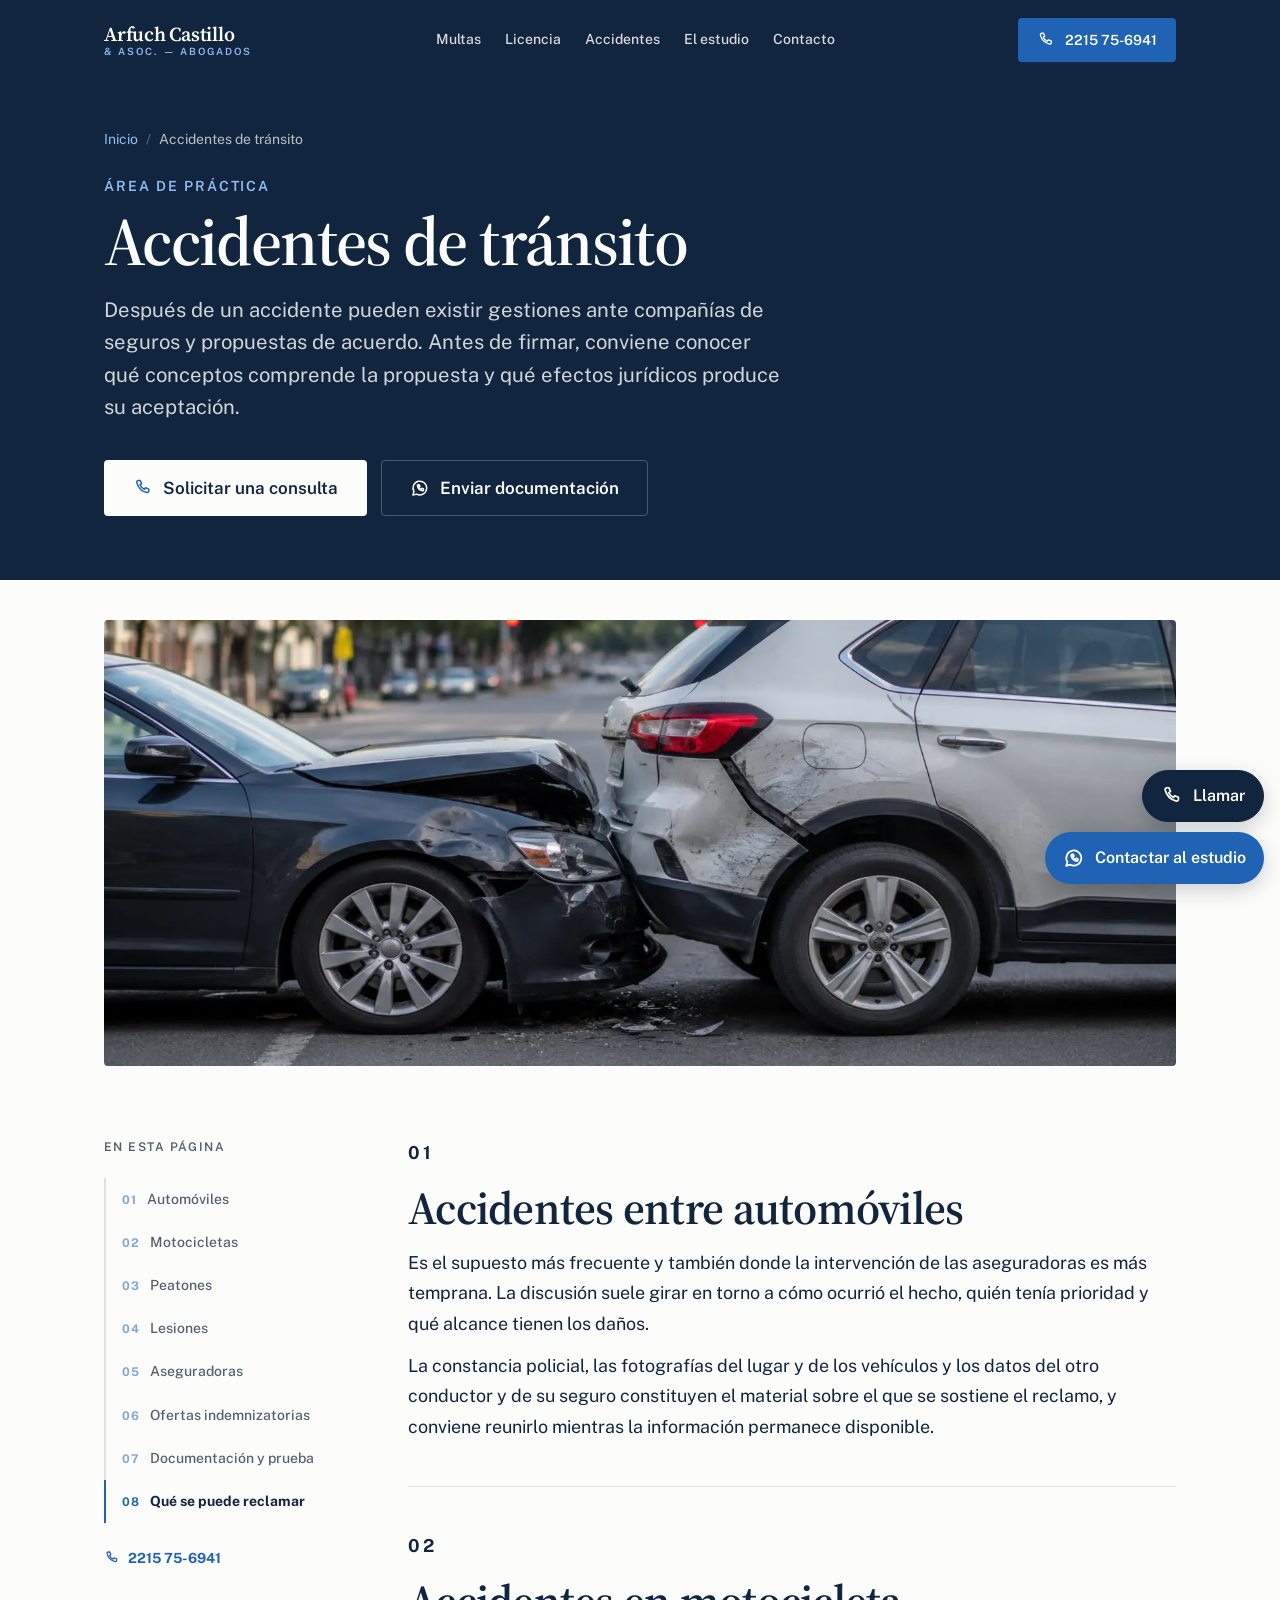
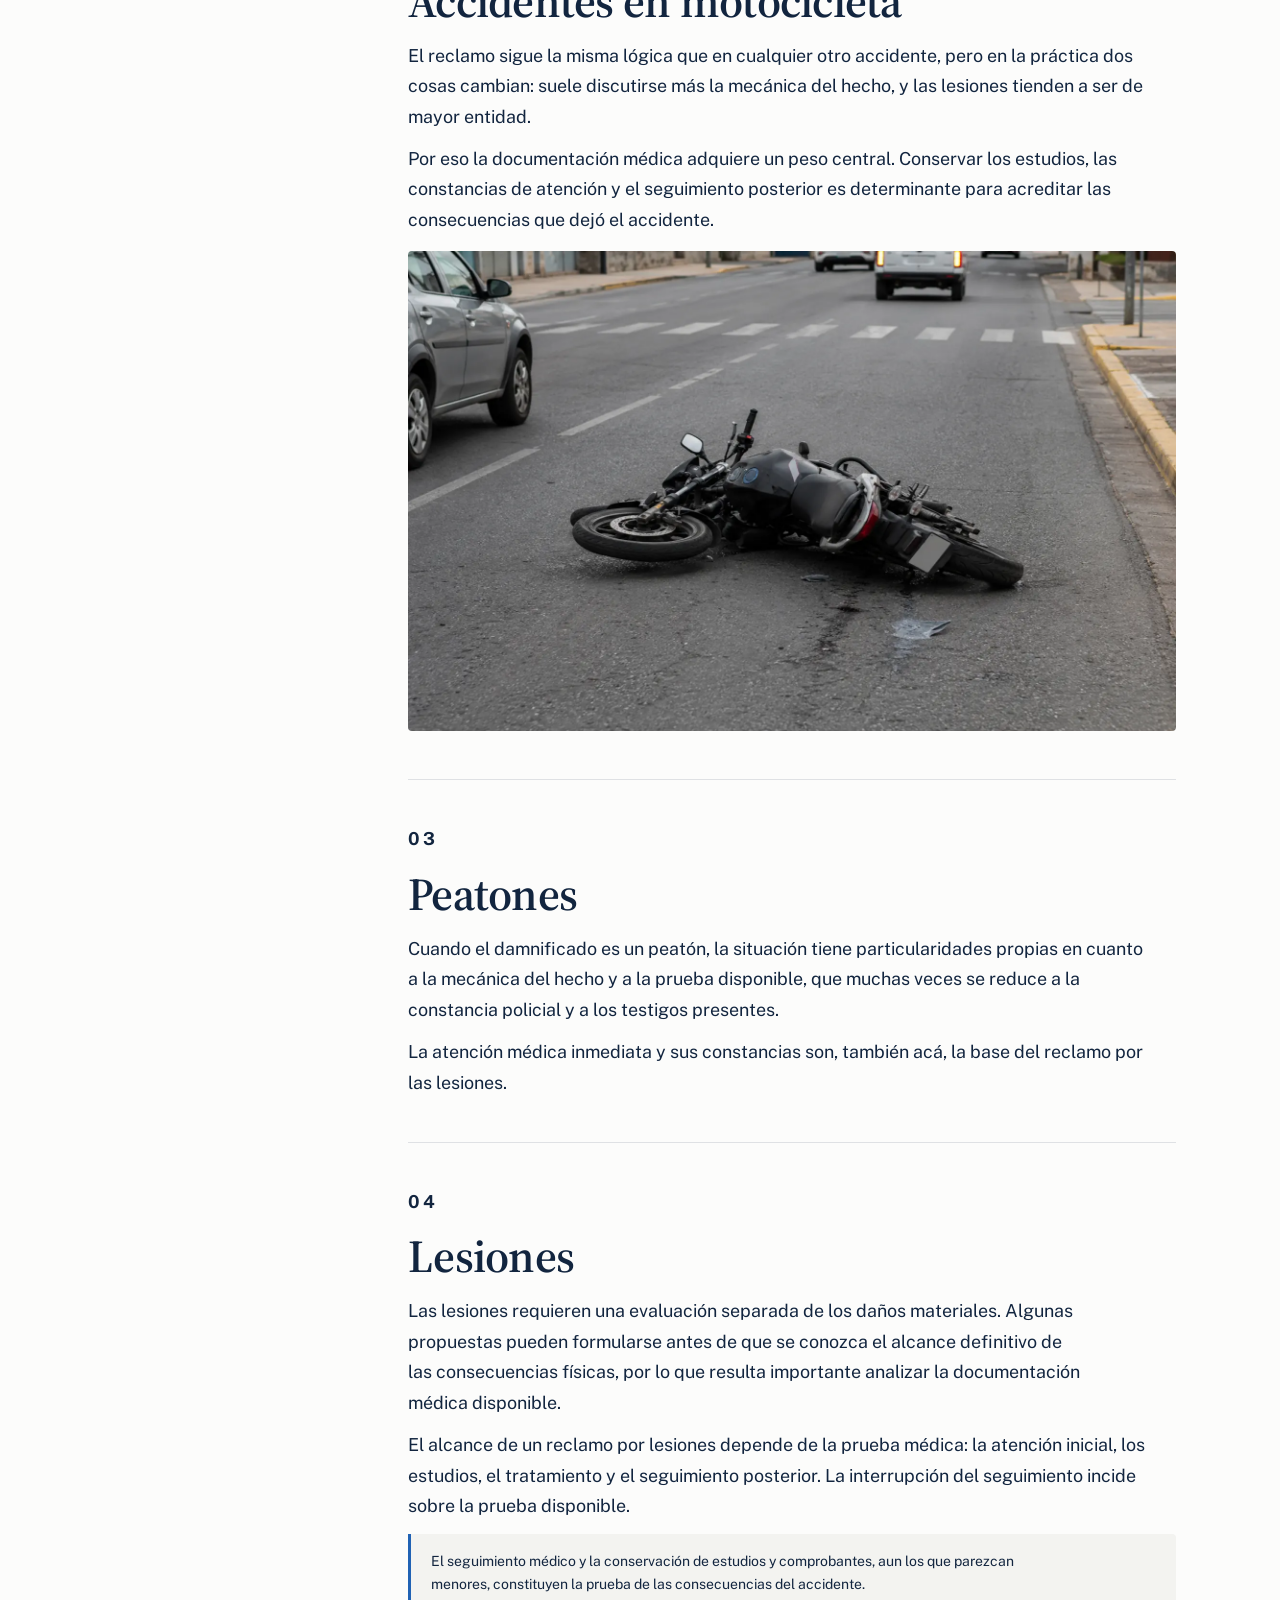
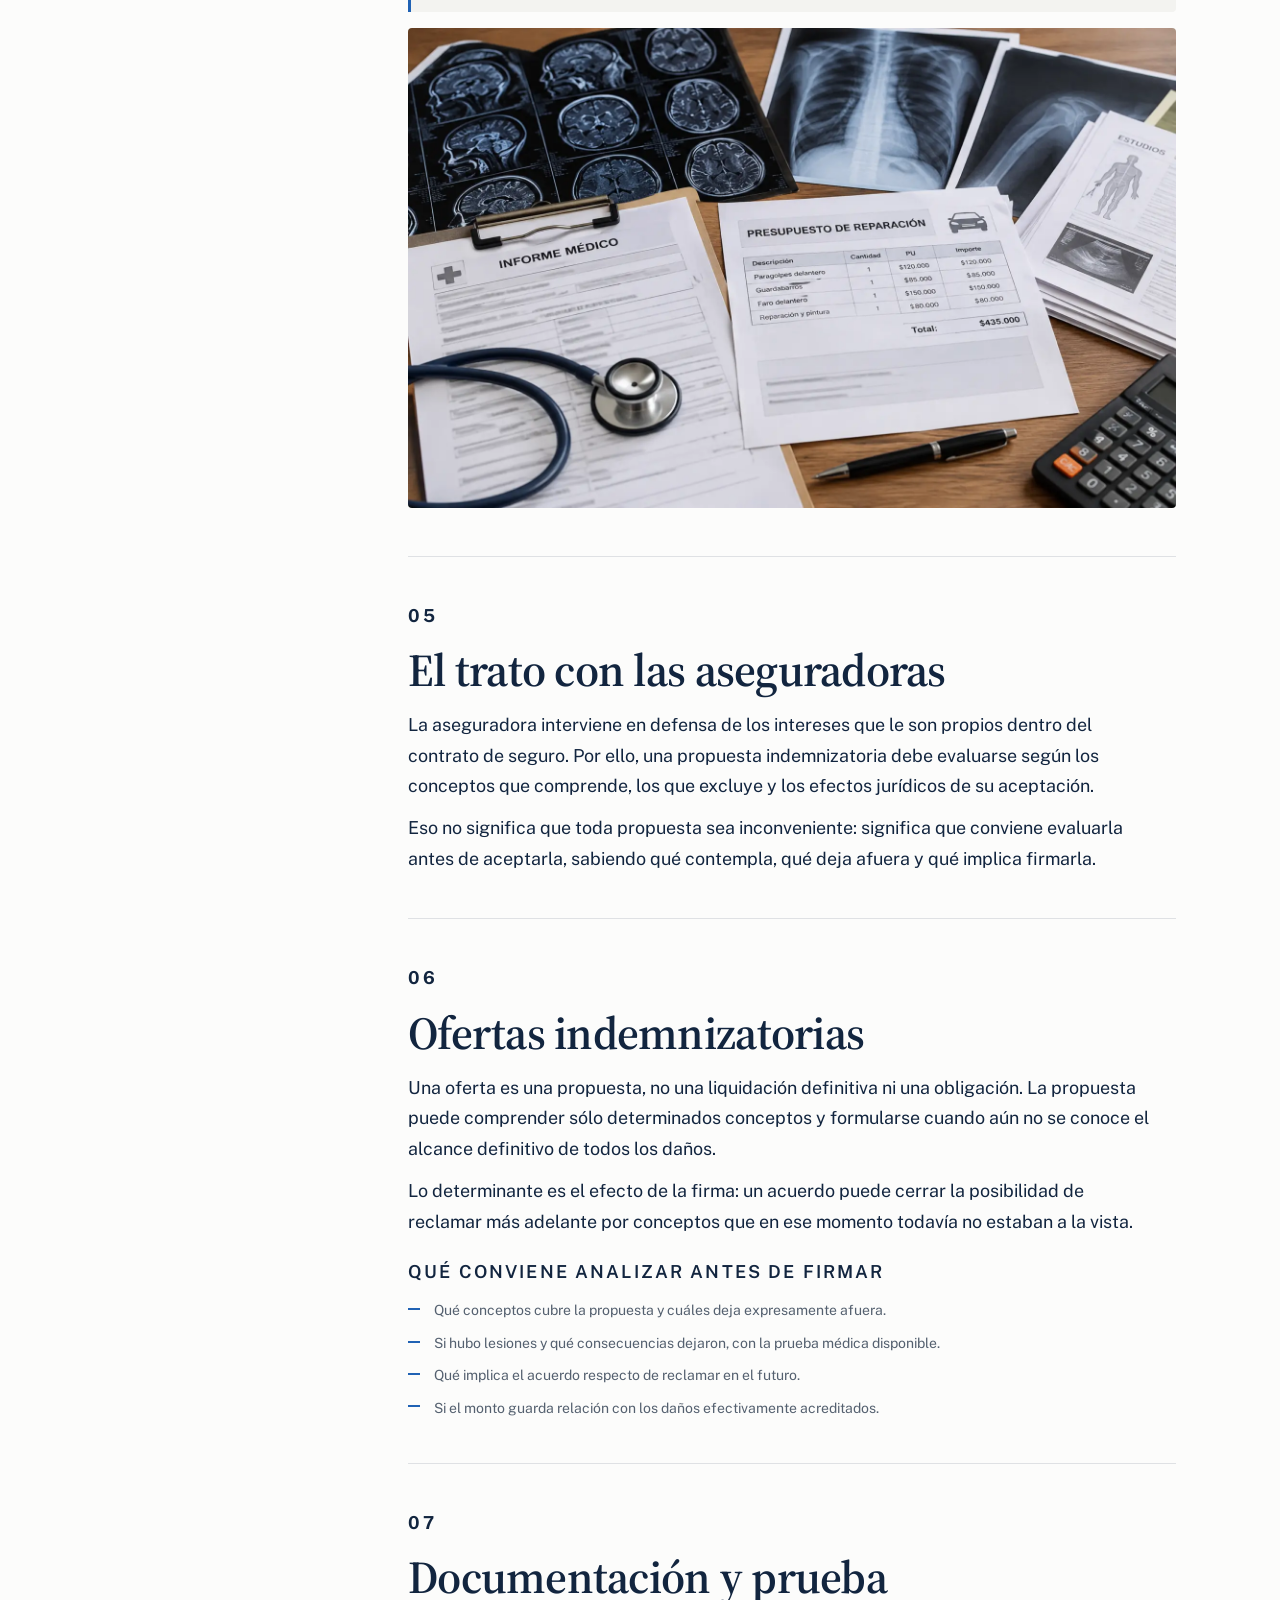
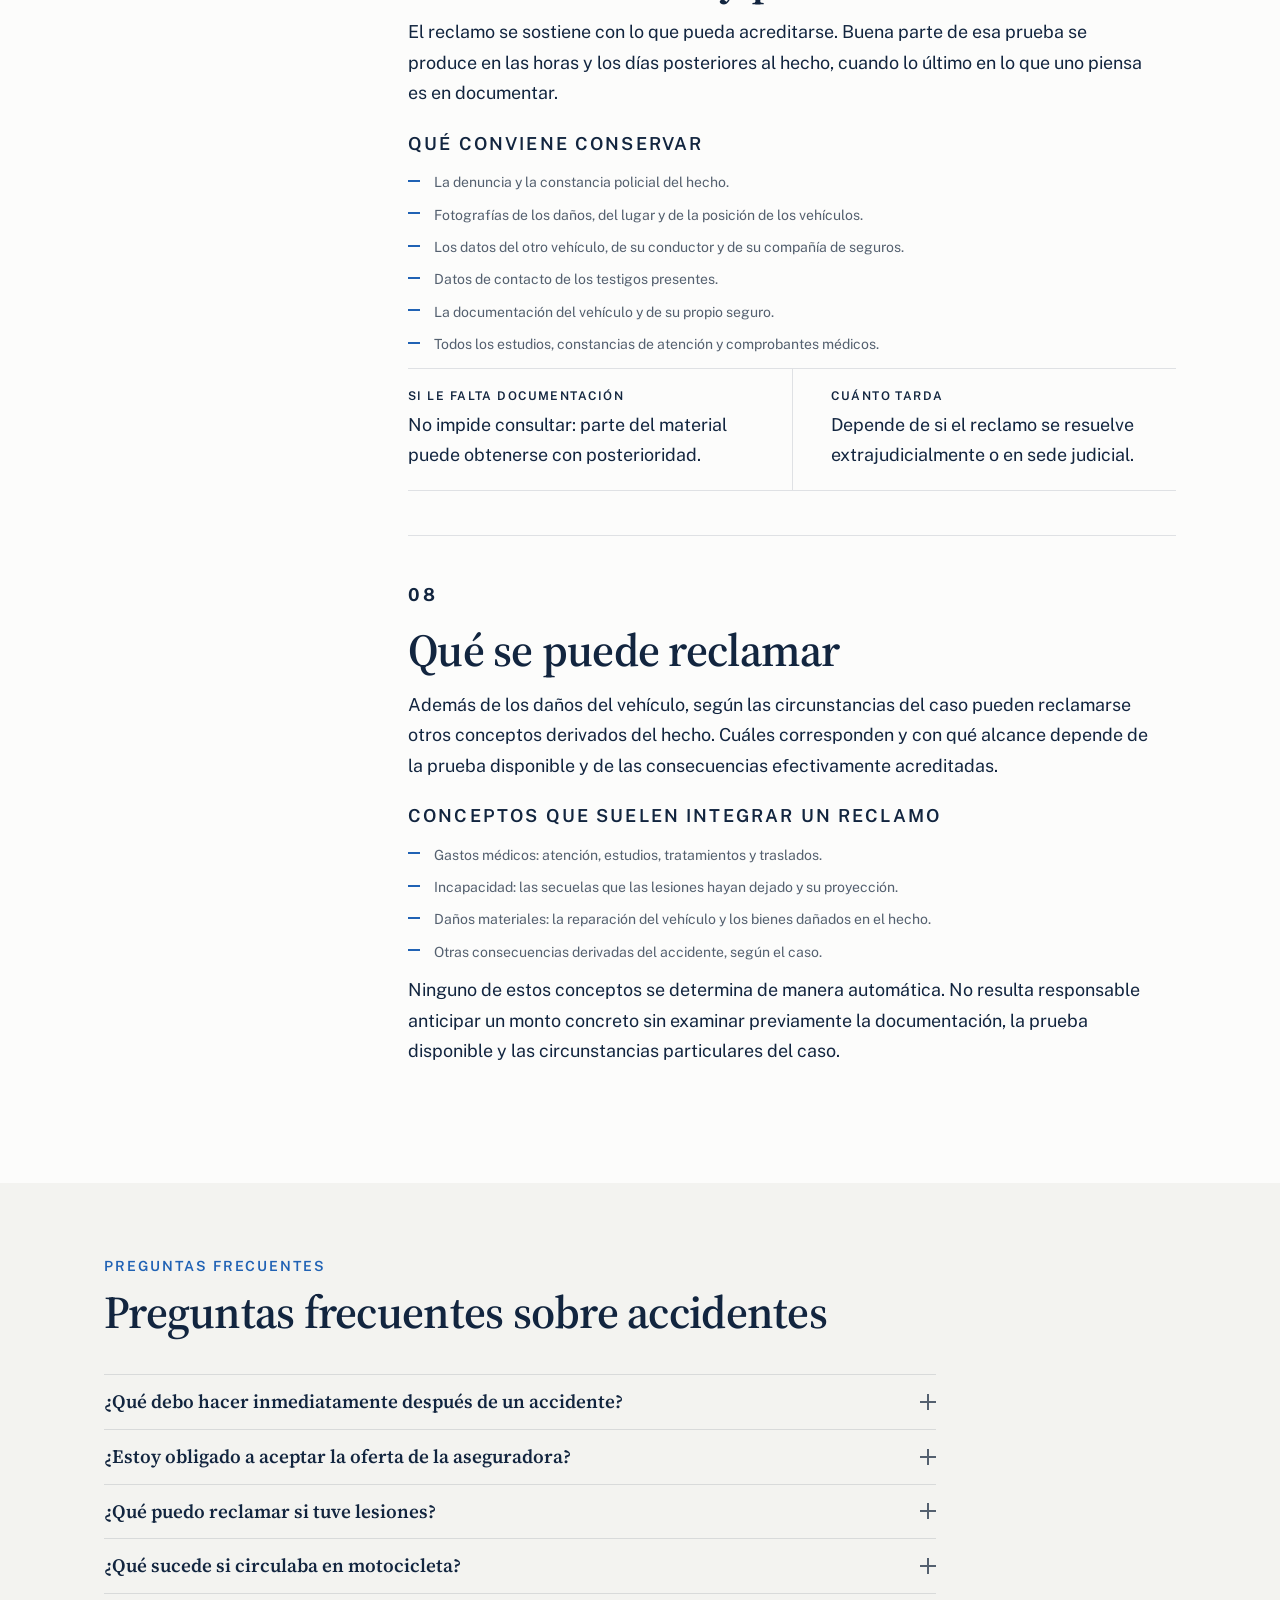
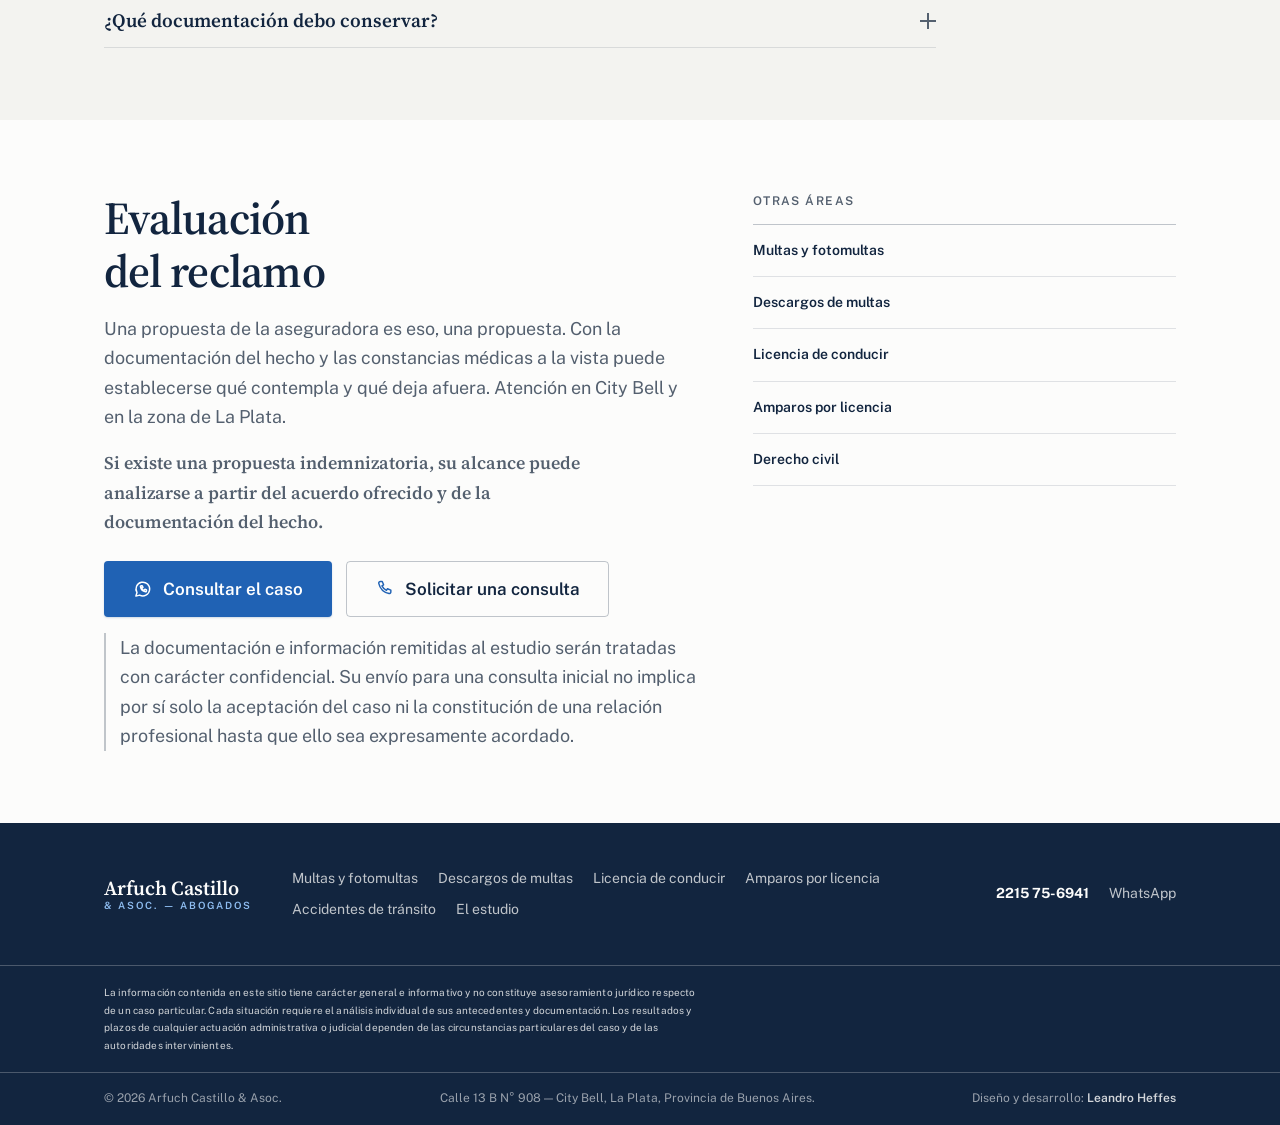
==== commit 8a484cbf: "últimas correcciones del sitio web" ====
--- a/abogado-accidentes-transito/index.html
+++ b/abogado-accidentes-transito/index.html
@@ -462,6 +462,16 @@
             Solicitar una consulta
           </a>
         </div>
+
+        <!-- Nota de confidencialidad (pedido del Estudio). Va junto a la zona
+             donde se solicita documentación, porque puede incluir DNI, actas,
+             historias clínicas o sentencias. -->
+        <p class="nota-confidencial">
+          La documentación e información remitidas al estudio serán tratadas con
+          carácter confidencial. Su envío para una consulta inicial no implica
+          por sí solo la aceptación del caso ni la constitución de una relación
+          profesional hasta que ello sea expresamente acordado.
+        </p>
       </div>
 
       <nav class="cierre-area__otras" aria-label="Otras áreas">
--- a/assets/css/styles.css
+++ b/assets/css/styles.css
@@ -861,17 +861,6 @@
 
 .error__mal { display: grid; gap: .5rem; }
 
-.error__etiqueta {
-  justify-self: start;
-  padding: .1875rem .5rem;
-  border: 1px solid var(--linea-fuerte);
-  border-radius: 2px;
-  font-size: var(--t-micro);
-  font-weight: 600;
-  letter-spacing: .12em;
-  text-transform: uppercase;
-  color: var(--tinta-suave);
-}
 
 /* El tachado es el gesto de la sección: se lee antes que el texto. */
 .error__frase {
@@ -879,10 +868,7 @@
   font-size: clamp(1.125rem, 1.02rem + 0.5vw, 1.4375rem);
   font-weight: 600;
   line-height: 1.35;
-  color: var(--tinta-suave);
-  text-decoration: line-through;
-  text-decoration-color: var(--linea-fuerte);
-  text-decoration-thickness: 2px;
+  color: var(--tinta);
   text-wrap: pretty;
 }
 
@@ -1716,6 +1702,27 @@
   margin-top: var(--e-3);
 }
 
+/* Nota de confidencialidad. Acompaña a las zonas donde se pide documentación,
+   que puede incluir DNI, actas, historias clínicas o sentencias. Cuerpo menor
+   que el texto corriente pero con contraste holgado: es información que el
+   visitante necesita ANTES de enviar nada. */
+.nota-confidencial {
+  max-width: 64ch;
+  margin-top: var(--e-2);
+  padding-left: .875rem;
+  border-left: 2px solid var(--linea-fuerte);
+  font-size: var(--t-micro);
+  line-height: 1.7;
+  color: var(--tinta-suave);
+  text-wrap: pretty;
+}
+
+/* Sobre el navy profundo de la sección de contacto. */
+.contacto .nota-confidencial {
+  border-left-color: var(--linea-clara);
+  color: rgba(252, 252, 251, .78);
+}
+
 .cierre-area__rotulo {
   font-size: var(--t-micro);
   font-weight: 600;
